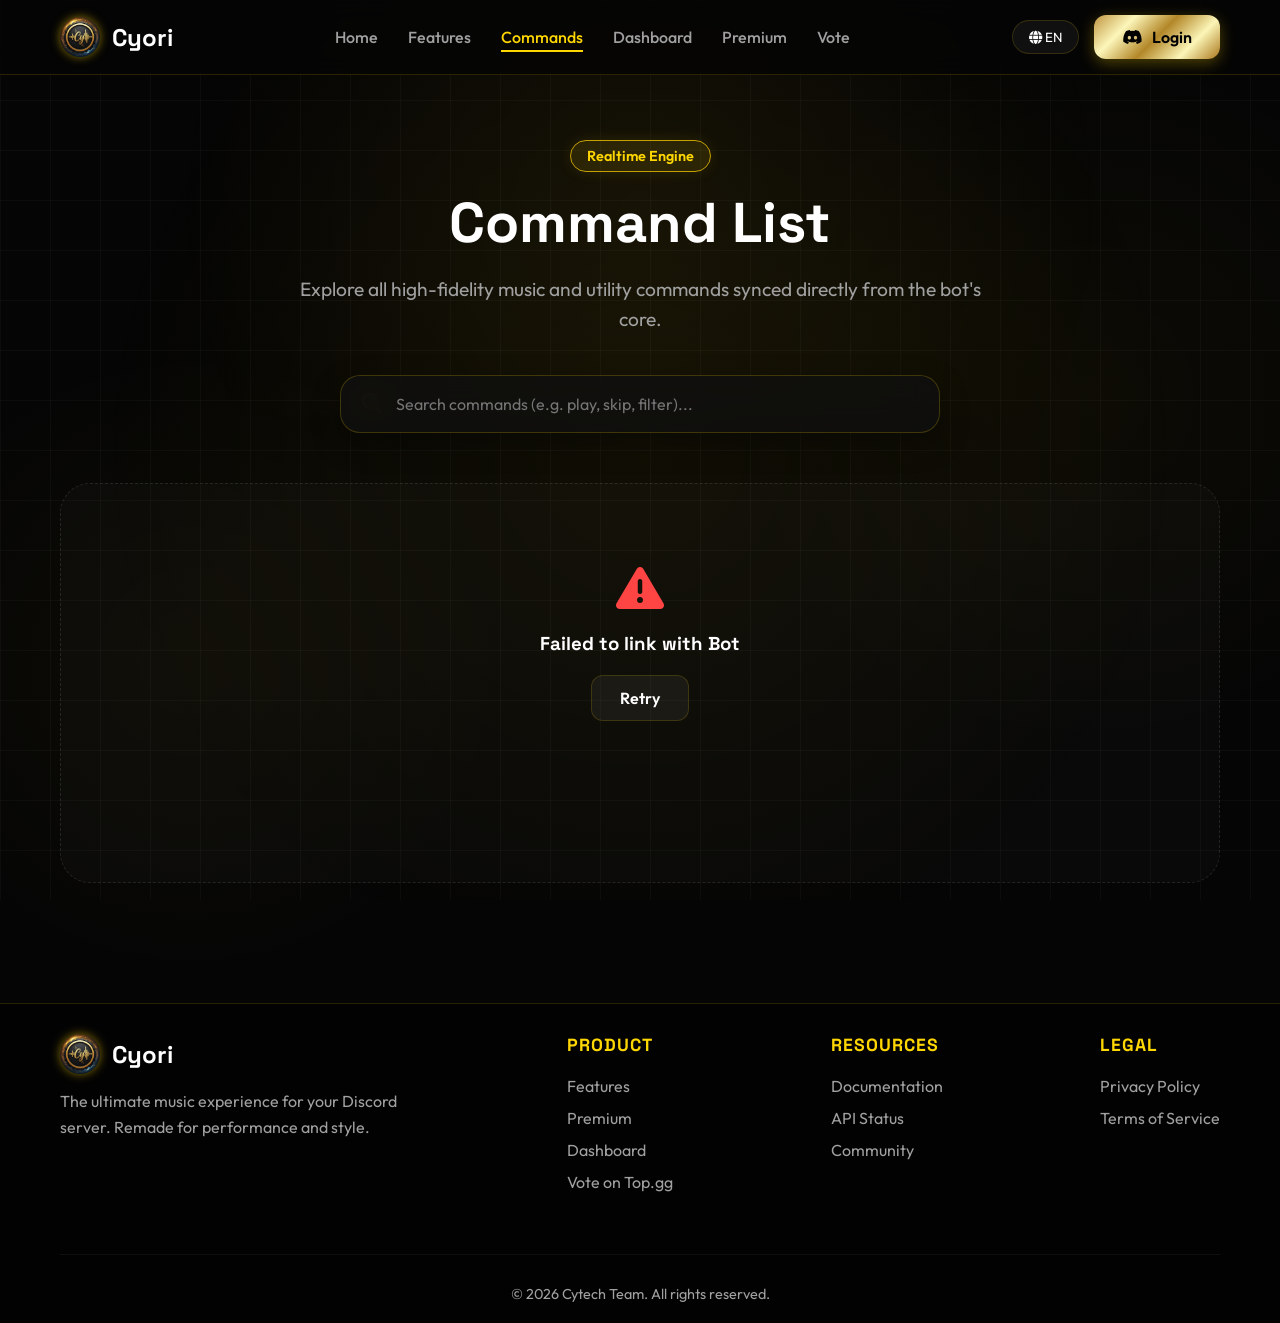
==== web/commands.html @ f5b3db89 "fix: resolve Method Not Allowed error on commands page by adding API fallback" ====
<!DOCTYPE html>
<html lang="en">

<head>
    <meta charset="UTF-8">
    <meta name="viewport" content="width=device-width, initial-scale=1.0">
    <title>Bot Commands | Cyori</title>
    <link rel="icon" href="logo-circle.png" type="image/png">

    <!-- Fonts -->
    <link rel="preconnect" href="https://fonts.googleapis.com">
    <link rel="preconnect" href="https://fonts.gstatic.com" crossorigin>
    <link
        href="https://fonts.googleapis.com/css2?family=Outfit:wght@300;400;500;600;700;800&family=Space+Grotesk:wght@300;400;500;600;700&display=swap"
        rel="stylesheet">
    <link rel="stylesheet" href="https://cdnjs.cloudflare.com/ajax/libs/font-awesome/6.4.0/css/all.min.css">

    <!-- Styles -->
    <link rel="stylesheet" href="style.css">

    <style>
        .page-header {
            padding: 140px 0 80px;
            text-align: center;
            background: radial-gradient(circle at center, rgba(255, 204, 51, 0.05) 0%, transparent 70%);
        }

        .commands-container {
            max-width: 1200px;
            margin: 0 auto;
            padding: 0 20px 100px;
        }

        .commands-search-wrapper {
            max-width: 600px;
            margin: -40px auto 50px;
            position: relative;
            z-index: 10;
        }

        .commands-search-input {
            width: 100%;
            padding: 18px 25px 18px 55px;
            background: rgba(15, 15, 15, 0.8);
            border: 1px solid rgba(255, 215, 0, 0.2);
            border-radius: 20px;
            color: #fff;
            font-size: 1rem;
            backdrop-filter: blur(15px);
            transition: all 0.3s ease;
            box-shadow: 0 10px 30px rgba(0, 0, 0, 0.3);
        }

        .commands-search-input:focus {
            outline: none;
            border-color: var(--gold-primary);
            box-shadow: 0 0 25px rgba(255, 204, 51, 0.2);
            background: rgba(20, 20, 20, 0.9);
        }

        .commands-search-icon {
            position: absolute;
            left: 22px;
            top: 50%;
            transform: translateY(-50%);
            color: var(--gold-primary);
            opacity: 0.6;
            font-size: 1.2rem;
        }

        .payload-badge {
            background: var(--gold-metallic);
            color: #000;
            font-size: 0.65rem;
            padding: 3px 10px;
            border-radius: 6px;
            font-weight: 800;
            text-transform: uppercase;
            box-shadow: 0 2px 10px rgba(255, 215, 0, 0.2);
        }

        .option-tag {
            font-size: 0.75rem;
            background: rgba(255, 255, 255, 0.03);
            padding: 5px 12px;
            border-radius: 10px;
            border: 1px solid rgba(255, 255, 255, 0.08);
            color: rgba(255, 255, 255, 0.8);
            transition: 0.2s;
        }

        .option-tag:hover {
            background: rgba(255, 255, 255, 0.08);
            border-color: rgba(255, 255, 255, 0.2);
        }

        .option-tag.required {
            border-color: rgba(255, 68, 68, 0.3);
            color: #ff8888;
        }

        .required-star {
            color: #ff4444;
            margin-left: 3px;
            font-weight: bold;
        }

        .cmd-card {
            display: flex;
            flex-direction: column;
            min-height: 200px;
            border: 1px solid rgba(255, 255, 255, 0.03);
            transition: transform 0.3s cubic-bezier(0.175, 0.885, 0.32, 1.275), border-color 0.3s, box-shadow 0.3s;
        }

        .cmd-card:hover {
            transform: translateY(-8px) scale(1.02);
            border-color: rgba(255, 215, 0, 0.3);
            box-shadow: 0 15px 40px rgba(0, 0, 0, 0.4), 0 0 20px rgba(255, 215, 0, 0.05);
        }

        .cmd-name {
            color: var(--gold-primary);
            font-size: 1.2rem;
            font-weight: 800;
            font-family: 'Space Grotesk', sans-serif;
        }

        .empty-state {
            grid-column: 1/-1;
            text-align: center;
            padding: 80px 20px;
            background: rgba(255, 255, 255, 0.02);
            border-radius: 30px;
            border: 1px dashed rgba(255, 255, 255, 0.1);
        }
    </style>
</head>

<body class="dark-theme">
    <!-- Background Elements -->
    <div class="bg-gradient"></div>
    <div class="mesh-grid"></div>

    <!-- Header -->
    <header id="header">
        <div class="container">
            <a href="index.html" class="brand">
                <img src="logo-circle.png" alt="Cyori" class="brand-logo">
                <span class="brand-name">Cyori</span>
            </a>

            <nav>
                <ul class="nav-links">
                    <li><a href="index.html#hero" class="nav-link lang-text" data-en="Home" data-th="หน้าแรก">Home</a>
                    </li>
                    <li><a href="index.html#features" class="nav-link lang-text" data-en="Features"
                            data-th="ฟีเจอร์">Features</a></li>
                    <li><a href="commands.html" class="nav-link active lang-text" data-en="Commands"
                            data-th="คำสั่ง">Commands</a></li>
                    <li><a href="dashboard.html" class="nav-link lang-text" data-en="Dashboard"
                            data-th="แผงควบคุม">Dashboard</a></li>
                    <li><a href="premium.html" class="nav-link lang-text" data-en="Premium"
                            data-th="พรีเมียม">Premium</a></li>
                    <li><a href="https://top.gg/bot/1469606905948405833/vote" target="_blank" class="nav-link lang-text"
                            data-en="Vote" data-th="โหวต">Vote</a></li>

                    <li class="mobile-only-action">
                        <div class="mobile-menu-divider"></div>
                        <button onclick="toggleLanguage()" class="btn-glass mobile-nav-btn">
                            <i class="fas fa-globe"></i>
                            <span class="lang-text" data-en="Switch to Thai"
                                data-th="เปลี่ยนเป็นภาษาอังกฤษ">Language</span>
                        </button>
                    </li>
                    <li class="mobile-only-action">
                        <a href="#" class="btn btn-primary login-btn" onclick="login()"
                            style="width: 100%; margin-top: 10px;">
                            <i class="fab fa-discord"></i>
                            <span class="lang-text" data-en="Login" data-th="เข้าสู่ระบบ">Login</span>
                        </a>
                    </li>
                </ul>
            </nav>

            <div class="header-actions">
                <div class="lang-switch">
                    <button id="lang-btn" onclick="toggleLanguage()" class="btn-glass"
                        style="padding: 8px 16px; border-radius: 20px;">
                        <i class="fas fa-globe"></i> <span id="curr-lang">EN</span>
                    </button>
                </div>

                <a href="#" class="btn btn-primary login-btn" onclick="login()">
                    <i class="fab fa-discord"></i>
                    <span class="lang-text" data-en="Login" data-th="เข้าสู่ระบบ">Login</span>
                </a>

                <div class="hamburger mobile-toggle" onclick="toggleMenu()">
                    <i class="fas fa-bars"></i>
                </div>
            </div>
        </div>
    </header>

    <div class="page-header">
        <div class="container">
            <span class="hero-badge lang-text" data-en="Realtime Engine" data-th="ซิงค์ข้อมูลจริง">Realtime
                Engine</span>
            <h1 class="hero-title lang-text" data-en="Command List" data-th="คำสั่งบอท"
                style="font-size: 3.5rem; margin-bottom: 20px; font-family: 'Space Grotesk', sans-serif;">Command List
            </h1>
            <p class="hero-desc lang-text"
                data-en="Explore all high-fidelity music and utility commands synced directly from the bot's core."
                data-th="สำรวจคำสั่งเพลงและยูทิลิตี้ทั้งหมด ซิงค์โดยตรงจากระบบหลักของบอท"
                style="max-width: 700px; margin: 0 auto; color: var(--text-muted);">
                Explore all high-fidelity music and utility commands synced directly from the bot's core.
            </p>
        </div>
    </div>

    <div class="commands-container">
        <div class="commands-search-wrapper">
            <i class="fas fa-search commands-search-icon"></i>
            <input type="text" id="command-search" class="commands-search-input"
                placeholder="Search commands (e.g. play, skip, filter)..." oninput="filterCommands()">
        </div>

        <div id="payload-grid" class="grid-3" style="min-height: 400px;">
            <div style="grid-column: 1/-1; text-align: center; padding: 120px;">
                <i class="fas fa-circle-notch fa-spin fa-3x"
                    style="color: var(--gold-primary); margin-bottom: 20px;"></i>
                <p class="lang-text" data-en="Synchronizing with Bot..." data-th="กำลังเชื่อมต่อกับระบบบอท...">
                    Synchronizing with Bot...</p>
            </div>
        </div>
    </div>

    <!-- Footer -->
    <footer>
        <div class="container">
            <div class="footer-content">
                <div class="footer-brand">
                    <div class="brand">
                        <img src="logo-circle.png" alt="Cyori" class="brand-logo">
                        <span class="brand-name">Cyori</span>
                    </div>
                    <p class="lang-text"
                        data-en="The ultimate music experience for your Discord server. Remade for performance and style."
                        data-th="ประสบการณ์การฟังเพลงที่ดีที่สุดสำหรับ Discord ของคุณ ออกแบบใหม่เพื่อประสิทธิภาพและสไตล์ที่เหนือกว่า">
                        The ultimate music experience.
                    </p>
                </div>

                <div class="footer-col">
                    <h4 class="lang-text" data-en="Product" data-th="ผลิตภัณฑ์">Product</h4>
                    <ul>
                        <li><a href="index.html#features" class="lang-text" data-en="Features"
                                data-th="ฟีเจอร์">Features</a></li>
                        <li><a href="premium.html" class="lang-text" data-en="Premium" data-th="พรีเมียม">Premium</a>
                        </li>
                        <li><a href="dashboard.html" class="lang-text" data-en="Dashboard"
                                data-th="แดชบอร์ด">Dashboard</a></li>
                        <li><a href="https://top.gg/bot/1469606905948405833/vote" target="_blank" class="lang-text"
                                data-en="Vote on Top.gg" data-th="โหวตบน Top.gg">Vote on Top.gg</a></li>
                    </ul>
                </div>

                <div class="footer-col">
                    <h4 class="lang-text" data-en="Resources" data-th="ทรัพยากร">Resources</h4>
                    <ul>
                        <li><a href="documentation.html" class="lang-text" data-en="Documentation"
                                data-th="คู่มือการใช้">Documentation</a></li>
                        <li><a href="#" class="lang-text" data-en="API Status" data-th="สถานะระบบ">API Status</a></li>
                        <li><a href="https://discord.gg/jcJ2P6Bh2p" class="lang-text" data-en="Community"
                                data-th="ชุมชน">Community</a></li>
                    </ul>
                </div>

                <div class="footer-col">
                    <h4 class="lang-text" data-en="Legal" data-th="กฎหมาย">Legal</h4>
                    <ul>
                        <li><a href="privacy.html" class="lang-text" data-en="Privacy Policy"
                                data-th="นโยบายความเป็นส่วนตัว">Privacy Policy</a></li>
                        <li><a href="terms.html" class="lang-text" data-en="Terms of Service"
                                data-th="ข้อตกลงการใช้บริการ">Terms of Service</a></li>
                    </ul>
                </div>
            </div>

            <div class="copyright lang-text" data-en="© 2026 Cytech Team. All rights reserved."
                data-th="© 2026 Cytech Team สงวนลิขสิทธิ์">
                © 2026 Cytech Team. All rights reserved.
            </div>
        </div>
    </footer>

    <div class="menu-overlay" id="overlay" onclick="toggleMenu()"></div>

    <script src="script.js"></script>
    <script>
        let allCommands = [];

        async function loadCommands() {
            const grid = document.getElementById('payload-grid');

            // Detection Env
            var isLocalEnv = false;
            try { isLocalEnv = IS_LOCAL; } catch (e) {
                isLocalEnv = window.location.hostname === 'localhost' || window.location.hostname === '127.0.0.1';
            }

            try {
                // Determine API Endpoint (Prefer direct /api/commands if local, else use proxy)
                // Note: ?action=commands is only handled by proxy in dashboard_api.py
                const url = isLocalEnv ? "http://localhost:8000/api/commands" : "/api/proxy?action=commands";
                console.log("[Commands] Fetching from:", url);

                const res = await fetch(url).catch(err => {
                    console.warn("[Commands] API fetch failed, falling back to local payload.", err);
                    return fetch("slash_commands_payload.json");
                });

                const data = await res.json();
                console.log("[Commands] Data received:", data);

                // Handle Error Response (Method Not Allowed etc)
                if (data.error || data.status === "error") {
                    console.warn("[Commands] API returned error, falling back to local payload.", data);
                    const localRes = await fetch("slash_commands_payload.json");
                    allCommands = await localRes.json();
                } else if (data.slash_payload && data.slash_payload.length > 0) {
                    allCommands = data.slash_payload;
                } else if (data.commands && data.commands.length > 0) {
                    allCommands = data.commands.map(c => ({
                        name: c.name,
                        description: c.description || "No description",
                        options: c.args ? [{ name: c.args, required: false }] : [],
                        is_legacy: true
                    }));
                } else if (Array.isArray(data)) {
                    allCommands = data;
                }

                renderCommands(allCommands);
                if (typeof updateLanguage === 'function') updateLanguage();

            } catch (e) {
                console.error("[Commands] Critical load error:", e);
                // Last ditch effort
                try {
                    const localRes = await fetch("slash_commands_payload.json");
                    allCommands = await localRes.json();
                    renderCommands(allCommands);
                } catch (err) {
                    grid.innerHTML = `
                        <div class="empty-state">
                            <i class="fas fa-exclamation-triangle fa-3x" style="color: #ff4444; margin-bottom: 20px;"></i>
                            <h3 class="lang-text" data-en="Failed to link with Bot" data-th="ไม่สามารถเชื่อมต่อกับบอทได้">Failed to link with Bot</h3>
                            <button class="btn btn-glass" onclick="loadCommands()" style="margin-top: 20px;">Retry</button>
                        </div>
                    `;
                }
            }
        }

        function renderCommands(cmds) {
            const grid = document.getElementById('payload-grid');
            if (!cmds || cmds.length === 0) {
                grid.innerHTML = `
                    <div class="empty-state">
                        <i class="fas fa-search-minus fa-3x" style="opacity: 0.3; margin-bottom: 20px;"></i>
                        <h3 class="lang-text" data-en="No matching commands" data-th="ไม่พบคำสั่งที่ระบุ">No matching commands</h3>
                    </div>
                `;
                return;
            }

            grid.innerHTML = cmds.map(cmd => `
                <div class="card cmd-card">
                    <div style="display:flex; justify-content:space-between; align-items:center; margin-bottom:15px;">
                        <span class="cmd-name">/${cmd.name}</span>
                        <span class="payload-badge">${cmd.is_legacy ? 'Legacy' : 'Slash'}</span>
                    </div>
                    <p class="cmd-desc" style="font-size: 0.95rem; margin-bottom: 20px; line-height: 1.6; color: rgba(255,255,255,0.7); flex-grow: 1;">${cmd.description || "No description provided."}</p>
                    ${cmd.options && cmd.options.length > 0 ? `
                        <div style="margin-top:auto; padding-top:15px; border-top:1px solid rgba(255,255,255,0.05);">
                            <div style="display:flex; flex-wrap:wrap; gap:8px;">
                                ${cmd.options.map(opt => `
                                    <span class="option-tag ${opt.required ? 'required' : ''}" title="${opt.description || ''}">
                                        ${opt.name}${opt.required ? '<span class="required-star">*</span>' : ''}
                                    </span>
                                `).join('')}
                            </div>
                        </div>
                    ` : ''}
                </div>
            `).join('');
        }

        function filterCommands() {
            const q = document.getElementById('command-search').value.toLowerCase();
            const filtered = allCommands.filter(c =>
                c.name.toLowerCase().includes(q) ||
                (c.description && c.description.toLowerCase().includes(q))
            );
            renderCommands(filtered);
        }

        document.addEventListener('DOMContentLoaded', loadCommands);
    </script>
</body>

</html>
---- web/style.css ----
﻿/* =========================================
   CYORI PREMIUM ENGINE - BLACK & GOLD EDITION
   v4.1.0 - The Ultimate Luxury Experience (Mobile Fixing)
   ========================================= */

:root {
    /* --- CORE PALETTE --- */
    --gold-primary: #FFD700;
    --gold-dim: #C5A001;
    --gold-light: #FFE55C;
    --gold-metallic: linear-gradient(135deg, #BF953F, #FCF6BA, #B38728, #FBF5B7, #AA771C);

    --bg-deep: #050505;
    --bg-canva: #0a0a0a;
    --bg-card: rgba(18, 18, 18, 0.85);

    --text-main: #FFFFFF;
    --text-muted: #A0A0A0;
    --text-gold: #FFD700;

    /* --- GLASSMORPHISM --- */
    --glass-bg: rgba(20, 20, 20, 0.65);
    --glass-border: rgba(255, 215, 0, 0.15);
    --glass-shine: rgba(255, 255, 255, 0.05);
    --gold-primary-faded: rgba(255, 215, 0, 0.3);
    --button-primary: var(--gold-metallic);

    /* --- ANIMATIONS --- */
    --ease-elastic: cubic-bezier(0.68, -0.55, 0.265, 1.55);
    --ease-smooth: cubic-bezier(0.4, 0, 0.2, 1);
}

/* Custom Dashboard Enhancements */
.search-box-wrapper {
    transition: all 0.3s var(--ease-smooth);
}

.search-box-wrapper:focus-within {
    border-color: var(--gold-primary) !important;
    box-shadow: 0 8px 30px rgba(255, 215, 0, 0.15) !important;
    transform: translateY(-2px);
}

#btn-random-bar i,
.btn-gold i {
    transition: transform 0.5s var(--ease-elastic);
}

#btn-random-bar:hover i,
.btn-gold:hover i {
    transform: rotate(180deg) scale(1.2);
}

/* --- RESET & BASE --- */
* {
    margin: 0;
    padding: 0;
    box-sizing: border-box;
    font-family: 'Outfit', sans-serif;
    scroll-behavior: smooth;
    -webkit-tap-highlight-color: transparent;
}

body {
    background-color: var(--bg-deep);
    color: var(--text-main);
    overflow-x: hidden;
    background-image:
        radial-gradient(circle at 15% 50%, rgba(255, 215, 0, 0.03) 0%, transparent 25%),
        radial-gradient(circle at 85% 30%, rgba(255, 215, 0, 0.03) 0%, transparent 25%);
}

/* --- SCROLLBAR --- */
::-webkit-scrollbar {
    width: 8px;
}

::-webkit-scrollbar-track {
    background: var(--bg-deep);
}

::-webkit-scrollbar-thumb {
    background: var(--gold-dim);
    border-radius: 4px;
}

::-webkit-scrollbar-thumb:hover {
    background: var(--gold-primary);
}

/* --- TYPOGRAPHY --- */
h1,
h2,
h3,
h4,
h5,
h6 {
    font-family: 'Space Grotesk', sans-serif;
    color: var(--text-main);
}

.text-gradient {
    background: var(--gold-metallic);
    -webkit-background-clip: text;
    background-clip: text;
    color: transparent;
    font-weight: 800;
}

/* --- COMPONENTS: BUTTONS --- */
.btn {
    display: inline-flex;
    align-items: center;
    justify-content: center;
    gap: 10px;
    padding: 12px 28px;
    border-radius: 12px;
    font-weight: 600;
    text-decoration: none;
    transition: all 0.3s var(--ease-smooth);
    cursor: pointer;
    border: 1px solid transparent;
    font-size: 1rem;
    position: relative;
    overflow: hidden;
}

/* Primary Gold Button */
.btn-primary {
    background: var(--gold-metallic);
    color: #000;
    border: none;
    box-shadow: 0 4px 15px rgba(255, 215, 0, 0.3);
}

.btn-primary:hover {
    transform: translateY(-2px);
    box-shadow: 0 8px 25px rgba(255, 215, 0, 0.5);
}

.btn-primary::after {
    content: '';
    position: absolute;
    top: 0;
    left: -100%;
    width: 100%;
    height: 100%;
    background: linear-gradient(90deg, transparent, rgba(255, 255, 255, 0.4), transparent);
    transition: 0.5s;
}

.btn-primary:hover::after {
    left: 100%;
}

/* Glass/Secondary Button */
.btn-glass {
    background: rgba(255, 255, 255, 0.05);
    border: 1px solid var(--glass-border);
    color: var(--text-main);
}

.btn-glass:hover {
    background: rgba(255, 215, 0, 0.1);
    border-color: var(--gold-primary);
    color: var(--gold-primary);
}

.btn-gold {
    background: var(--gold-metallic);
    color: #000;
    border: none;
    box-shadow: 0 4px 15px rgba(255, 215, 0, 0.2);
}

.btn-gold:hover {
    transform: translateY(-2px) scale(1.05);
    box-shadow: 0 6px 20px rgba(255, 215, 0, 0.4);
}

/* --- COMPONENTS: CONTAINERS --- */
.container {
    max-width: 1200px;
    margin: 0 auto;
    padding: 0 20px;
}

.card {
    background: var(--bg-card);
    border: 1px solid var(--glass-border);
    border-radius: 16px;
    padding: 24px;
    transition: all 0.3s var(--ease-smooth);
    position: relative;
    backdrop-filter: blur(10px);
}

.card:hover {
    transform: translateY(-5px);
    border-color: var(--gold-dim);
    box-shadow: 0 10px 30px rgba(0, 0, 0, 0.5);
}

/* --- HEADER / NAV --- */
header {
    position: fixed;
    top: 0;
    left: 0;
    right: 0;
    background: rgba(5, 5, 5, 0.85);
    backdrop-filter: blur(12px);
    border-bottom: 1px solid var(--glass-border);
    z-index: 4000;
    /* High z-index to stay on top of overlay (3000) */
    padding: 15px 0;
}

header .container {
    display: flex;
    justify-content: space-between;
    align-items: center;
}

.brand {
    display: flex;
    align-items: center;
    gap: 12px;
    text-decoration: none;
}

.brand-logo {
    width: 40px;
    height: 40px;
    filter: drop-shadow(0 0 5px rgba(255, 215, 0, 0.5));
}

.brand-name {
    font-size: 1.5rem;
    font-weight: 700;
    color: var(--text-main);
    font-family: 'Space Grotesk', sans-serif;
}

.nav-links {
    display: flex;
    gap: 30px;
    list-style: none;
}

.nav-link {
    color: var(--text-muted);
    text-decoration: none;
    font-weight: 500;
    transition: 0.3s;
    position: relative;
}

.nav-link:hover,
.nav-link.active {
    color: var(--gold-primary);
}

.nav-link::after {
    content: '';
    position: absolute;
    bottom: -5px;
    left: 0;
    width: 0;
    height: 2px;
    background: var(--gold-primary);
    transition: 0.3s;
}

.nav-link:hover::after,
.nav-link.active::after {
    width: 100%;
}

.header-actions {
    display: flex;
    align-items: center;
    gap: 15px;
}

/* --- HERO SECTION --- */
.hero {
    padding-top: 150px;
    padding-bottom: 100px;
    text-align: center;
    position: relative;
}

.hero-badge {
    display: inline-block;
    padding: 6px 16px;
    background: rgba(255, 215, 0, 0.1);
    border: 1px solid var(--gold-dim);
    border-radius: 50px;
    color: var(--gold-primary);
    font-size: 0.9rem;
    font-weight: 600;
    margin-bottom: 20px;
    box-shadow: 0 0 15px rgba(255, 215, 0, 0.1);
}

.hero-title {
    font-size: 4.5rem;
    line-height: 1.1;
    margin-bottom: 25px;
    font-weight: 800;
}

.hero-desc {
    font-size: 1.2rem;
    color: var(--text-muted);
    max-width: 700px;
    margin: 0 auto 40px;
    line-height: 1.6;
}

.hero-cta {
    display: flex;
    justify-content: center;
    gap: 20px;
    margin-bottom: 60px;
    flex-wrap: wrap;
    /* Allow wrapping on mobile */
}

@media (max-width: 600px) {
    .hero-cta {
        flex-direction: column;
        align-items: center;
        gap: 12px;
    }

    .hero-cta .btn {
        width: 100%;
        max-width: 100%;
    }

    .stats-container {
        gap: 20px !important;
    }

    .stat-box {
        min-width: 140px !important;
        padding: 15px !important;
    }
}

.vote-btn-hero {
    position: relative;
    border-color: rgba(255, 215, 0, 0.3);
}

.vote-btn-hero::before {
    content: '';
    position: absolute;
    inset: -2px;
    border-radius: inherit;
    border: 1px solid var(--gold-primary);
    opacity: 0;
    animation: btn-pulse 2s infinite;
}

@keyframes btn-pulse {
    0% {
        transform: scale(1);
        opacity: 0.5;
    }

    70% {
        transform: scale(1.05, 1.2);
        opacity: 0;
    }

    100% {
        transform: scale(1);
        opacity: 0;
    }
}

/* --- STATS COUNTERS --- */
.stats-container {
    display: flex;
    justify-content: center;
    gap: 50px;
    flex-wrap: wrap;
    margin-top: 40px;
}

.stat-box {
    display: flex;
    flex-direction: column;
    justify-content: center;
    align-items: center;
    text-align: center;
    background: rgba(255, 255, 255, 0.03);
    padding: 24px 40px;
    border-radius: 20px;
    border: 1px solid var(--glass-border);
    min-width: 200px;
    backdrop-filter: blur(10px);
    transition: all 0.3s var(--ease-smooth);
}

.stat-box:hover {
    transform: translateY(-5px);
    background: rgba(255, 215, 0, 0.05);
    border-color: var(--gold-primary-faded);
}

.stat-number {
    display: block;
    font-size: 2.8rem;
    font-weight: 800;
    color: var(--gold-primary);
    margin-bottom: 5px;
    font-family: 'Space Grotesk', sans-serif;
}

.stat-label {
    color: var(--text-muted);
    font-size: 0.9rem;
    text-transform: uppercase;
    letter-spacing: 1px;
}

.stat-loading {
    animation: pulse 1.5s infinite;
    opacity: 0.5;
}

@keyframes pulse {
    0% {
        opacity: 0.5;
    }

    50% {
        opacity: 1;
    }

    100% {
        opacity: 0.5;
    }
}

/* --- FEATURES SECTION --- */
.section {
    padding: 100px 0;
    position: relative;
}

.bg-gradient {
    position: fixed;
    top: 0;
    left: 0;
    width: 100%;
    height: 100%;
    background: radial-gradient(circle at 50% 50%, rgba(255, 215, 0, 0.05), transparent 70%);
    z-index: -1;
    pointer-events: none;
}

.mesh-grid {
    position: fixed;
    top: 0;
    left: 0;
    width: 100%;
    height: 100%;
    background-image: linear-gradient(rgba(255, 255, 255, 0.03) 1px, transparent 1px),
        linear-gradient(90deg, rgba(255, 255, 255, 0.03) 1px, transparent 1px);
    background-size: 50px 50px;
    z-index: -2;
    pointer-events: none;
}

.section-header {
    text-align: center;
    margin-bottom: 60px;
}

.section-title {
    font-size: 3rem;
    margin-bottom: 15px;
}

.features-grid {
    display: grid;
    grid-template-columns: repeat(auto-fit, minmax(300px, 1fr));
    gap: 30px;
}

.card-icon {
    font-size: 2.5rem;
    color: var(--gold-primary);
    margin-bottom: 20px;
    background: rgba(255, 215, 0, 0.1);
    width: 60px;
    height: 60px;
    display: flex;
    align-items: center;
    justify-content: center;
    border-radius: 50%;
}

.card-title {
    font-size: 1.5rem;
    margin-bottom: 15px;
}

.card-text {
    color: var(--text-muted);
    line-height: 1.6;
}

/* --- TABS & COMMANDS --- */
.tabs-container {
    margin-top: 40px;
}

.tabs {
    display: flex;
    justify-content: center;
    gap: 10px;
    margin-bottom: 40px;
    flex-wrap: wrap;
}

.tab-btn {
    background: transparent;
    border: 1px solid var(--glass-border);
    color: var(--text-muted);
    padding: 12px 24px;
    border-radius: 50px;
    cursor: pointer;
    font-size: 1rem;
    transition: 0.3s;
    display: flex;
    align-items: center;
    gap: 8px;
}

.tab-btn.active,
.tab-btn:hover {
    background: var(--gold-primary);
    color: #000;
    border-color: var(--gold-primary);
}

.tab-content {
    display: none;
    animation: fadeIn 0.5s ease;
}

.tab-content.active {
    display: block;
}

@keyframes fadeIn {
    from {
        opacity: 0;
        transform: translateY(10px);
    }

    to {
        opacity: 1;
        transform: translateY(0);
    }
}

.grid-3 {
    display: grid;
    grid-template-columns: repeat(auto-fit, minmax(280px, 1fr));
    gap: 20px;
}

.command-card code {
    display: block;
    background: rgba(0, 0, 0, 0.3);
    padding: 8px 12px;
    border-radius: 6px;
    color: var(--gold-primary);
    font-family: 'Space Mono', monospace;
    font-size: 0.9rem;
    margin-bottom: 10px;
    border: 1px dashed var(--glass-border);
}

/* --- PRICING --- */
.pricing-card {
    border: 1px solid var(--glass-border);
    background: var(--bg-card);
    border-radius: 20px;
    padding: 40px;
    text-align: center;
    position: relative;
    overflow: hidden;
    transition: 0.3s;
}

.pricing-card.featured {
    border-color: var(--gold-primary);
    background: rgba(20, 20, 20, 0.9);
    transform: scale(1.05);
    z-index: 2;
    box-shadow: 0 10px 40px rgba(255, 215, 0, 0.2);
}

@media (max-width: 768px) {
    .pricing-card.featured {
        transform: none !important;
        margin: 10px 0;
    }
}

.pricing-card:hover {
    transform: translateY(-10px);
}

.price {
    font-size: 3rem;
    font-weight: 800;
    color: var(--gold-primary);
    margin: 20px 0;
}

.price span {
    font-size: 1rem;
    color: var(--text-muted);
    font-weight: 400;
}

.features-list {
    list-style: none;
    margin: 30px 0;
    text-align: left;
}

.features-list li {
    margin-bottom: 15px;
    display: flex;
    align-items: center;
    gap: 10px;
    color: var(--text-muted);
}

.features-list li i {
    color: var(--gold-primary);
}

/* --- LOGIN & PROFILE --- */
#login-wall,
#profile-container {
    padding-top: 120px;
    text-align: center;
}

/* --- DASHBOARD SPECIFIC --- */
/* --- PREMIUM RECOMMENDED SECTION --- */
.recommended-section {
    background: rgba(20, 20, 20, 0.4);
    backdrop-filter: blur(10px);
    border: 1px solid var(--glass-border);
    border-radius: 24px;
    padding: 25px;
    margin-bottom: 40px;
    box-shadow: inset 0 0 30px rgba(0, 0, 0, 0.6);
    position: relative;
    overflow: hidden;
}

.recommended-section::before {
    content: '';
    position: absolute;
    top: 0;
    left: 0;
    width: 100%;
    height: 4px;
    background: var(--gold-metallic);
    opacity: 0.5;
}

.recommended-list {
    display: grid;
    grid-template-columns: repeat(4, 1fr);
    gap: 15px;
    margin-top: 20px;
    scrollbar-width: none;
}

.recommended-list::-webkit-scrollbar {
    display: none;
}

@media (max-width: 1200px) {
    .recommended-list {
        grid-template-columns: repeat(3, 1fr);
    }
}

@media (max-width: 768px) {
    .recommended-list {
        grid-template-columns: repeat(2, 1fr);
    }
}

@media (max-width: 480px) {
    .recommended-list {
        grid-template-columns: 1fr;
    }
}

.recommended-card {
    background: rgba(0, 0, 0, 0.4);
    border: 1px solid rgba(255, 255, 255, 0.05);
    border-radius: 16px;
    padding: 10px;
    transition: all 0.4s var(--ease-smooth);
    cursor: pointer;
    position: relative;
    user-select: none;
}

.recommended-card:hover {
    transform: translateY(-8px);
    border-color: var(--gold-primary);
    background: rgba(255, 215, 0, 0.08);
    box-shadow: 0 15px 35px rgba(0, 0, 0, 0.8), 0 0 15px rgba(255, 215, 0, 0.1);
}

.recommended-card .thumbnail-wrapper {
    position: relative;
    border-radius: 12px;
    overflow: hidden;
    aspect-ratio: 16/9;
    background: #050505;
}

.recommended-card img {
    width: 100%;
    height: 100%;
    object-fit: cover;
    opacity: 0.85;
    transition: all 0.6s var(--ease-smooth);
}

.recommended-card:hover img {
    transform: scale(1.1);
    opacity: 1;
}

.recommended-card .play-overlay {
    position: absolute;
    top: 50%;
    left: 50%;
    transform: translate(-50%, -50%);
    width: 50px;
    height: 50px;
    background: var(--gold-metallic);
    border-radius: 50%;
    display: flex;
    align-items: center;
    justify-content: center;
    opacity: 0;
    transition: all 0.3s var(--ease-smooth);
    box-shadow: 0 0 20px rgba(255, 215, 0, 0.4);
    z-index: 2;
}

.recommended-card:hover .play-overlay {
    opacity: 1;
    transform: translate(-50%, -50%) scale(1.1);
}

.recommendation-info {
    margin-top: 12px;
    padding: 0 5px;
}

.recommendation-info h4 {
    font-size: 0.9rem;
    margin: 0;
    overflow: hidden;
    text-overflow: ellipsis;
    white-space: nowrap;
    color: var(--text-main);
    font-weight: 600;
}

.recommendation-info p {
    font-size: 0.75rem;
    color: var(--gold-dim);
    margin: 4px 0 0 0;
    opacity: 0.8;
}

/* Skeleton Loading Pulse */
.skeleton-card {
    min-width: 100%;
    aspect-ratio: 16/9;
    background: rgba(255, 255, 255, 0.03);
    border-radius: 12px;
    position: relative;
    overflow: hidden;
    animation: skeleton-pulse 1.8s infinite var(--ease-smooth);
}

@keyframes skeleton-pulse {
    0% {
        opacity: 0.5;
        background: rgba(255, 255, 255, 0.03);
    }

    50% {
        opacity: 1;
        background: rgba(255, 215, 0, 0.05);
    }

    100% {
        opacity: 0.5;
        background: rgba(255, 255, 255, 0.03);
    }
}

.btn-refresh-mini {
    background: rgba(255, 215, 0, 0.1);
    border: 1px solid var(--gold-primary-faded);
    color: var(--gold-primary);
    padding: 6px 14px;
    border-radius: 50px;
    font-size: 0.8rem;
    font-weight: 600;
    cursor: pointer;
    transition: 0.3s;
    display: flex;
    align-items: center;
    gap: 8px;
}

.btn-refresh-mini:hover {
    background: var(--gold-primary);
    color: #000;
    transform: translateY(-2px);
}

.dashboard-grid {
    display: grid;
    grid-template-columns: 280px 1fr;
    gap: 30px;
    margin-top: 40px;
    align-items: start;
}

@media (max-width: 1024px) {
    .dashboard-grid {
        grid-template-columns: 1fr;
    }

    .sidebar {
        position: static;
        width: 100%;
        margin-bottom: 30px;
    }
}

.sidebar {
    background: var(--bg-card);
    border: 1px solid var(--glass-border);
    border-radius: 20px;
    padding: 20px;
    height: fit-content;
}

.sidebar-menu {
    list-style: none;
}

.sidebar-btn {
    display: flex;
    align-items: center;
    gap: 15px;
    padding: 15px 20px;
    color: var(--text-muted);
    text-decoration: none;
    border-radius: 12px;
    transition: 0.2s;
    margin-bottom: 5px;
}

.sidebar-btn:hover,
.sidebar-btn.active {
    background: rgba(255, 215, 0, 0.1);
    color: var(--gold-primary);
}

.player-main {
    background: var(--bg-card);
    border: 1px solid var(--glass-border);
    border-radius: 24px;
    padding: 40px;
    display: flex;
    flex-direction: column;
    gap: 25px;
    min-width: 0;
    /* Fix grid overflow */
    overflow: hidden;
}

.now-playing-panel {
    max-width: 800px;
    margin: 0 auto;
    width: 100%;
    text-align: center;
}

.now-playing-art {
    width: 100%;
    aspect-ratio: 16/9;
    border-radius: 16px;
    object-fit: cover;
    box-shadow: 0 10px 30px rgba(0, 0, 0, 0.5);
    border: 1px solid var(--glass-border);
}

.track-info h2 {
    font-size: 1.8rem;
    margin-bottom: 5px;
}

.track-info p {
    color: var(--gold-dim);
}

.progress-container {
    width: 100%;
}

.progress-bar {
    width: 100%;
    height: 6px;
    background: rgba(255, 255, 255, 0.1);
    border-radius: 3px;
    position: relative;
    cursor: pointer;
}

.progress-fill {
    height: 100%;
    background: var(--gold-primary);
    border-radius: 3px;
    width: 0%;
    position: relative;
}

.progress-fill::after {
    content: '';
    position: absolute;
    right: -4px;
    top: -3px;
    width: 12px;
    height: 12px;
    background: #fff;
    border-radius: 50%;
    box-shadow: 0 0 10px rgba(255, 215, 0, 0.5);
}

.controls {
    display: flex;
    justify-content: center;
    gap: 20px;
    align-items: center;
}

.control-btn {
    background: transparent;
    border: 1px solid var(--glass-border);
    color: var(--text-main);
    width: 50px;
    height: 50px;
    border-radius: 50%;
    cursor: pointer;
    font-size: 1.2rem;
    transition: 0.2s;
    display: flex;
    align-items: center;
    justify-content: center;
}

.control-btn:hover {
    border-color: var(--gold-primary);
    color: var(--gold-primary);
    background: rgba(255, 215, 0, 0.05);
}

.control-btn.play-btn {
    width: 70px;
    height: 70px;
    font-size: 1.8rem;
    background: var(--gold-metallic);
    color: #000;
    border: none;
    box-shadow: 0 0 20px rgba(255, 215, 0, 0.3);
}

.control-btn.play-btn:hover {
    transform: scale(1.1);
    box-shadow: 0 0 30px rgba(255, 215, 0, 0.5);
}

/* Utility Classes */
.loader {
    border: 4px solid rgba(255, 255, 255, 0.1);
    border-top: 4px solid var(--gold-primary);
    border-radius: 50%;
    width: 40px;
    height: 40px;
    animation: spin 1s linear infinite;
    margin: 20px auto;
}

.btn-loading {
    pointer-events: none;
    position: relative;
    color: transparent !important;
}

.btn-loading::after {
    content: '';
    position: absolute;
    top: 50%;
    left: 50%;
    transform: translate(-50%, -50%);
    width: 20px;
    height: 20px;
    border: 3px solid rgba(255, 255, 255, 0.3);
    border-top: 3px solid #fff;
    border-radius: 50%;
    animation: spin 1s linear infinite;
}

.btn-success {
    background: #00C851 !important;
    border-color: #00C851 !important;
    color: #fff !important;
    box-shadow: 0 0 15px rgba(0, 200, 81, 0.4);
}

.btn-error {
    background: #FF4444 !important;
    border-color: #FF4444 !important;
    color: #fff !important;
    box-shadow: 0 0 15px rgba(255, 68, 68, 0.4);
}

.no-servers-msg {
    text-align: center;
    padding: 40px;
    background: rgba(255, 255, 255, 0.05);
    border-radius: 12px;
    color: var(--text-muted);
    font-size: 1.1rem;
    border: 1px dashed var(--glass-border);
}

@keyframes spin {
    0% {
        transform: translate(-50%, -50%) rotate(0deg);
    }

    100% {
        transform: translate(-50%, -50%) rotate(360deg);
    }
}


/* --- SETTINGS & TOGGLES --- */
.switch {
    position: relative;
    display: inline-block;
    width: 50px;
    height: 28px;
}

.switch input {
    opacity: 0;
    width: 0;
    height: 0;
}

.slider {
    position: absolute;
    cursor: pointer;
    top: 0;
    left: 0;
    right: 0;
    bottom: 0;
    background-color: rgba(255, 255, 255, 0.1);
    -webkit-transition: .4s;
    transition: .4s;
    border-radius: 34px;
}

.slider:before {
    position: absolute;
    content: '';
    height: 20px;
    width: 20px;
    left: 4px;
    top: 4px;
    background-color: white;
    -webkit-transition: .4s;
    transition: .4s;
    border-radius: 50%;
    box-shadow: 0 2px 5px rgba(0, 0, 0, 0.2);
}

input:checked+.slider {
    background-color: var(--gold-primary);
}

input:focus+.slider {
    box-shadow: 0 0 1px var(--gold-primary);
}

input:checked+.slider:before {
    -webkit-transform: translateX(22px);
    -ms-transform: translateX(22px);
    transform: translateX(22px);
}

/* Premium Form Elements */
select {
    appearance: none;
    -webkit-appearance: none;
    background-image: url("data:image/svg+xml,%3Csvg xmlns='http://www.w3.org/2000/svg' width='24' height='24' viewBox='0 0 24 24' fill='none' stroke='%23ffcc33' stroke-width='2' stroke-linecap='round' stroke-linejoin='round'%3E%3Cpolyline points='6 9 12 15 18 9'%3E%3C/polyline%3E%3C/svg%3E");
    background-repeat: no-repeat;
    background-position: right 15px center;
    background-size: 18px;
    padding-right: 45px !important;
}

select option {
    background: #111;
    color: #fff;
    padding: 10px;
}

.form-group input[type="text"]:focus,
.form-group select:focus {
    border-color: var(--gold-primary);
    background: rgba(255, 215, 0, 0.05);
    box-shadow: 0 0 15px rgba(255, 215, 0, 0.1);
    outline: none;
}

/* Settings Grid */
.server-grid {
    display: grid;
    grid-template-columns: repeat(auto-fill, minmax(220px, 1fr));
    gap: 20px;
    margin-top: 30px;
}

.server-card {
    background: var(--bg-card);
    border: 1px solid var(--glass-border);
    border-radius: 16px;
    padding: 25px;
    text-align: center;
    cursor: pointer;
    transition: 0.3s;
    display: flex;
    flex-direction: column;
    align-items: center;
    justify-content: center;
}

.server-card:hover {
    border-color: var(--gold-primary);
    transform: translateY(-5px);
    box-shadow: 0 5px 20px rgba(0, 0, 0, 0.5);
}

.server-icon {
    width: 80px;
    height: 80px;
    border-radius: 50%;
    margin-bottom: 15px;
    object-fit: cover;
    border: 2px solid var(--glass-border);
}

.settings-grid {
    display: grid;
    grid-template-columns: repeat(auto-fit, minmax(300px, 1fr));
    gap: 30px;
    margin-top: 30px;
    margin-bottom: 100px;
}

.settings-card {
    background: var(--bg-card);
    border: 1px solid var(--glass-border);
    border-radius: 20px;
    padding: 30px;
    height: 100%;
}

.settings-card h3 {
    margin-bottom: 25px;
    display: flex;
    align-items: center;
    gap: 10px;
    color: var(--gold-primary);
    border-bottom: 1px solid rgba(255, 255, 255, 0.05);
    padding-bottom: 15px;
}

.form-group {
    margin-bottom: 20px;
}

.form-control {
    width: 100%;
    background: rgba(0, 0, 0, 0.3);
    border: 1px solid var(--glass-border);
    border-radius: 8px;
    padding: 12px;
    color: var(--text-main);
    font-size: 1rem;
    margin-top: 8px;
}

.form-control:focus {
    border-color: var(--gold-primary);
    outline: none;
}

.toggle-group {
    display: flex;
    justify-content: space-between;
    align-items: center;
    margin-bottom: 15px;
    padding: 10px 0;
    border-bottom: 1px solid rgba(255, 255, 255, 0.03);
}

.save-bar {
    position: fixed;
    bottom: 40px;
    left: 50%;
    transform: translateX(-50%);
    background: rgba(20, 20, 20, 0.8);
    backdrop-filter: blur(15px);
    border: 1px solid var(--gold-primary);
    padding: 12px 40px;
    border-radius: 50px;
    display: flex;
    align-items: center;
    gap: 15px;
    z-index: 2100;
    /* Above everything */
    box-shadow: 0 10px 40px rgba(0, 0, 0, 0.8), 0 0 20px rgba(255, 215, 0, 0.1);
    transition: all 0.4s cubic-bezier(0.175, 0.885, 0.32, 1.275);
    width: auto !important;
    /* Force auto width */
    color: var(--gold-primary);
    font-weight: 700;
}

.save-bar:hover {
    transform: translateX(-50%) translateY(-5px);
    box-shadow: 0 15px 50px rgba(0, 0, 0, 0.9), 0 0 30px rgba(255, 215, 0, 0.2);
    background: var(--gold-primary);
    color: #000;
}

.save-bar i {
    font-size: 1.2rem;
}

/* Loader Enhancements */
.loader {
    width: 60px;
    height: 60px;
    border: 4px solid rgba(255, 215, 0, 0.1);
    border-top: 4px solid var(--gold-primary);
    border-radius: 50%;
    animation: spin 1s cubic-bezier(0.5, 0.1, 0.5, 0.9) infinite;
    margin: 0 auto 20px;
    filter: drop-shadow(0 0 10px rgba(255, 215, 0, 0.3));
}

@keyframes spin {
    0% {
        transform: rotate(0deg);
    }

    100% {
        transform: rotate(360deg);
    }
}

.btn-back {
    background: transparent;
    border: none;
    color: var(--text-muted);
    font-size: 1rem;
    cursor: pointer;
    display: flex;
    align-items: center;
    gap: 10px;
    margin-bottom: 20px;
    transition: 0.2s;
}

.btn-back:hover {
    color: var(--gold-primary);
}

/* --- FOOTER --- */
footer {
    background: rgba(0, 0, 0, 0.5);
    border-top: 1px solid var(--glass-border);
    padding: 30px 0 20px;
    /* Reduced from 80px 0 40px */
    margin-top: 20px;
    /* Reduced from 50px */
}

.footer-content {
    display: flex;
    justify-content: space-between;
    flex-wrap: wrap;
    gap: 40px;
    margin-bottom: 50px;
}

.footer-brand {
    max-width: 350px;
}

.footer-brand p {
    color: var(--text-muted);
    margin-top: 15px;
    line-height: 1.6;
}

.footer-col h4 {
    color: var(--gold-primary);
    margin-bottom: 20px;
    font-size: 1.1rem;
    text-transform: uppercase;
    letter-spacing: 1px;
}

.footer-col ul {
    list-style: none;
    /* Fix bullet points */
}

.footer-col ul li {
    margin-bottom: 12px;
}

.footer-col ul li a {
    color: var(--text-muted);
    text-decoration: none;
    transition: 0.2s;
}

.footer-col ul li a:hover {
    color: var(--gold-primary);
    padding-left: 5px;
}

.copyright {
    text-align: center;
    border-top: 1px solid rgba(255, 255, 255, 0.05);
    padding-top: 30px;
    color: var(--text-muted);
    font-size: 0.9rem;
}

/* --- CUSTOM SLIDER (Volume & Progress) --- */
input[type=range] {
    -webkit-appearance: none;
    appearance: none;
    width: 100%;
    background: transparent;
    cursor: pointer;
}

input[type=range]:focus {
    outline: none;
}

input[type=range]::-webkit-slider-thumb {
    -webkit-appearance: none;
    border: 1px solid var(--gold-primary);
    height: 14px;
    /* Reduced size */
    width: 14px;
    border-radius: 50%;
    background: var(--gold-primary);
    cursor: pointer;
    margin-top: -5px;
    /* Adjust to center on track */
    box-shadow: 0 0 10px rgba(255, 215, 0, 0.4);
    transition: transform 0.1s;
}

input[type=range]::-webkit-slider-thumb:hover {
    transform: scale(1.2);
    background: #fff;
}

input[type=range]::-webkit-slider-runnable-track {
    width: 100%;
    height: 4px;
    /* Thinner track */
    cursor: pointer;
    background: rgba(255, 255, 255, 0.15);
    border-radius: 2px;
}

/* Firefox Support */
input[type=range]::-moz-range-thumb {
    border: 1px solid var(--gold-primary);
    height: 14px;
    width: 14px;
    border-radius: 50%;
    background: var(--gold-primary);
    cursor: pointer;
    box-shadow: 0 0 10px rgba(255, 215, 0, 0.4);
}

input[type=range]::-moz-range-track {
    width: 100%;
    height: 4px;
    cursor: pointer;
    background: rgba(255, 255, 255, 0.15);
    border-radius: 2px;
}

/* --- CONTENT PAGES (Terms, Privacy) --- */
.content-page {
    padding-top: 140px;
    padding-bottom: 80px;
    max-width: 1000px;
    margin: 0 auto;
    padding-left: 20px;
    padding-right: 20px;
}

.content-page h1 {
    font-size: 3.5rem;
    margin-bottom: 10px;
    text-align: center;
    background: var(--gold-metallic);
    -webkit-background-clip: text;
    background-clip: text;
    color: transparent;
    font-weight: 800;
}

.last-updated {
    display: block;
    text-align: center;
    color: var(--text-muted);
    margin-bottom: 50px;
    font-size: 0.9rem;
    letter-spacing: 1px;
}

.feature-card {
    background: var(--bg-card);
    border: 1px solid var(--glass-border);
    border-radius: 20px;
    padding: 30px;
    margin-bottom: 30px;
    backdrop-filter: blur(10px);
    transition: transform 0.3s ease;
    box-shadow: 0 10px 30px rgba(0, 0, 0, 0.2);
}

.feature-card:hover {
    transform: translateY(-5px);
    border-color: var(--gold-primary);
    box-shadow: 0 15px 40px rgba(0, 0, 0, 0.4);
}

.feature-card h2 {
    color: var(--gold-primary);
    margin-bottom: 20px;
    font-size: 1.8rem;
    border-bottom: 1px solid rgba(255, 255, 255, 0.05);
    padding-bottom: 15px;
}

.feature-card p {
    color: var(--text-muted);
    line-height: 1.8;
    margin-bottom: 15px;
    font-size: 1.05rem;
}

.feature-card ul {
    list-style: none;
    padding-left: 10px;
}

.feature-card ul li {
    margin-bottom: 12px;
    color: var(--text-muted);
    position: relative;
    padding-left: 25px;
    line-height: 1.6;
}

.feature-card ul li::before {
    content: '\f00c';
    /* FontAwesome Check */
    font-family: 'Font Awesome 5 Free';
    font-weight: 900;
    color: var(--gold-primary);
    font-size: 0.9rem;
    position: absolute;
    left: 0;
    top: 4px;
}

.feature-card ul.prohibited-list li::before {
    content: '\f00d';
    /* FontAwesome Times (Cross) */
    color: #ff4d4d;
    /* Red color for prohibition */
}

.feature-card strong {
    color: #fff;
    font-weight: 700;
}

/* --- DASHBOARD CONTAINER --- */
.dashboard-container {
    padding-top: 120px;
    max-width: 1400px;
    margin: 0 auto;
    padding-left: 20px;
    padding-right: 20px;
    min-height: 100vh;
}

/* --- RESPONSIVE & MOBILE --- */
.mobile-toggle {
    display: none;
    font-size: 1.5rem;
    color: var(--text-main);
    cursor: pointer;
    z-index: 3000;
    /* Higher than nav-links (2600) to ensure we can close it */
    transition: 0.3s;
}

.mobile-toggle:hover {
    color: var(--gold-primary);
}

/* Default hidden overlay */
.menu-overlay {
    display: none;
    position: fixed;
    top: 0;
    left: 0;
    width: 100%;
    height: 100%;
    background: rgba(0, 0, 0, 0.8);
    z-index: 3000;
    /* Higher than content but lower than header (4000) */
    backdrop-filter: blur(6px);
    transition: 0.3s;
}

.menu-overlay.active {
    display: block;
}

@media (max-width: 968px) {

    /* Fix Dashboard Scale */
    .dashboard-grid {
        display: flex;
        flex-direction: column;
    }

    .sidebar {
        width: 100%;
        margin-bottom: 20px;
    }

    /* Fix Footer Scale */
    .footer-content {
        flex-direction: column;
        gap: 30px;
        text-align: center;
    }

    .footer-brand {
        margin: 0 auto;
    }

    /* --- DASHBOARD MOBILE FIXES --- */
    .player-main {
        padding: 20px !important;
        border-radius: 20px;
    }

    .search-section-top {
        margin-bottom: 20px !important;
    }

    .search-box-wrapper {
        gap: 10px !important;
        padding: 6px 12px !important;
    }

    .search-box-wrapper input {
        font-size: 0.9rem;
    }

    .recommended-section {
        padding: 15px !important;
        margin-bottom: 30px !important;
    }

    .recommended-section h3 {
        font-size: 1.1rem !important;
    }

    .track-info h2 {
        font-size: 1.4rem !important;
    }

    .track-info p {
        font-size: 0.95rem !important;
    }

    .progress-container {
        margin: 20px 0 !important;
    }

    .controls {
        gap: 15px !important;
    }

    .control-btn {
        width: 45px !important;
        height: 45px !important;
        font-size: 1rem !important;
    }

    .control-btn.play-btn {
        width: 65px !important;
        height: 65px !important;
        font-size: 1.5rem !important;
    }

    .controls-secondary {
        flex-wrap: wrap !important;
        gap: 12px !important;
        margin-top: 25px !important;
    }

    .volume-control {
        width: 100%;
        justify-content: center;
        margin-top: 5px;
    }

    .sidebar {
        padding: 15px !important;
    }

    .sidebar-btn {
        padding: 12px 15px !important;
        font-size: 0.9rem !important;
    }

    /* Adjust Header */
    .header-actions {
        gap: 10px;
    }

    /* Hide standard login button on very small screens to prevent overlap */
    @media (max-width: 480px) {
        .header-actions .login-btn .user-name-header {
            display: none;
            /* Only show avatar on mobile */
        }

        .header-actions .login-btn {
            padding: 8px;
            border-radius: 50%;
            min-width: 40px;
            height: 40px;
            display: flex;
            align-items: center;
            justify-content: center;
        }

        .header-actions .login-btn img {
            margin-right: 0 !important;
        }

        /* Ensure Language Switcher is visible on mobile */
        .header-actions .lang-switch {
            display: block;
        }

        .header-actions .lang-switch .btn-glass {
            padding: 8px 12px !important;
            font-size: 0.8rem;
        }

        /* Hide brand name on extra small screens to save space for buttons */
        .brand-name {
            display: none;
        }
    }

    /* Show Toggle Button */
    .mobile-toggle {
        display: block;
    }

    /* Mobile Sidebar Menu */
    .nav-links {
        display: flex;
        position: fixed;
        top: 0;
        right: -320px;
        /* Use pixels for more reliable hide */
        width: 300px;
        height: 100vh;
        background: rgba(5, 5, 5, 0.98);
        flex-direction: column;
        justify-content: flex-start;
        align-items: center;
        gap: 15px;
        padding: 100px 20px 40px;
        transition: right 0.4s cubic-bezier(0.175, 0.885, 0.32, 1.275);
        z-index: 2600;
        /* Above overlay and header */
        box-shadow: -5px 0 30px rgba(0, 0, 0, 0.9);
        border-left: 1px solid var(--glass-border);
        overflow-y: auto;
    }

    .mobile-only-action {
        display: block !important;
        width: 100%;
    }

    .mobile-menu-divider {
        height: 1px;
        background: rgba(255, 215, 0, 0.1);
        margin: 20px 0;
        width: 100%;
    }

    .mobile-nav-btn {
        width: 100%;
        padding: 15px !important;
        font-size: 1rem !important;
        display: flex;
        align-items: center;
        justify-content: center;
        gap: 10px;
    }

    /* Active State */
    .nav-links.active {
        right: 0;
    }

    .nav-links li {
        width: 100%;
        text-align: center;
    }

    .nav-link {
        font-size: 1.2rem;
        display: block;
        padding: 15px 0;
        width: 80%;
        margin: 0 auto;
        border-bottom: 1px solid rgba(255, 255, 255, 0.03);
    }

    .nav-link:hover {
        background: rgba(255, 215, 0, 0.05);
        color: var(--gold-primary);
    }

    /* Overlay */
    /* Handled above with higher visibility logic */

    /* Responsive Content Adjustments */
    .hero-title {
        font-size: 2.2rem;
        /* Shrink to fit screen */
        line-height: 1.2;
    }

    .hero-subtitle {
        font-size: 0.95rem;
    }

    .section-title {
        font-size: 1.8rem;
    }

    .container {
        padding: 0 20px;
    }

    .stats-container {
        flex-direction: column;
        gap: 30px;
    }

    .card {
        margin-bottom: 20px;
    }

    /* Top.gg Box Adjustment */
    .topgg-box {
        background: rgba(255, 255, 255, 0.03) !important;
        border: 1px solid var(--glass-border) !important;
        padding: 20px !important;
        min-width: 200px !important;
        display: flex;
        flex-direction: column;
        justify-content: center;
        align-items: center;
        margin: 10px 0;
    }

    .topgg-box img {
        width: auto !important;
        max-width: 180px !important;
        height: auto;
        display: block;
        transition: transform 0.3s ease;
    }

    .topgg-box:hover img {
        transform: translateY(-5px) scale(1.05);
    }

    /* Login Wall Fix for Mobile */
    #login-wall {
        padding: 80px 20px;
        /* More padding for header */
    }
}

/* Ensure mobile-only actions are hidden on desktop */
.mobile-only-action {
    display: none;
}

/* ========================================
   VOLUME SLIDER STYLING
   ======================================== */

/* Volume Slider - Custom Range Input */
.volume-slider {
    -webkit-appearance: none;
    appearance: none;
    width: 100%;
    height: 6px;
    background: rgba(255, 255, 255, 0.1);
    border-radius: 5px;
    outline: none;
    position: relative;
    cursor: pointer;
    transition: all 0.2s ease;
}

/* .volume-slider:hover removed - Requested: no enlargement */

/* Webkit browsers (Chrome, Safari, Edge) */
.volume-slider::-webkit-slider-thumb {
    -webkit-appearance: none;
    appearance: none;
    width: 18px;
    height: 18px;
    border-radius: 50%;
    background: var(--accent-gold);
    cursor: pointer;
    box-shadow: 0 0 8px rgba(212, 175, 55, 0.5);
    transition: all 0.2s ease;
}

/* .volume-slider::-webkit-slider-thumb:hover/active removed - Requested: no enlargement */

/* Firefox */
.volume-slider::-moz-range-thumb {
    width: 18px;
    height: 18px;
    border-radius: 50%;
    background: var(--accent-gold);
    cursor: pointer;
    box-shadow: 0 0 8px rgba(212, 175, 55, 0.5);
    transition: all 0.2s ease;
    border: none;
}

/* Firefox track */
.volume-slider::-moz-range-track {
    background: rgba(255, 255, 255, 0.1);
    border-radius: 5px;
    height: 6px;
}

/* IE/Edge */
.volume-slider::-ms-thumb {
    width: 18px;
    height: 18px;
    border-radius: 50%;
    background: var(--accent-gold);
    cursor: pointer;
    box-shadow: 0 0 8px rgba(212, 175, 55, 0.5);
    transition: all 0.2s ease;
    border: none;
}

input[type="range"].slider::-ms-track {
    background: rgba(255, 255, 255, 0.1);
    border-radius: 5px;
    height: 6px;
    border: none;
    color: transparent;
}

input[type="range"].slider::-ms-fill-lower {
    background: var(--accent-gold);
    border-radius: 5px;
}

input[type="range"].slider::-ms-fill-upper {
    background: rgba(255, 255, 255, 0.1);
    border-radius: 5px;
}

/* ========================================
   PAYMENT & PLAN CARD STYLING
   ======================================== */

.payment-section {
    max-width: 900px;
    margin: 0 auto;
    padding: 140px 20px 80px;
    text-align: center;
}

.payment-title {
    font-size: 3.5rem;
    margin-bottom: 15px;
    background: var(--gold-metallic);
    -webkit-background-clip: text;
    background-clip: text;
    color: transparent;
    font-weight: 800;
}

.payment-desc {
    color: var(--text-muted);
    font-size: 1.1rem;
    max-width: 600px;
    margin: 0 auto 50px;
    line-height: 1.6;
}

.input-group {
    text-align: left;
    max-width: 500px;
    margin: 0 auto 50px;
}

.input-label {
    display: block;
    margin-bottom: 12px;
    font-weight: 600;
    color: var(--gold-primary);
    font-size: 0.95rem;
    letter-spacing: 0.5px;
}

.user-input-wrapper {
    position: relative;
    display: flex;
    align-items: center;
}

.user-input {
    width: 100%;
    background: rgba(255, 255, 255, 0.03);
    border: 1px solid var(--glass-border);
    padding: 16px 60px 16px 16px;
    /* Extra right padding for avatar */
    border-radius: 12px;
    color: #fff;
    font-size: 1.1rem;
    transition: 0.3s;
}

.user-input-avatar {
    position: absolute;
    right: 12px;
    width: 40px;
    height: 40px;
    border-radius: 50%;
    border: 2px solid var(--gold-primary);
    box-shadow: 0 0 10px rgba(255, 215, 0, 0.3);
    object-fit: cover;
}

.user-input:focus {
    border-color: var(--gold-primary);
    background: rgba(255, 215, 0, 0.05);
    outline: none;
    box-shadow: 0 0 15px rgba(255, 215, 0, 0.1);
}

.plan-grid {
    display: grid;
    grid-template-columns: repeat(4, 1fr);
    gap: 20px;
    margin: 40px 0;
}

.plan-card {
    background: var(--bg-card);
    border: 1px solid var(--glass-border);
    border-radius: 20px;
    padding: 30px 20px;
    cursor: pointer;
    transition: all 0.4s cubic-bezier(0.175, 0.885, 0.32, 1.275);
    display: flex;
    flex-direction: column;
    align-items: center;
    position: relative;
    overflow: hidden;
    backdrop-filter: blur(10px);
}

/* Staggered Effect */
.plan-card:nth-child(even) {
    transform: translateY(15px);
}

.plan-card:hover {
    border-color: var(--gold-primary);
    transform: translateY(-5px) scale(1.02);
    box-shadow: 0 15px 35px rgba(255, 215, 0, 0.15);
    z-index: 10;
}

.plan-card.selected {
    border-color: var(--gold-primary);
    background: rgba(255, 215, 0, 0.08);
    box-shadow: 0 0 30px rgba(255, 215, 0, 0.2);
}

/* Special Lifetime Featured Card */
.plan-card:last-child {
    grid-column: span 4;
    flex-direction: row;
    justify-content: center;
    gap: 40px;
    padding: 25px 40px;
    background: linear-gradient(90deg, rgba(20, 20, 20, 0.9), rgba(40, 40, 40, 0.9)), url('logo-circle.png');
    background-size: cover, 150px;
    background-position: center, right;
    background-repeat: no-repeat;
    margin-top: 30px;
    border: 1px solid var(--glass-border);
    transform: none !important;
}

.plan-card:last-child:hover,
.plan-card:last-child.selected {
    border-color: var(--gold-primary);
}

.plan-card:last-child .plan-icon {
    margin-bottom: 0;
    font-size: 3rem;
    animation: pulse-gold 2s infinite;
}

@keyframes pulse-gold {
    0% {
        filter: drop-shadow(0 0 5px rgba(255, 215, 0, 0.4));
    }

    50% {
        filter: drop-shadow(0 0 20px rgba(255, 215, 0, 0.8));
    }

    100% {
        filter: drop-shadow(0 0 5px rgba(255, 215, 0, 0.4));
    }
}

.plan-card:last-child .plan-info-wrapper {
    text-align: left;
}

/* Responsive Adjustments for Staggered Grid */
@media (max-width: 992px) {
    .plan-grid {
        grid-template-columns: repeat(2, 1fr);
        gap: 25px;
    }

    .plan-card:last-child {
        grid-column: span 2;
    }
}

@media (max-width: 600px) {
    .plan-grid {
        grid-template-columns: 1fr;
    }

    .plan-card:last-child {
        grid-column: span 1;
        flex-direction: column;
        text-align: center;
        padding: 40px 20px;
    }

    .plan-card:last-child .plan-info-wrapper {
        text-align: center;
    }

    .plan-card:nth-child(even) {
        transform: none;
        /* Disable staggering on small mobile */
    }
}

/* Internal Plan Card Components */
.plan-icon {
    font-size: 2rem;
    color: var(--gold-primary);
    margin-bottom: 18px;
    filter: drop-shadow(0 0 10px rgba(255, 215, 0, 0.3));
    transition: 0.3s;
}

.plan-name {
    font-weight: 700;
    margin-bottom: 8px;
    font-size: 1.1rem;
    color: var(--text-main);
}

.plan-price {
    font-size: 1.8rem;
    font-weight: 800;
    color: #fff;
    margin-bottom: 5px;
}

.plan-price span {
    font-size: 0.9rem;
    color: var(--text-muted);
}

.plan-save {
    font-size: 0.8rem;
    color: var(--gold-primary);
    background: rgba(255, 215, 0, 0.1);
    padding: 4px 12px;
    border-radius: 50px;
    font-weight: 600;
}

.checkout-btn {
    width: 100%;
    max-width: 400px;
    padding: 18px;
    font-size: 1.2rem;
    letter-spacing: 1px;
}

.error-msg {
    color: #ff4d4d;
    background: rgba(255, 77, 77, 0.1);
    padding: 12px;
    border-radius: 8px;
    margin-bottom: 25px;
    display: none;
    font-size: 0.95rem;
}

/* --- SETTINGS ENHANCEMENTS --- */

.server-header {
    display: flex;
    justify-content: space-between;
    align-items: center;
    margin-bottom: 40px;
    flex-wrap: wrap;
    gap: 20px;
}

.server-header h2 {
    font-size: 2.5rem;
    margin-bottom: 5px;
    background: var(--gold-metallic);
    -webkit-background-clip: text;
    background-clip: text;
    color: transparent;
}

.search-wrapper {
    position: relative;
    max-width: 350px;
    width: 100%;
}

.search-wrapper i {
    position: absolute;
    left: 15px;
    top: 50%;
    transform: translateY(-50%);
    color: var(--text-muted);
}

.search-wrapper input {
    width: 100%;
    background: rgba(255, 255, 255, 0.03);
    border: 1px solid var(--glass-border);
    padding: 12px 12px 12px 45px;
    border-radius: 50px;
    color: #fff;
    transition: 0.3s;
}

.search-wrapper input:focus {
    border-color: var(--gold-primary);
    background: rgba(255, 215, 0, 0.05);
    outline: none;
}

.badge {
    padding: 4px 10px;
    border-radius: 50px;
    font-size: 0.75rem;
    font-weight: 700;
    margin: 2px;
    display: inline-flex;
    align-items: center;
    gap: 5px;
}

.badge-owner {
    background: rgba(255, 215, 0, 0.15);
    color: var(--gold-primary);
    border: 1px solid rgba(255, 215, 0, 0.3);
}

.badge-admin {
    background: rgba(0, 150, 255, 0.15);
    color: #0096FF;
    border: 1px solid rgba(0, 150, 255, 0.3);
}

.badge-bot {
    background: rgba(0, 200, 81, 0.15);
    color: #00C851;
    border: 1px solid rgba(0, 200, 81, 0.3);
}

.server-status {
    margin-top: 10px;
    font-weight: 600;
}

.status-manage {
    color: #00C851;
}

.status-invite {
    color: var(--gold-primary);
}

.status-no_perm {
    color: #ffbb33;
}

.status-disabled {
    color: var(--text-muted);
}

.back-btn {
    background: transparent;
    border: 1px solid var(--glass-border);
    color: var(--text-muted);
    padding: 8px 16px;
    border-radius: 50px;
    cursor: pointer;
    margin-bottom: 30px;
    transition: 0.3s;
    display: flex;
    align-items: center;
    gap: 8px;
}

.back-btn:hover {
    color: var(--gold-primary);
    border-color: var(--gold-primary);
    background: rgba(255, 215, 0, 0.05);
}

.settings-header {
    display: flex;
    align-items: center;
    gap: 25px;
    margin-bottom: 40px;
    padding: 30px;
    background: rgba(255, 255, 255, 0.02);
    border-radius: 20px;
    border: 1px solid var(--glass-border);
}

.guild-icon {
    width: 100px;
    height: 100px;
    border-radius: 24px;
    object-fit: cover;
    box-shadow: 0 10px 30px rgba(0, 0, 0, 0.5);
    border: 2px solid var(--glass-border);
}

.settings-form {
    max-width: 800px;
    margin: 0 auto;
    background: var(--bg-card);
    padding: 40px;
    border-radius: 24px;
    border: 1px solid var(--glass-border);
}

.form-group label {
    display: block;
    margin-bottom: 10px;
    font-weight: 600;
    color: var(--gold-primary);
}

.form-group input[type="text"],
.form-group select {
    width: 100%;
    background: rgba(0, 0, 0, 0.4);
    border: 1px solid var(--glass-border);
    padding: 14px 18px;
    border-radius: 12px;
    color: #fff;
    font-size: 1rem;
    transition: 0.2s ease;
}

.checkbox-group {
    display: flex;
    align-items: center;
    gap: 12px;
    margin-top: 10px;
}

.checkbox-group input[type="checkbox"] {
    width: 20px;
    height: 20px;
    accent-color: var(--gold-primary);
}

.toggle-group {
    display: flex;
    justify-content: space-between;
    align-items: center;
    padding: 18px 0;
    border-bottom: 1px solid rgba(255, 255, 255, 0.05);
    transition: 0.3s;
}

.toggle-group:hover {
    background: rgba(255, 255, 255, 0.02);
}

.toggle-group h4 {
    font-size: 1.15rem;
    color: #fff;
    margin-bottom: 6px;
    font-weight: 700;
}

.server-icon-wrapper {
    position: relative;
    width: 80px;
    height: 80px;
    margin-bottom: 15px;
}

.server-action-overlay {
    position: absolute;
    top: 0;
    left: 0;
    width: 100%;
    height: 100%;
    background: rgba(0, 0, 0, 0.5);
    border-radius: 50%;
    display: flex;
    align-items: center;
    justify-content: center;
    color: #fff;
    font-size: 1.5rem;
    opacity: 0;
    transition: 0.3s;
    backdrop-filter: blur(2px);
}

.server-card:hover .server-action-overlay {
    opacity: 1;
}

.server-name {
    font-weight: 700;
    font-size: 1.1rem;
    margin-bottom: 5px;
    white-space: nowrap;
    overflow: hidden;
    text-overflow: ellipsis;
    max-width: 180px;
}

/* --- MODAL & SEARCH RESULTS --- */
.modal {
    position: fixed;
    top: 0;
    left: 0;
    width: 100%;
    height: 100%;
    background: rgba(0, 0, 0, 0.85);
    backdrop-filter: blur(10px);
    display: flex;
    justify-content: center;
    align-items: center;
    z-index: 2000;
    animation: fadeIn 0.3s ease;
}

.modal-content {
    width: 90%;
    max-width: 600px;
    background: rgba(25, 25, 25, 0.95);
    border: 1px solid var(--glass-border);
    border-radius: 20px;
    overflow: hidden;
    box-shadow: 0 25px 50px rgba(0, 0, 0, 0.5);
}

.modal-header {
    padding: 20px;
    border-bottom: 1px solid var(--glass-border);
    display: flex;
    justify-content: space-between;
    align-items: center;
    background: rgba(255, 215, 0, 0.05);
}

.modal-header h3 {
    margin: 0;
    font-family: 'Space Grotesk', sans-serif;
    color: var(--gold-primary);
}

.close-btn {
    background: none;
    border: none;
    color: #fff;
    font-size: 1.5rem;
    cursor: pointer;
    opacity: 0.7;
    transition: 0.3s;
}

.close-btn:hover {
    opacity: 1;
    color: var(--gold-primary);
}

.modal-body {
    max-height: 60vh;
    overflow-y: auto;
    padding: 10px;
}

.search-result-item {
    display: flex;
    align-items: center;
    padding: 15px;
    border-radius: 12px;
    cursor: pointer;
    transition: 0.3s;
    margin-bottom: 5px;
    border: 1px solid transparent;
}

.search-result-item:hover {
    background: rgba(255, 215, 0, 0.1);
    border-color: rgba(255, 215, 0, 0.2);
    transform: translateX(5px);
}

.result-icon {
    width: 40px;
    height: 40px;
    display: flex;
    justify-content: center;
    align-items: center;
    background: rgba(255, 255, 255, 0.05);
    border-radius: 10px;
    margin-right: 15px;
    font-size: 1.2rem;
}

.result-info {
    flex: 1;
    display: flex;
    flex-direction: column;
}

.result-title {
    font-weight: 600;
    color: #fff;
    margin-bottom: 2px;
}

.result-author {
    font-size: 0.85rem;
    color: var(--text-muted);
}

.result-action {
    color: var(--gold-primary);
    font-size: 1.2rem;
    opacity: 0.5;
    transition: 0.3s;
}

.search-result-item:hover .result-action {
    opacity: 1;
    transform: scale(1.2);
}

/* Scrollbar for Modal Body */
.modal-body::-webkit-scrollbar {
    width: 6px;
}

.modal-body::-webkit-scrollbar-track {
    background: transparent;
}

.modal-body::-webkit-scrollbar-thumb {
    background: rgba(255, 215, 0, 0.2);
    border-radius: 10px;
}

.modal-body::-webkit-scrollbar-thumb:hover {
    background: var(--gold-primary);
}
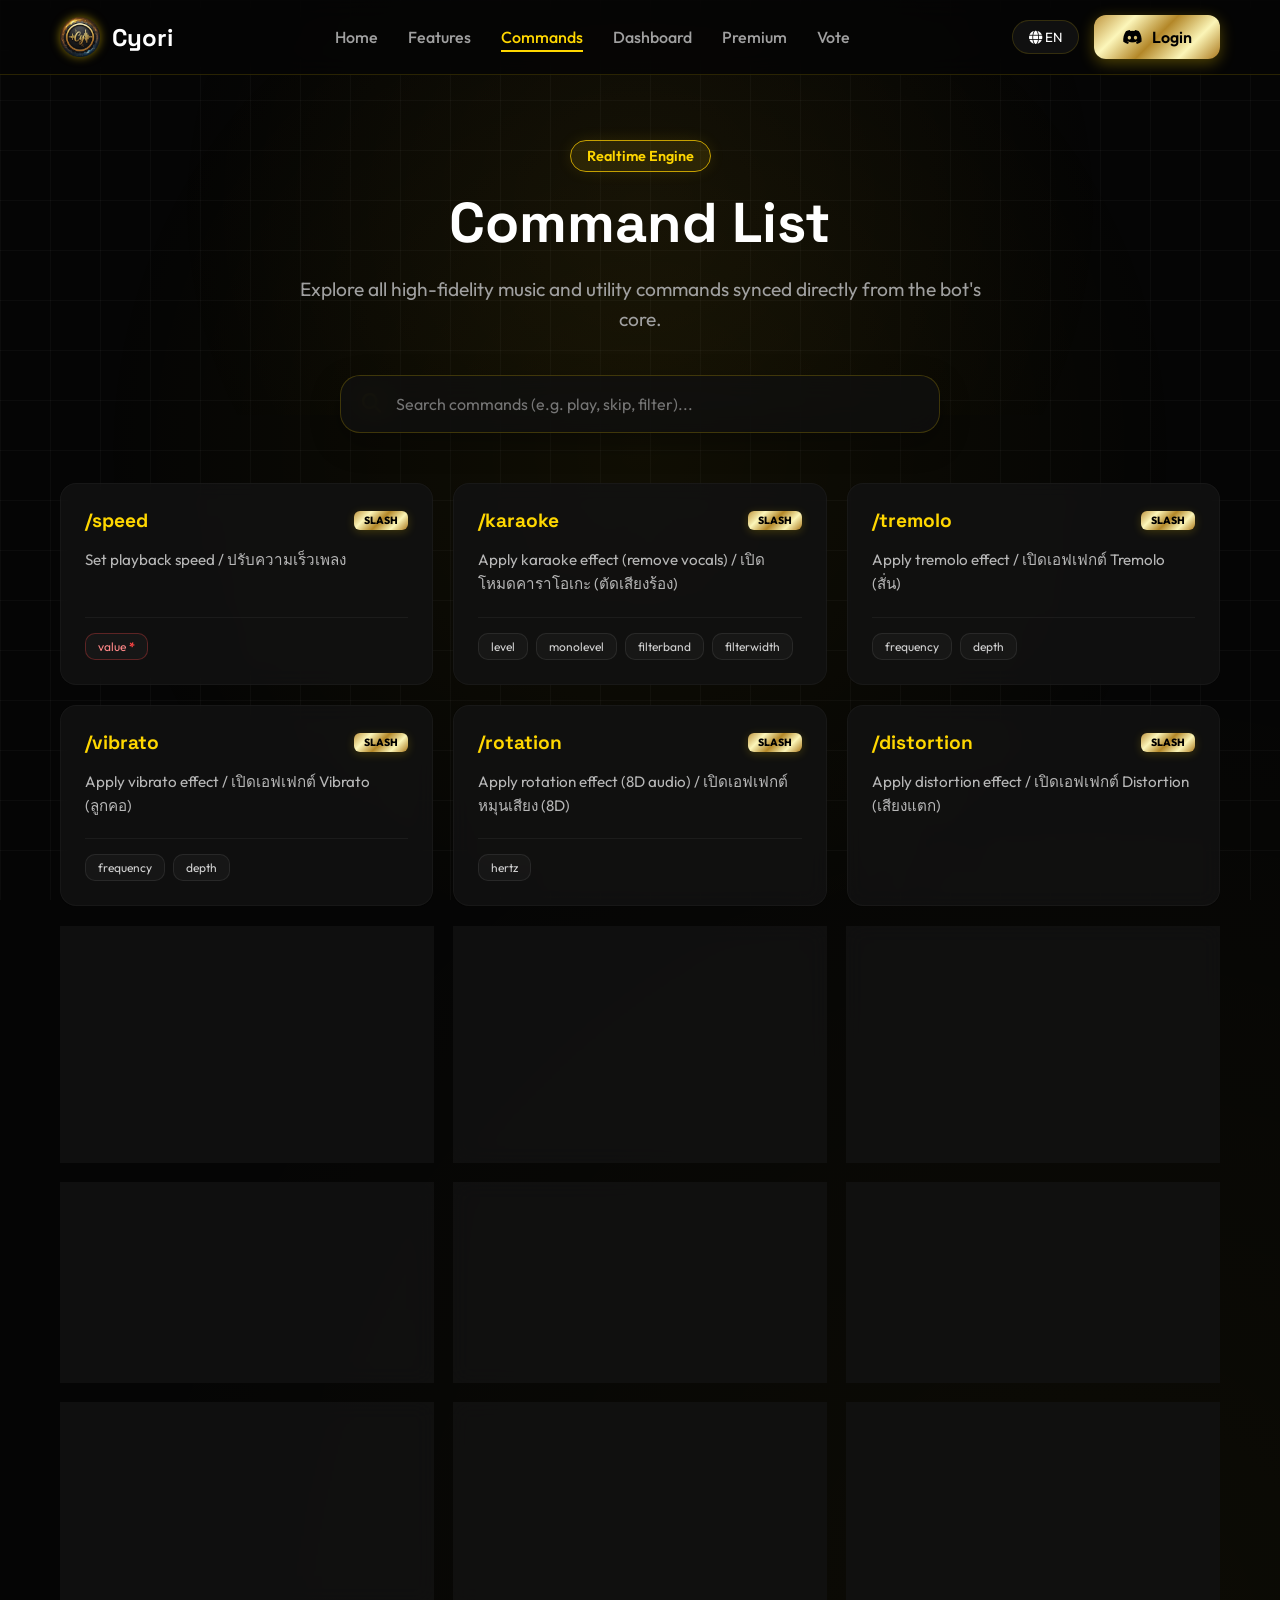
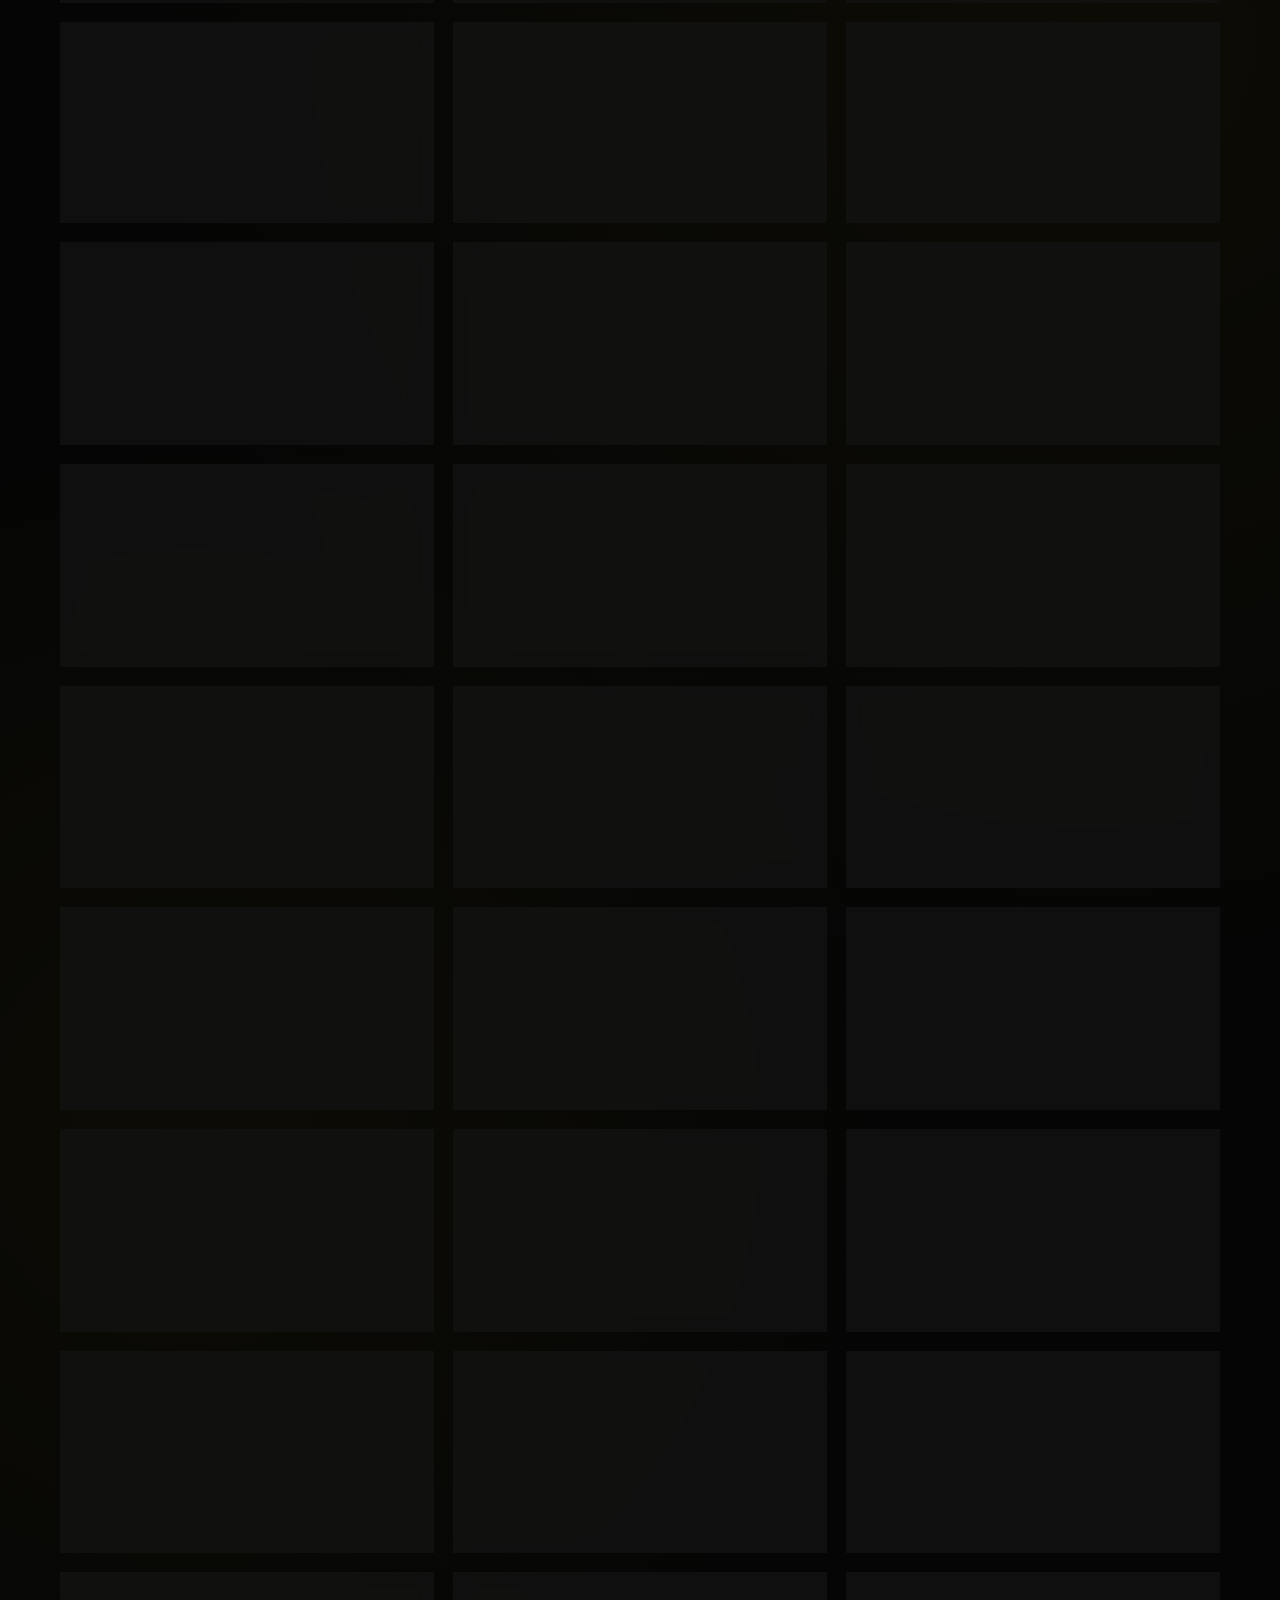
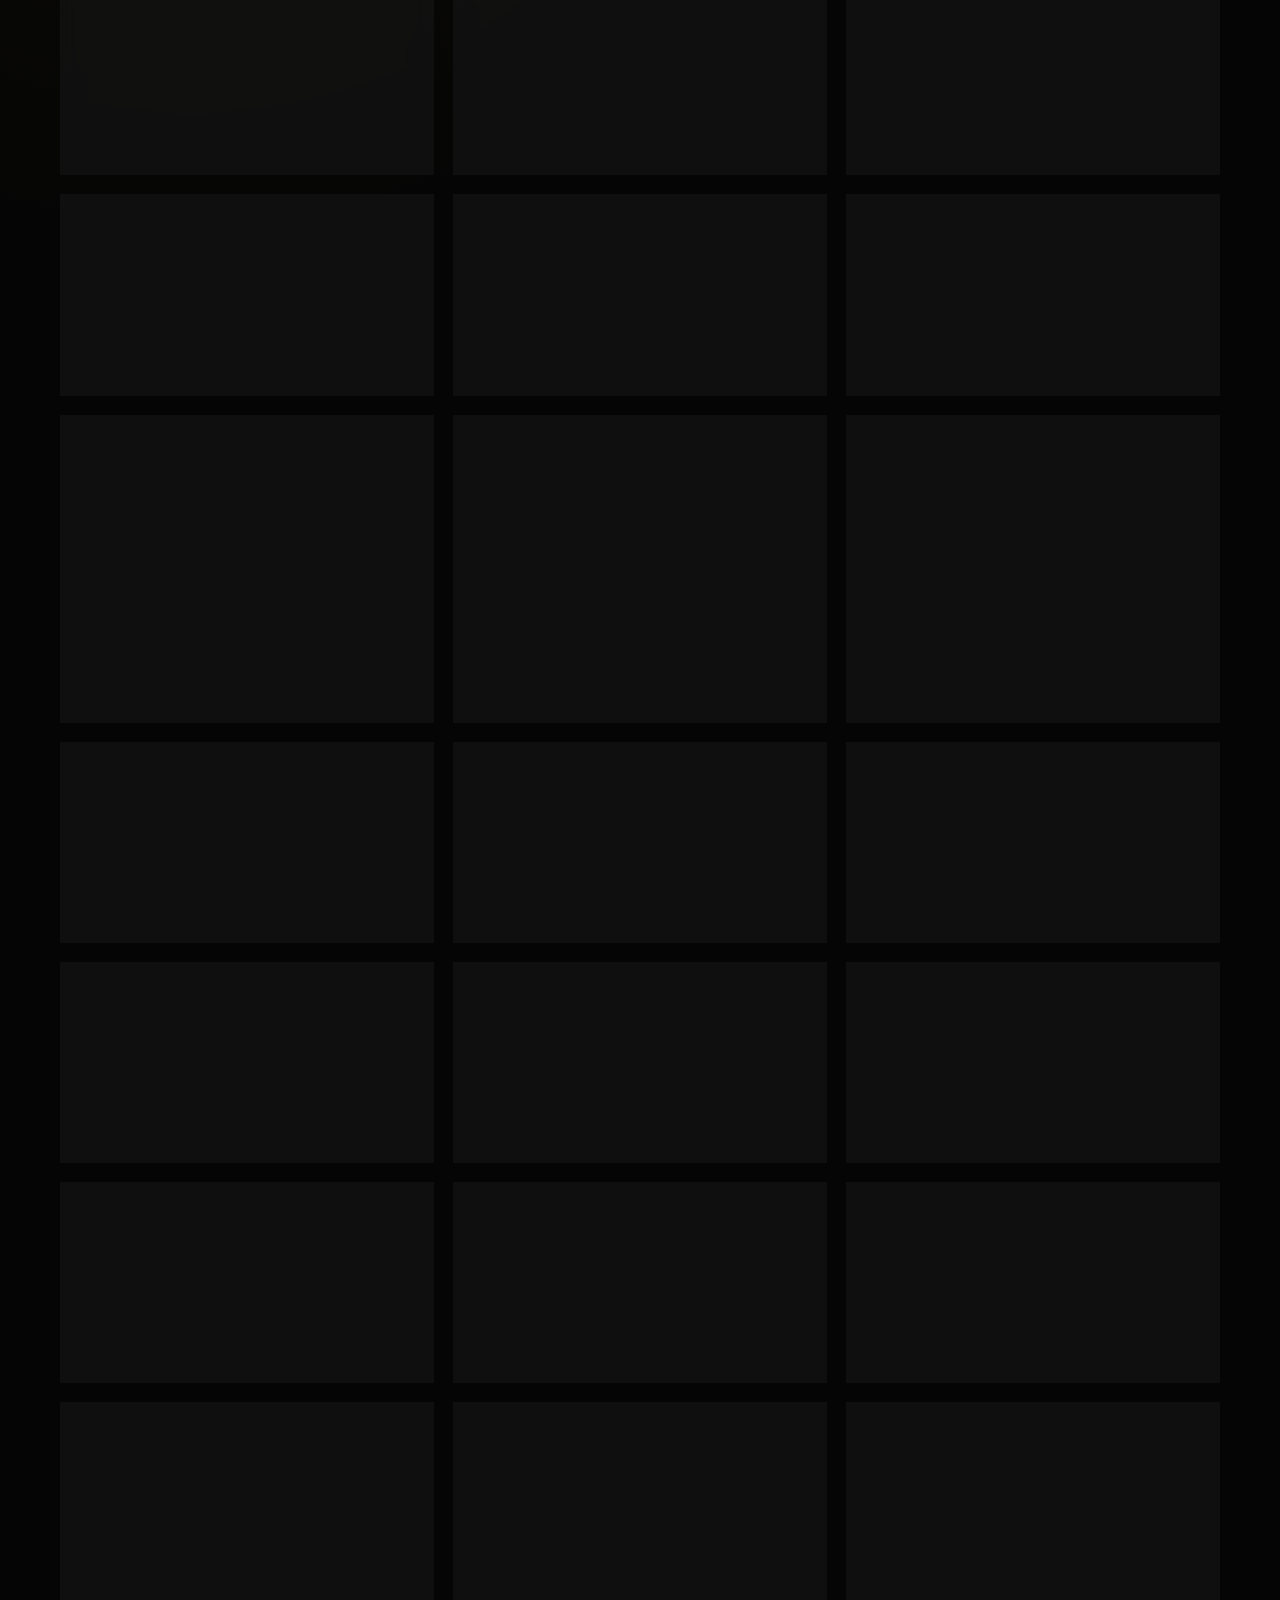
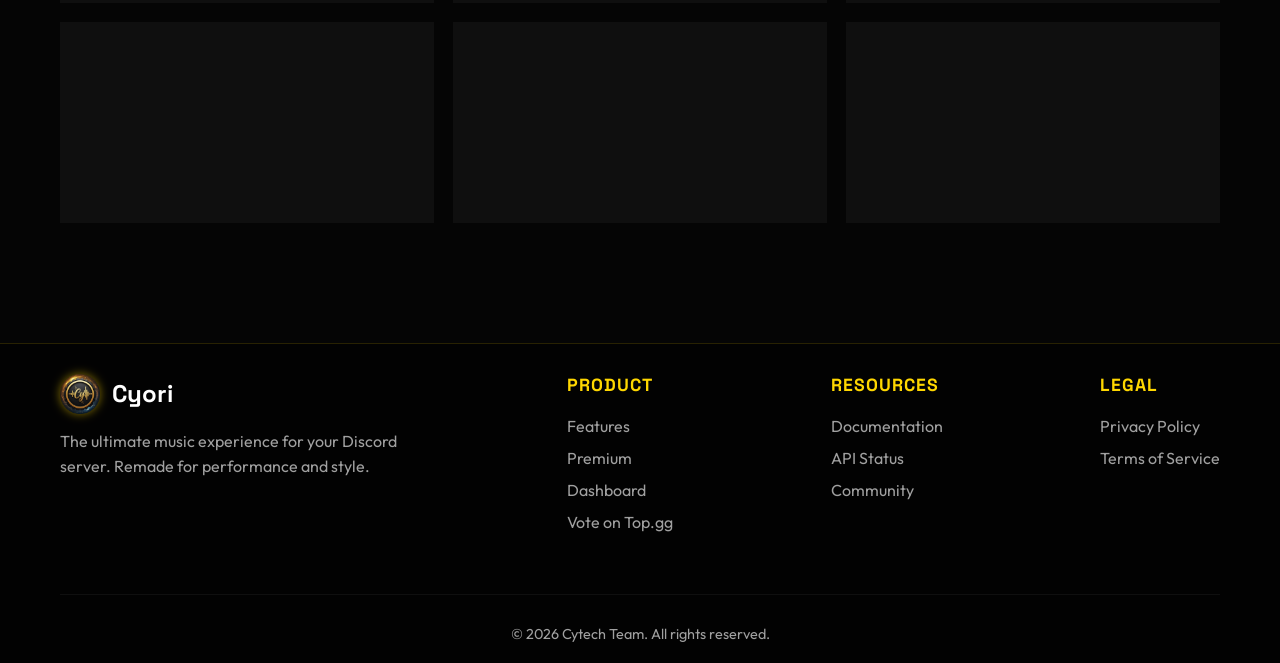
==== commit 66f4f6b9: "fix: resolve SyntaxError and API misrouting on commands page" ====
--- a/web/commands.html
+++ b/web/commands.html
@@ -301,34 +301,59 @@
     <script>
         let allCommands = [];
 
+        async function tryFetchLocalPayload() {
+            try {
+                console.log("[Commands] Attempting local payload fallback...");
+                const res = await fetch("slash_commands_payload.json");
+                if (!res.ok) throw new Error("Local payload file not found (404)");
+
+                const contentType = res.headers.get("content-type");
+                if (contentType && !contentType.includes("application/json")) {
+                    throw new Error("Local payload returned non-JSON content (likely HTML 404)");
+                }
+
+                return await res.json();
+            } catch (e) {
+                console.error("[Commands] Local payload fallback failed:", e);
+                return null;
+            }
+        }
+
         async function loadCommands() {
             const grid = document.getElementById('payload-grid');
 
-            // Detection Env
             var isLocalEnv = false;
             try { isLocalEnv = IS_LOCAL; } catch (e) {
                 isLocalEnv = window.location.hostname === 'localhost' || window.location.hostname === '127.0.0.1';
             }
 
             try {
-                // Determine API Endpoint (Prefer direct /api/commands if local, else use proxy)
-                // Note: ?action=commands is only handled by proxy in dashboard_api.py
-                const url = isLocalEnv ? "http://localhost:8000/api/commands" : "/api/proxy?action=commands";
+                // Determine API Endpoint - Try DIRECT /api/commands first as it's more reliable
+                const url = isLocalEnv ? "http://localhost:8000/api/commands" : "/api/commands";
                 console.log("[Commands] Fetching from:", url);
 
-                const res = await fetch(url).catch(err => {
-                    console.warn("[Commands] API fetch failed, falling back to local payload.", err);
-                    return fetch("slash_commands_payload.json");
+                let res = await fetch(url).catch(err => {
+                    console.warn("[Commands] Direct API failed, trying proxy...", err);
+                    return null;
                 });
+
+                // If direct fails or returns error, try proxy
+                if (!res || !res.ok) {
+                    const proxyUrl = isLocalEnv ? "http://localhost:8000/api/proxy?action=commands" : "/api/proxy?action=commands";
+                    console.log("[Commands] Fetching from proxy:", proxyUrl);
+                    res = await fetch(proxyUrl).catch(e => null);
+                }
+
+                if (!res || !res.ok) {
+                    throw new Error("Both direct and proxy API failed");
+                }
 
                 const data = await res.json();
                 console.log("[Commands] Data received:", data);
 
-                // Handle Error Response (Method Not Allowed etc)
                 if (data.error || data.status === "error") {
-                    console.warn("[Commands] API returned error, falling back to local payload.", data);
-                    const localRes = await fetch("slash_commands_payload.json");
-                    allCommands = await localRes.json();
+                    console.warn("[Commands] API returned logical error, falling back to local payload.", data);
+                    allCommands = await tryFetchLocalPayload();
                 } else if (data.slash_payload && data.slash_payload.length > 0) {
                     allCommands = data.slash_payload;
                 } else if (data.commands && data.commands.length > 0) {
@@ -342,21 +367,24 @@
                     allCommands = data;
                 }
 
+                if (!allCommands || allCommands.length === 0) {
+                    allCommands = await tryFetchLocalPayload();
+                }
+
                 renderCommands(allCommands);
                 if (typeof updateLanguage === 'function') updateLanguage();
 
             } catch (e) {
-                console.error("[Commands] Critical load error:", e);
-                // Last ditch effort
-                try {
-                    const localRes = await fetch("slash_commands_payload.json");
-                    allCommands = await localRes.json();
+                console.error("[Commands] API Process Error:", e);
+                allCommands = await tryFetchLocalPayload();
+                if (allCommands) {
                     renderCommands(allCommands);
-                } catch (err) {
+                } else {
                     grid.innerHTML = `
                         <div class="empty-state">
                             <i class="fas fa-exclamation-triangle fa-3x" style="color: #ff4444; margin-bottom: 20px;"></i>
                             <h3 class="lang-text" data-en="Failed to link with Bot" data-th="ไม่สามารถเชื่อมต่อกับบอทได้">Failed to link with Bot</h3>
+                            <p style="opacity: 0.6; margin-top: 10px;">The background music engine might be offline.</p>
                             <button class="btn btn-glass" onclick="loadCommands()" style="margin-top: 20px;">Retry</button>
                         </div>
                     `;
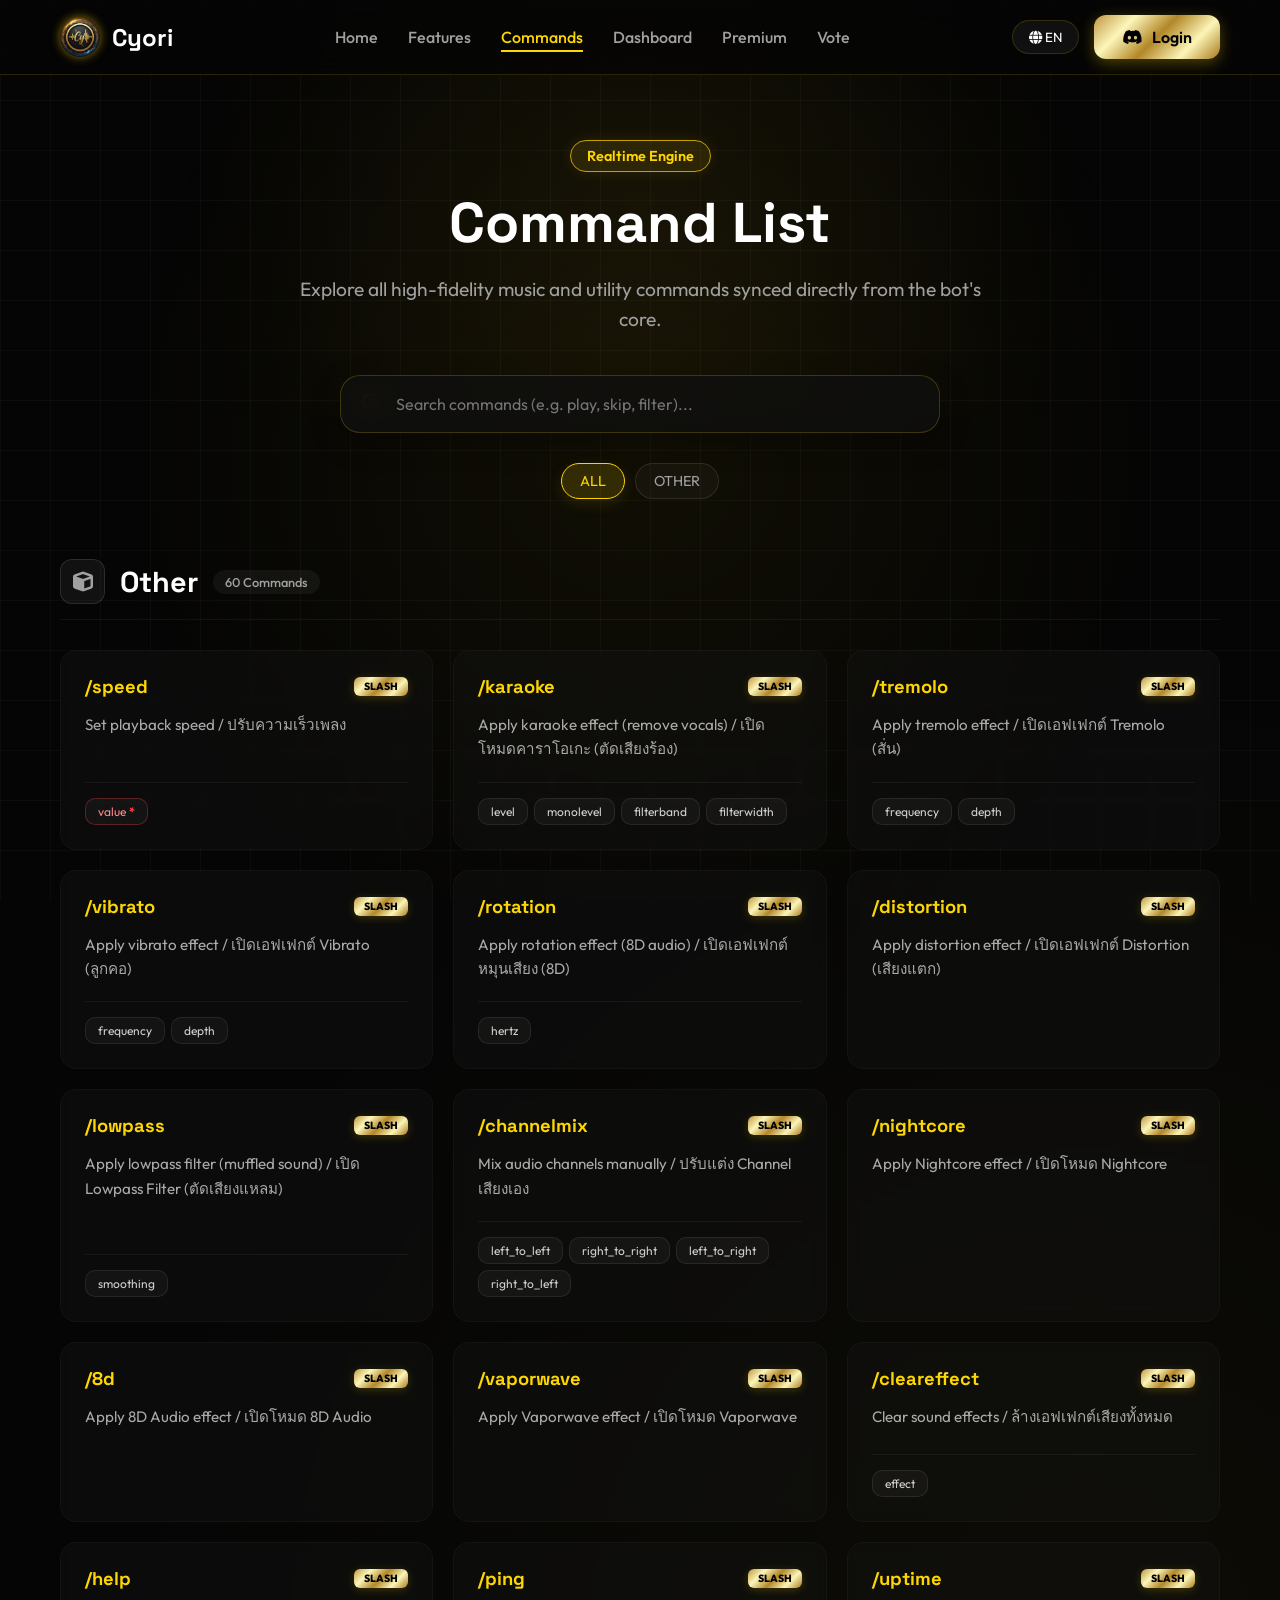
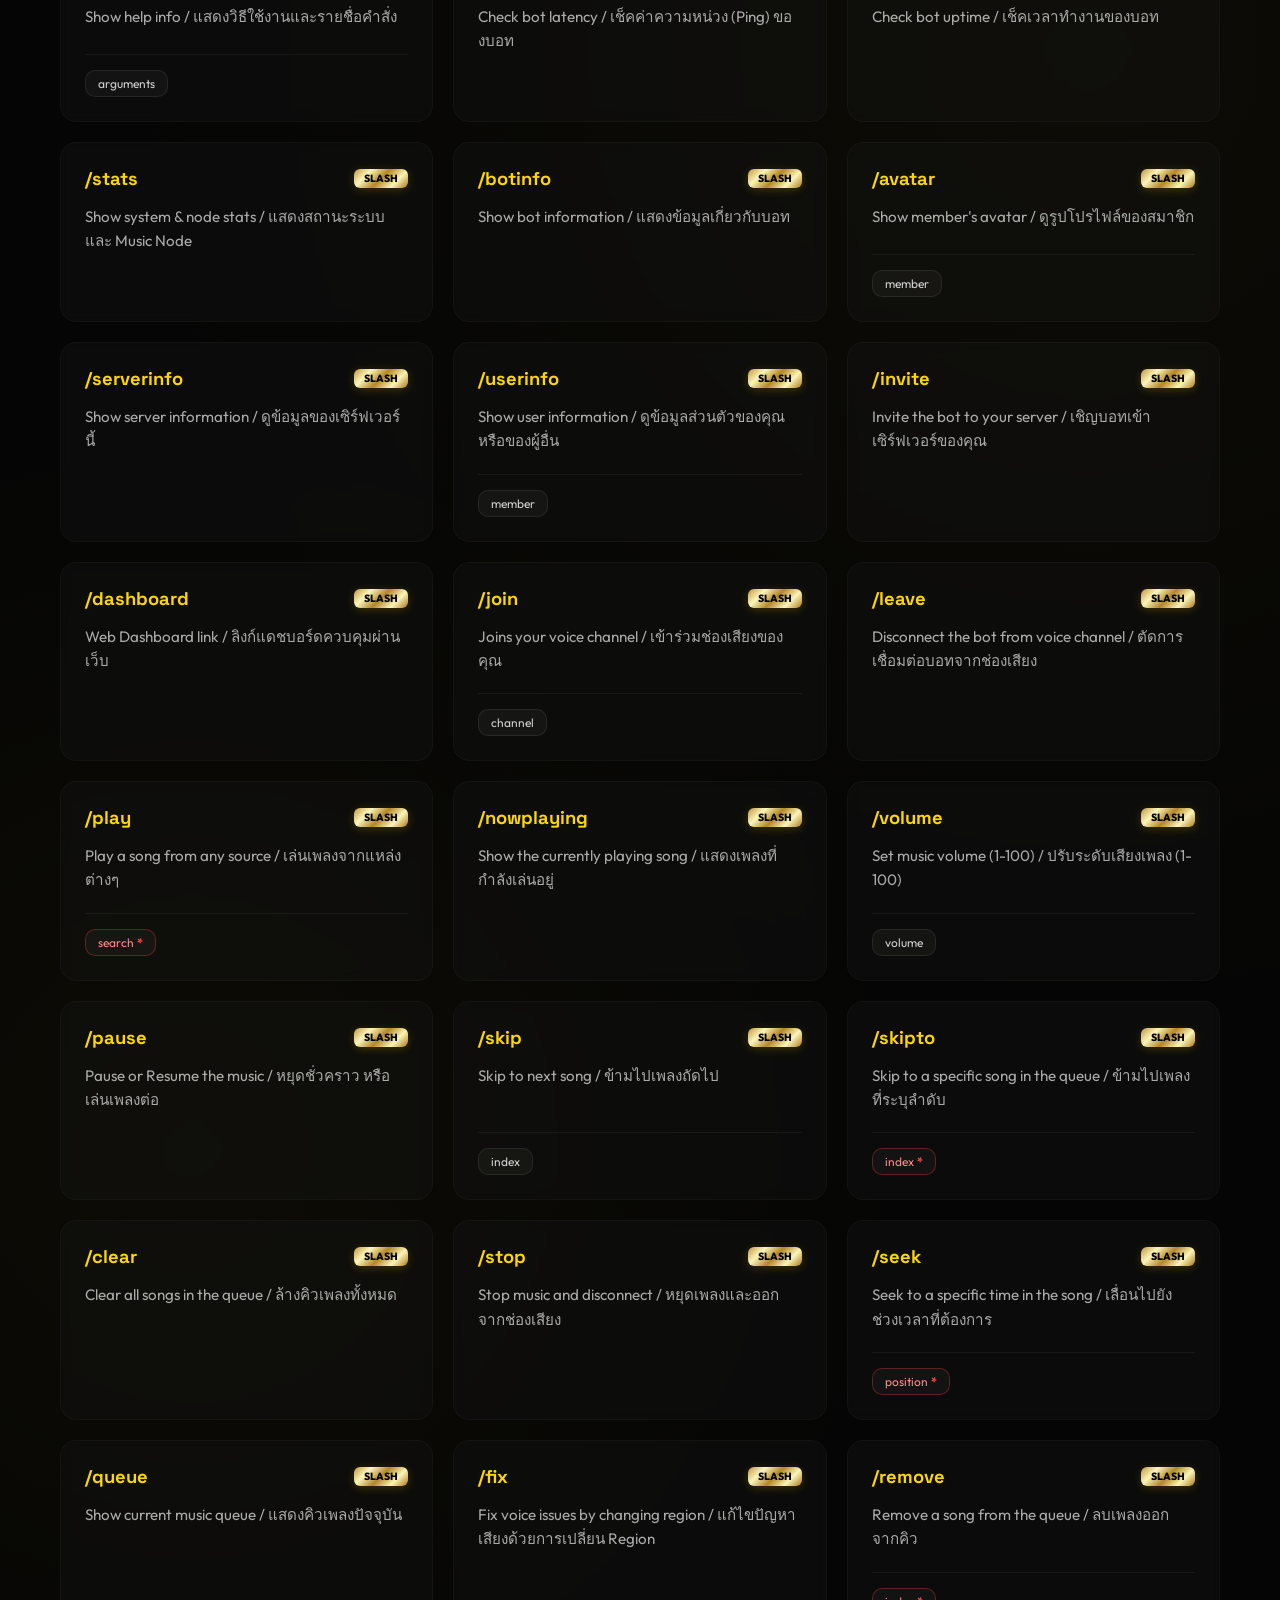
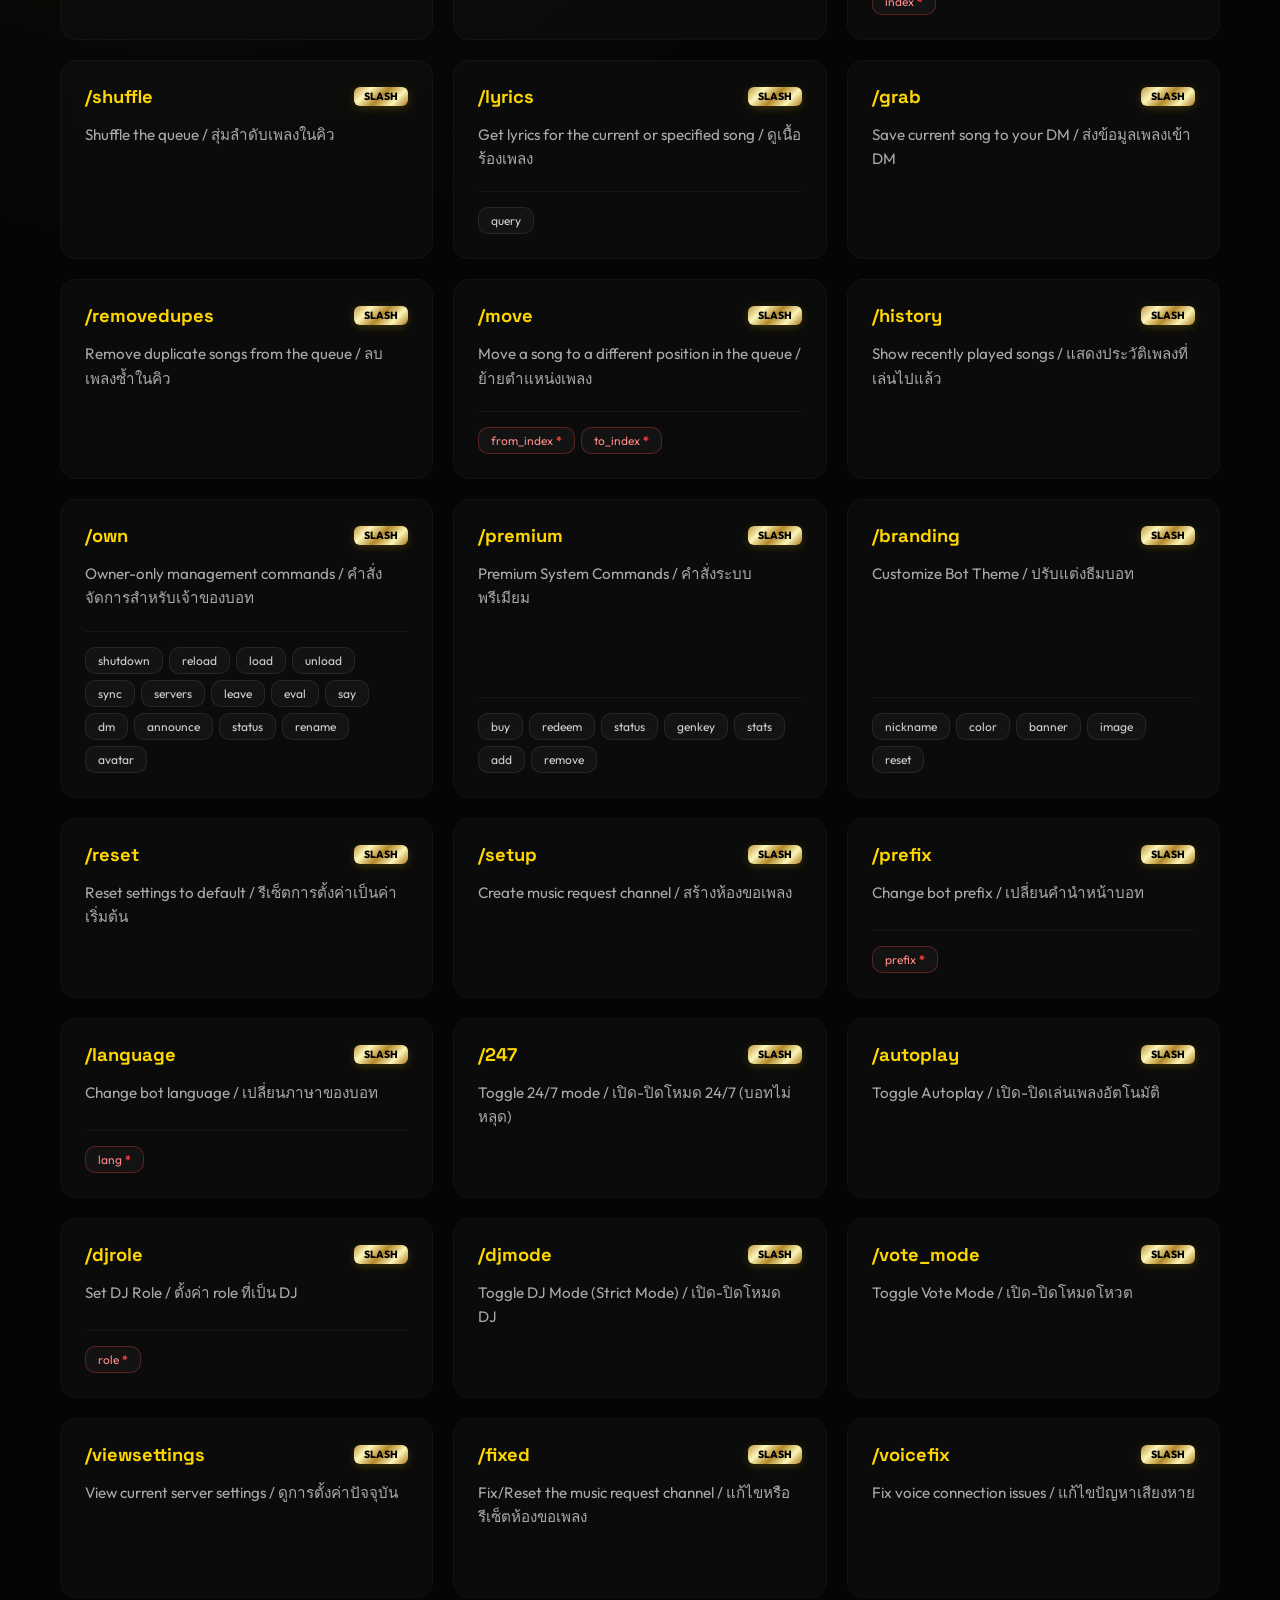
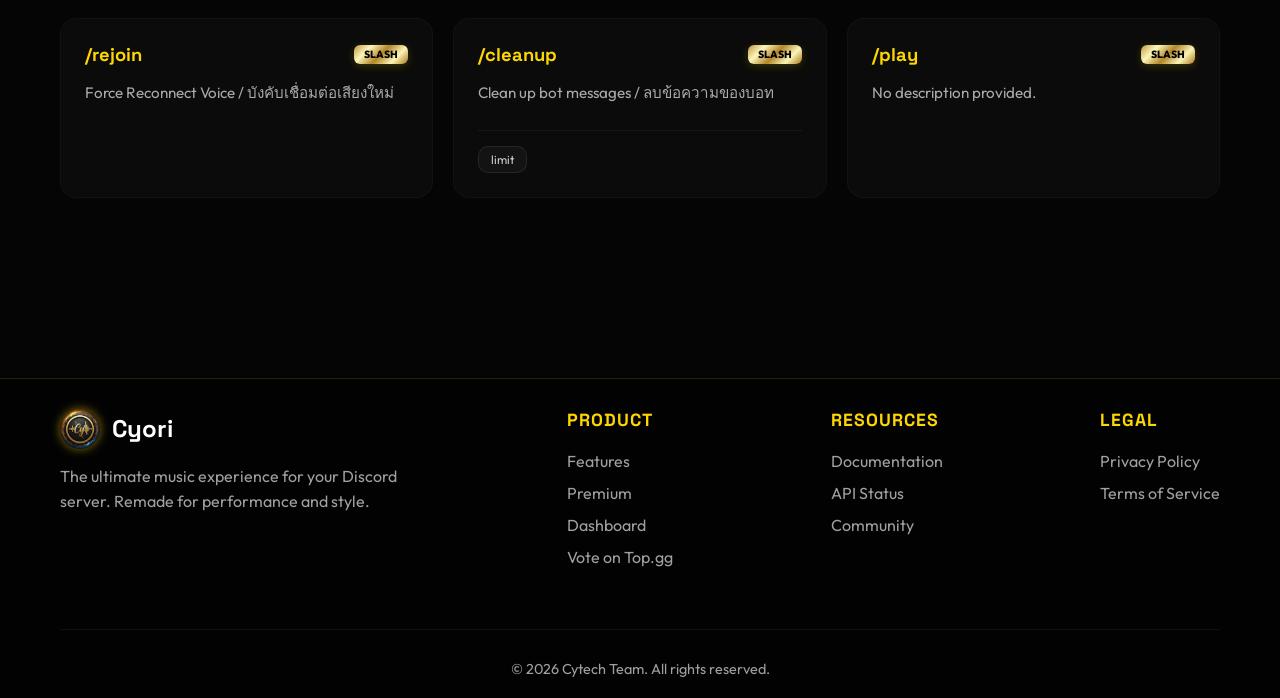
==== commit 5c146ea4: "feat: categorize commands by cogs and add filtering pills" ====
--- a/web/commands.html
+++ b/web/commands.html
@@ -19,6 +19,14 @@
     <link rel="stylesheet" href="style.css">
 
     <style>
+        :root {
+            --cat-music: #FFD700;
+            --cat-info: #00F2FE;
+            --cat-settings: #70FF00;
+            --cat-owner: #FF3CAC;
+            --cat-general: #FFFFFF;
+        }
+
         .page-header {
             padding: 140px 0 80px;
             text-align: center;
@@ -33,7 +41,7 @@
 
         .commands-search-wrapper {
             max-width: 600px;
-            margin: -40px auto 50px;
+            margin: -40px auto 30px;
             position: relative;
             z-index: 10;
         }
@@ -68,6 +76,54 @@
             font-size: 1.2rem;
         }
 
+        /* Categorization UI */
+        .category-grid {
+            margin-top: 60px;
+        }
+
+        .category-section {
+            margin-bottom: 60px;
+            scroll-margin-top: 100px;
+        }
+
+        .category-header {
+            display: flex;
+            align-items: center;
+            gap: 15px;
+            margin-bottom: 30px;
+            padding-bottom: 15px;
+            border-bottom: 1px solid rgba(255, 255, 255, 0.05);
+        }
+
+        .category-icon {
+            width: 45px;
+            height: 45px;
+            background: rgba(255, 215, 0, 0.1);
+            border-radius: 12px;
+            display: flex;
+            align-items: center;
+            justify-content: center;
+            color: var(--gold-primary);
+            font-size: 1.25rem;
+            border: 1px solid rgba(255, 215, 0, 0.2);
+        }
+
+        .category-title {
+            font-size: 1.8rem;
+            font-weight: 700;
+            color: #fff;
+            text-transform: capitalize;
+        }
+
+        .category-badge {
+            background: rgba(255, 255, 255, 0.05);
+            padding: 4px 12px;
+            border-radius: 20px;
+            font-size: 0.8rem;
+            color: var(--text-muted);
+            font-weight: 500;
+        }
+
         .payload-badge {
             background: var(--gold-metallic);
             color: #000;
@@ -81,7 +137,7 @@
 
         .option-tag {
             font-size: 0.75rem;
-            background: rgba(255, 255, 255, 0.03);
+            background: rgba(255, 255, 255, 0.04);
             padding: 5px 12px;
             border-radius: 10px;
             border: 1px solid rgba(255, 255, 255, 0.08);
@@ -108,20 +164,23 @@
         .cmd-card {
             display: flex;
             flex-direction: column;
-            min-height: 200px;
+            min-height: 180px;
             border: 1px solid rgba(255, 255, 255, 0.03);
-            transition: transform 0.3s cubic-bezier(0.175, 0.885, 0.32, 1.275), border-color 0.3s, box-shadow 0.3s;
+            background: rgba(20, 20, 20, 0.4);
+            backdrop-filter: blur(5px);
+            transition: all 0.3s cubic-bezier(0.4, 0, 0.2, 1);
         }
 
         .cmd-card:hover {
-            transform: translateY(-8px) scale(1.02);
-            border-color: rgba(255, 215, 0, 0.3);
-            box-shadow: 0 15px 40px rgba(0, 0, 0, 0.4), 0 0 20px rgba(255, 215, 0, 0.05);
+            transform: translateY(-8px);
+            border-color: rgba(255, 215, 0, 0.25);
+            background: rgba(25, 25, 25, 0.7);
+            box-shadow: 0 15px 40px rgba(0, 0, 0, 0.5), 0 0 20px rgba(255, 215, 0, 0.05);
         }
 
         .cmd-name {
             color: var(--gold-primary);
-            font-size: 1.2rem;
+            font-size: 1.15rem;
             font-weight: 800;
             font-family: 'Space Grotesk', sans-serif;
         }
@@ -133,6 +192,39 @@
             background: rgba(255, 255, 255, 0.02);
             border-radius: 30px;
             border: 1px dashed rgba(255, 255, 255, 0.1);
+        }
+
+        /* Filter Pills */
+        .filter-pills {
+            display: flex;
+            justify-content: center;
+            flex-wrap: wrap;
+            gap: 10px;
+            margin-bottom: 40px;
+        }
+
+        .pill {
+            padding: 8px 18px;
+            background: rgba(255, 255, 255, 0.03);
+            border: 1px solid rgba(255, 255, 255, 0.1);
+            border-radius: 50px;
+            color: var(--text-muted);
+            font-size: 0.9rem;
+            cursor: pointer;
+            transition: all 0.3s ease;
+        }
+
+        .pill:hover {
+            background: rgba(255, 255, 255, 0.08);
+            border-color: rgba(255, 255, 255, 0.2);
+            color: #fff;
+        }
+
+        .pill.active {
+            background: rgba(255, 215, 0, 0.15);
+            border-color: var(--gold-primary);
+            color: var(--gold-primary);
+            box-shadow: 0 5px 15px rgba(255, 215, 0, 0.1);
         }
     </style>
 </head>
@@ -223,11 +315,15 @@
         <div class="commands-search-wrapper">
             <i class="fas fa-search commands-search-icon"></i>
             <input type="text" id="command-search" class="commands-search-input"
-                placeholder="Search commands (e.g. play, skip, filter)..." oninput="filterCommands()">
+                placeholder="Search commands (e.g. play, skip, filter)..." oninput="handleSearch()">
         </div>
 
-        <div id="payload-grid" class="grid-3" style="min-height: 400px;">
-            <div style="grid-column: 1/-1; text-align: center; padding: 120px;">
+        <div id="filter-pills-container" class="filter-pills">
+            <!-- Pills added via JS -->
+        </div>
+
+        <div id="category-grid" class="category-grid">
+            <div style="text-align: center; padding: 120px;">
                 <i class="fas fa-circle-notch fa-spin fa-3x"
                     style="color: var(--gold-primary); margin-bottom: 20px;"></i>
                 <p class="lang-text" data-en="Synchronizing with Bot..." data-th="กำลังเชื่อมต่อกับระบบบอท...">
@@ -299,140 +395,167 @@
 
     <script src="script.js"></script>
     <script>
-        let allCommands = [];
+        let allCommands = []; // Complete list of commands
+        let activeCategory = 'all';
+
+        const categoryMeta = {
+            'Music': { icon: 'fa-music', color: '#FFD700' },
+            'Settings': { icon: 'fa-cog', color: '#70FF00' },
+            'Info': { icon: 'fa-info-circle', color: '#00F2FE' },
+            'General': { icon: 'fa-th-large', color: '#FFFFFF' },
+            'Filter': { icon: 'fa-vial', color: '#6610f2' },
+            'Premium': { icon: 'fa-crown', color: '#FFD700' },
+            'Owner': { icon: 'fa-shield-alt', color: '#FF3CAC' },
+            'Other': { icon: 'fa-cube', color: '#A0A0A0' }
+        };
 
         async function tryFetchLocalPayload() {
             try {
-                console.log("[Commands] Attempting local payload fallback...");
                 const res = await fetch("slash_commands_payload.json");
-                if (!res.ok) throw new Error("Local payload file not found (404)");
-
-                const contentType = res.headers.get("content-type");
-                if (contentType && !contentType.includes("application/json")) {
-                    throw new Error("Local payload returned non-JSON content (likely HTML 404)");
-                }
-
-                return await res.json();
-            } catch (e) {
-                console.error("[Commands] Local payload fallback failed:", e);
-                return null;
-            }
+                if (!res.ok) return null;
+                const data = await res.json();
+                return data.map(c => ({ ...c, category: c.category || 'Other' }));
+            } catch (e) { return null; }
         }
 
         async function loadCommands() {
-            const grid = document.getElementById('payload-grid');
-
+            const grid = document.getElementById('category-grid');
             var isLocalEnv = false;
-            try { isLocalEnv = IS_LOCAL; } catch (e) {
-                isLocalEnv = window.location.hostname === 'localhost' || window.location.hostname === '127.0.0.1';
-            }
+            try { isLocalEnv = IS_LOCAL; } catch (e) { isLocalEnv = window.location.hostname === 'localhost' || window.location.hostname === '127.0.0.1'; }
 
             try {
-                // Determine API Endpoint - Try DIRECT /api/commands first as it's more reliable
+                // Try Direct API
                 const url = isLocalEnv ? "http://localhost:8000/api/commands" : "/api/commands";
-                console.log("[Commands] Fetching from:", url);
-
-                let res = await fetch(url).catch(err => {
-                    console.warn("[Commands] Direct API failed, trying proxy...", err);
-                    return null;
-                });
-
-                // If direct fails or returns error, try proxy
+                console.log("[Commands] Fetching:", url);
+
+                let res = await fetch(url).catch(e => null);
                 if (!res || !res.ok) {
                     const proxyUrl = isLocalEnv ? "http://localhost:8000/api/proxy?action=commands" : "/api/proxy?action=commands";
-                    console.log("[Commands] Fetching from proxy:", proxyUrl);
                     res = await fetch(proxyUrl).catch(e => null);
                 }
 
-                if (!res || !res.ok) {
-                    throw new Error("Both direct and proxy API failed");
+                if (res && res.headers.get("content-type")?.includes("application/json")) {
+                    const data = await res.json();
+                    if (data.commands && Array.isArray(data.commands)) {
+                        allCommands = data.commands;
+                    } else if (data.slash_payload && Array.isArray(data.slash_payload)) {
+                        allCommands = data.slash_payload.map(c => ({ ...c, category: c.category || 'Music' }));
+                    }
                 }
 
-                const data = await res.json();
-                console.log("[Commands] Data received:", data);
-
-                if (data.error || data.status === "error") {
-                    console.warn("[Commands] API returned logical error, falling back to local payload.", data);
-                    allCommands = await tryFetchLocalPayload();
-                } else if (data.slash_payload && data.slash_payload.length > 0) {
-                    allCommands = data.slash_payload;
-                } else if (data.commands && data.commands.length > 0) {
-                    allCommands = data.commands.map(c => ({
-                        name: c.name,
-                        description: c.description || "No description",
-                        options: c.args ? [{ name: c.args, required: false }] : [],
-                        is_legacy: true
-                    }));
-                } else if (Array.isArray(data)) {
-                    allCommands = data;
+                if (!allCommands || allCommands.length === 0) {
+                    allCommands = await tryFetchLocalPayload() || [];
                 }
 
-                if (!allCommands || allCommands.length === 0) {
-                    allCommands = await tryFetchLocalPayload();
-                }
-
-                renderCommands(allCommands);
+                initFilterPills();
+                renderCategorized();
                 if (typeof updateLanguage === 'function') updateLanguage();
 
             } catch (e) {
-                console.error("[Commands] API Process Error:", e);
-                allCommands = await tryFetchLocalPayload();
-                if (allCommands) {
-                    renderCommands(allCommands);
-                } else {
-                    grid.innerHTML = `
-                        <div class="empty-state">
-                            <i class="fas fa-exclamation-triangle fa-3x" style="color: #ff4444; margin-bottom: 20px;"></i>
-                            <h3 class="lang-text" data-en="Failed to link with Bot" data-th="ไม่สามารถเชื่อมต่อกับบอทได้">Failed to link with Bot</h3>
-                            <p style="opacity: 0.6; margin-top: 10px;">The background music engine might be offline.</p>
-                            <button class="btn btn-glass" onclick="loadCommands()" style="margin-top: 20px;">Retry</button>
+                console.error("[Commands] Load error:", e);
+                allCommands = await tryFetchLocalPayload() || [];
+                initFilterPills();
+                renderCategorized();
+            }
+        }
+
+        function initFilterPills() {
+            const container = document.getElementById('filter-pills-container');
+            const categories = ['all', ...new Set(allCommands.map(c => c.category || 'Other'))];
+
+            container.innerHTML = categories.map(cat => `
+                <div class="pill ${cat === 'all' ? 'active' : ''}" onclick="setCategory('${cat}', this)">
+                    ${cat.toUpperCase()}
+                </div>
+            `).join('');
+        }
+
+        function setCategory(cat, el) {
+            activeCategory = cat;
+            document.querySelectorAll('.pill').forEach(p => p.classList.remove('active'));
+            el.classList.add('active');
+            handleSearch();
+        }
+
+        function handleSearch() {
+            const q = document.getElementById('command-search').value.toLowerCase();
+            let filtered = allCommands;
+
+            if (activeCategory !== 'all') {
+                filtered = filtered.filter(c => c.category === activeCategory);
+            }
+
+            if (q) {
+                filtered = filtered.filter(c =>
+                    c.name.toLowerCase().includes(q) ||
+                    (c.description && c.description.toLowerCase().includes(q))
+                );
+            }
+
+            renderCategorized(filtered);
+        }
+
+        function renderCategorized(cmds = allCommands) {
+            const grid = document.getElementById('category-grid');
+            if (!cmds || cmds.length === 0) {
+                grid.innerHTML = `<div class="empty-state"><h3>No matching commands</h3></div>`;
+                return;
+            }
+
+            // Group by Category
+            const groups = {};
+            cmds.forEach(c => {
+                const cat = c.category || 'Other';
+                if (!groups[cat]) groups[cat] = [];
+                groups[cat].push(c);
+            });
+
+            const sortedCats = Object.keys(groups).sort((a, b) => {
+                if (a === 'Music') return -1;
+                if (b === 'Music') return 1;
+                return a.localeCompare(b);
+            });
+
+            grid.innerHTML = sortedCats.map(cat => {
+                const meta = categoryMeta[cat] || categoryMeta['Other'];
+                const items = groups[cat];
+
+                return `
+                    <div class="category-section" id="cat-${cat}">
+                        <div class="category-header">
+                            <div class="category-icon" style="background: ${meta.color}15; color: ${meta.color}; border-color: ${meta.color}30;">
+                                <i class="fas ${meta.icon}"></i>
+                            </div>
+                            <h2 class="category-title">${cat}</h2>
+                            <span class="category-badge">${items.length} Commands</span>
                         </div>
-                    `;
-                }
-            }
-        }
-
-        function renderCommands(cmds) {
-            const grid = document.getElementById('payload-grid');
-            if (!cmds || cmds.length === 0) {
-                grid.innerHTML = `
-                    <div class="empty-state">
-                        <i class="fas fa-search-minus fa-3x" style="opacity: 0.3; margin-bottom: 20px;"></i>
-                        <h3 class="lang-text" data-en="No matching commands" data-th="ไม่พบคำสั่งที่ระบุ">No matching commands</h3>
+                        <div class="grid-3">
+                            ${items.map(cmd => `
+                                <div class="card cmd-card">
+                                    <div style="display:flex; justify-content:space-between; align-items:center; margin-bottom:15px;">
+                                        <span class="cmd-name">/${cmd.name}</span>
+                                        <span class="payload-badge">Slash</span>
+                                    </div>
+                                    <p class="cmd-desc" style="font-size: 0.95rem; margin-bottom: 20px; line-height: 1.6; color: rgba(255,255,255,0.65); flex-grow: 1;">
+                                        ${cmd.description || "No description provided."}
+                                    </p>
+                                    ${cmd.options && cmd.options.length > 0 ? `
+                                        <div style="margin-top:auto; padding-top:15px; border-top:1px solid rgba(255,255,255,0.05);">
+                                            <div style="display:flex; flex-wrap:wrap; gap:6px;">
+                                                ${cmd.options.map(opt => `
+                                                    <span class="option-tag ${opt.required ? 'required' : ''}" title="${opt.description || ''}">
+                                                        ${opt.name}${opt.required ? '<span class="required-star">*</span>' : ''}
+                                                    </span>
+                                                `).join('')}
+                                            </div>
+                                        </div>
+                                    ` : ''}
+                                </div>
+                            `).join('')}
+                        </div>
                     </div>
                 `;
-                return;
-            }
-
-            grid.innerHTML = cmds.map(cmd => `
-                <div class="card cmd-card">
-                    <div style="display:flex; justify-content:space-between; align-items:center; margin-bottom:15px;">
-                        <span class="cmd-name">/${cmd.name}</span>
-                        <span class="payload-badge">${cmd.is_legacy ? 'Legacy' : 'Slash'}</span>
-                    </div>
-                    <p class="cmd-desc" style="font-size: 0.95rem; margin-bottom: 20px; line-height: 1.6; color: rgba(255,255,255,0.7); flex-grow: 1;">${cmd.description || "No description provided."}</p>
-                    ${cmd.options && cmd.options.length > 0 ? `
-                        <div style="margin-top:auto; padding-top:15px; border-top:1px solid rgba(255,255,255,0.05);">
-                            <div style="display:flex; flex-wrap:wrap; gap:8px;">
-                                ${cmd.options.map(opt => `
-                                    <span class="option-tag ${opt.required ? 'required' : ''}" title="${opt.description || ''}">
-                                        ${opt.name}${opt.required ? '<span class="required-star">*</span>' : ''}
-                                    </span>
-                                `).join('')}
-                            </div>
-                        </div>
-                    ` : ''}
-                </div>
-            `).join('');
-        }
-
-        function filterCommands() {
-            const q = document.getElementById('command-search').value.toLowerCase();
-            const filtered = allCommands.filter(c =>
-                c.name.toLowerCase().includes(q) ||
-                (c.description && c.description.toLowerCase().includes(q))
-            );
-            renderCommands(filtered);
+            }).join('');
         }
 
         document.addEventListener('DOMContentLoaded', loadCommands);
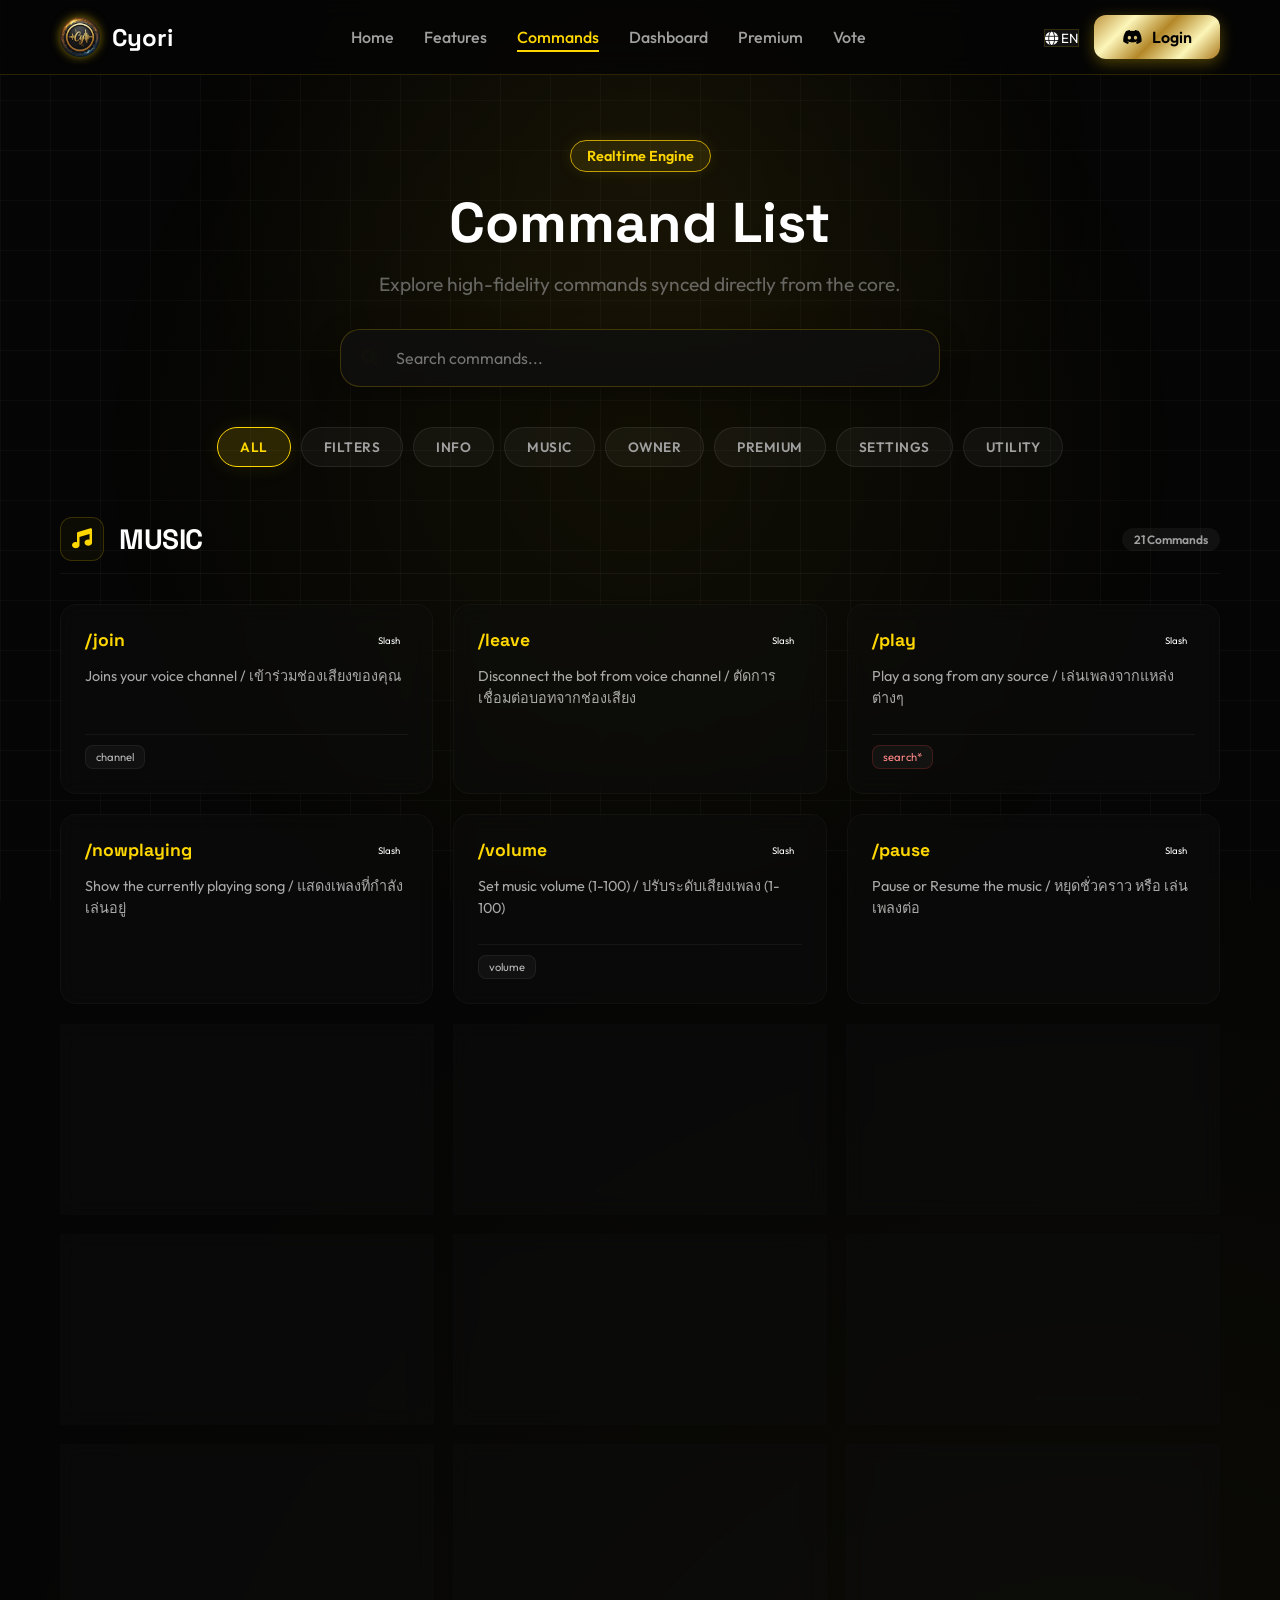
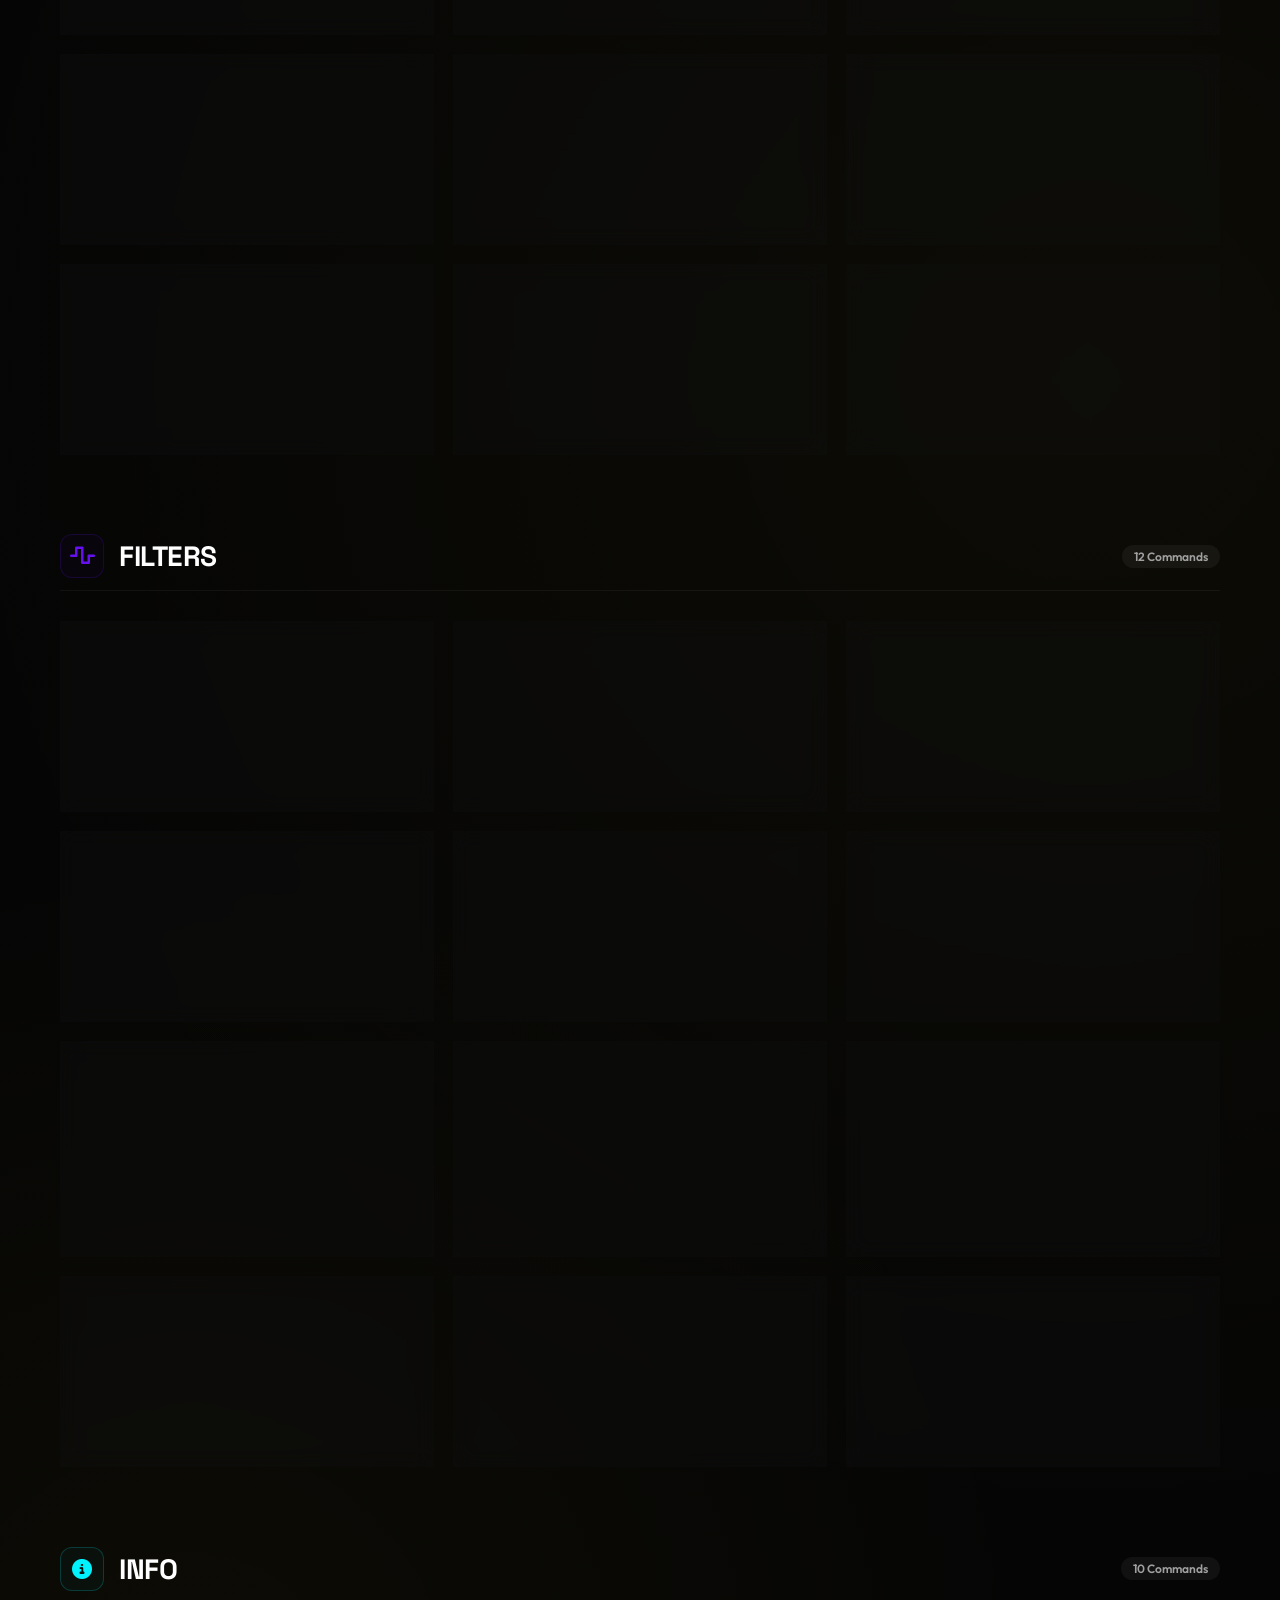
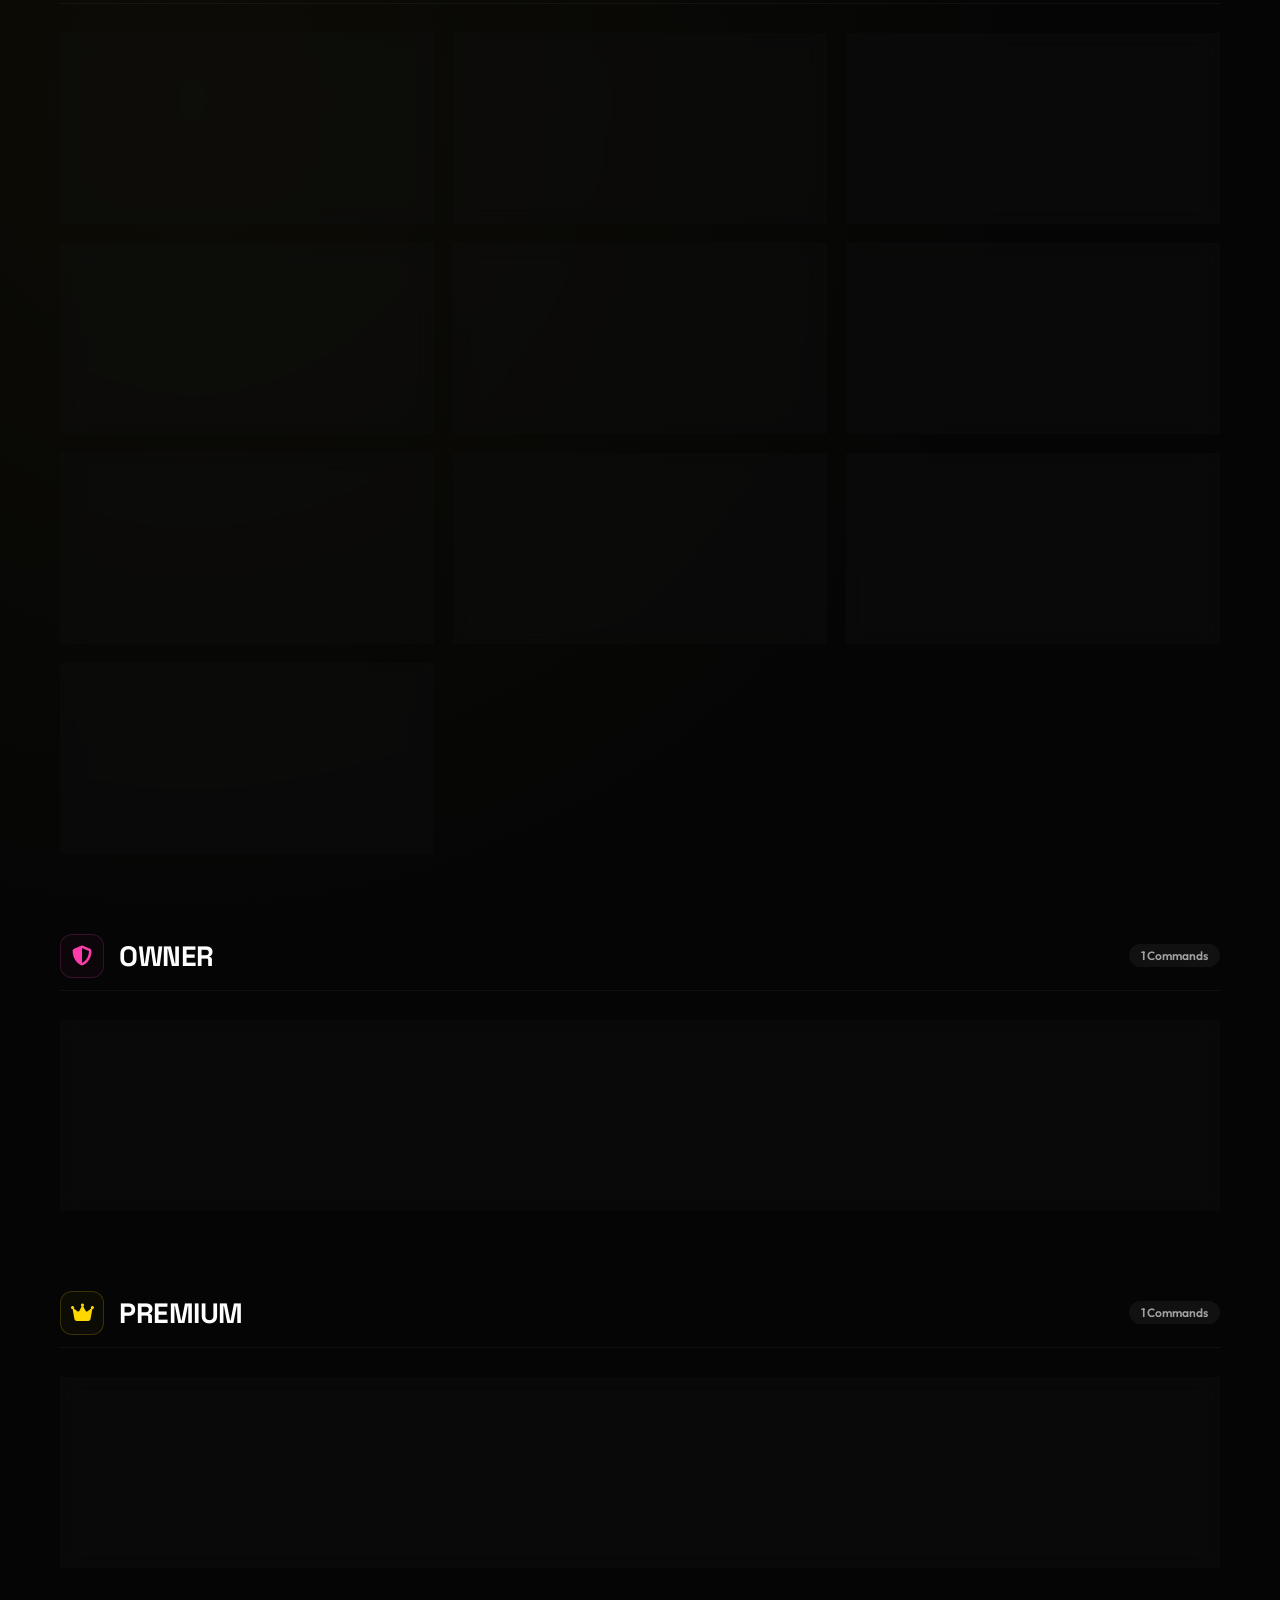
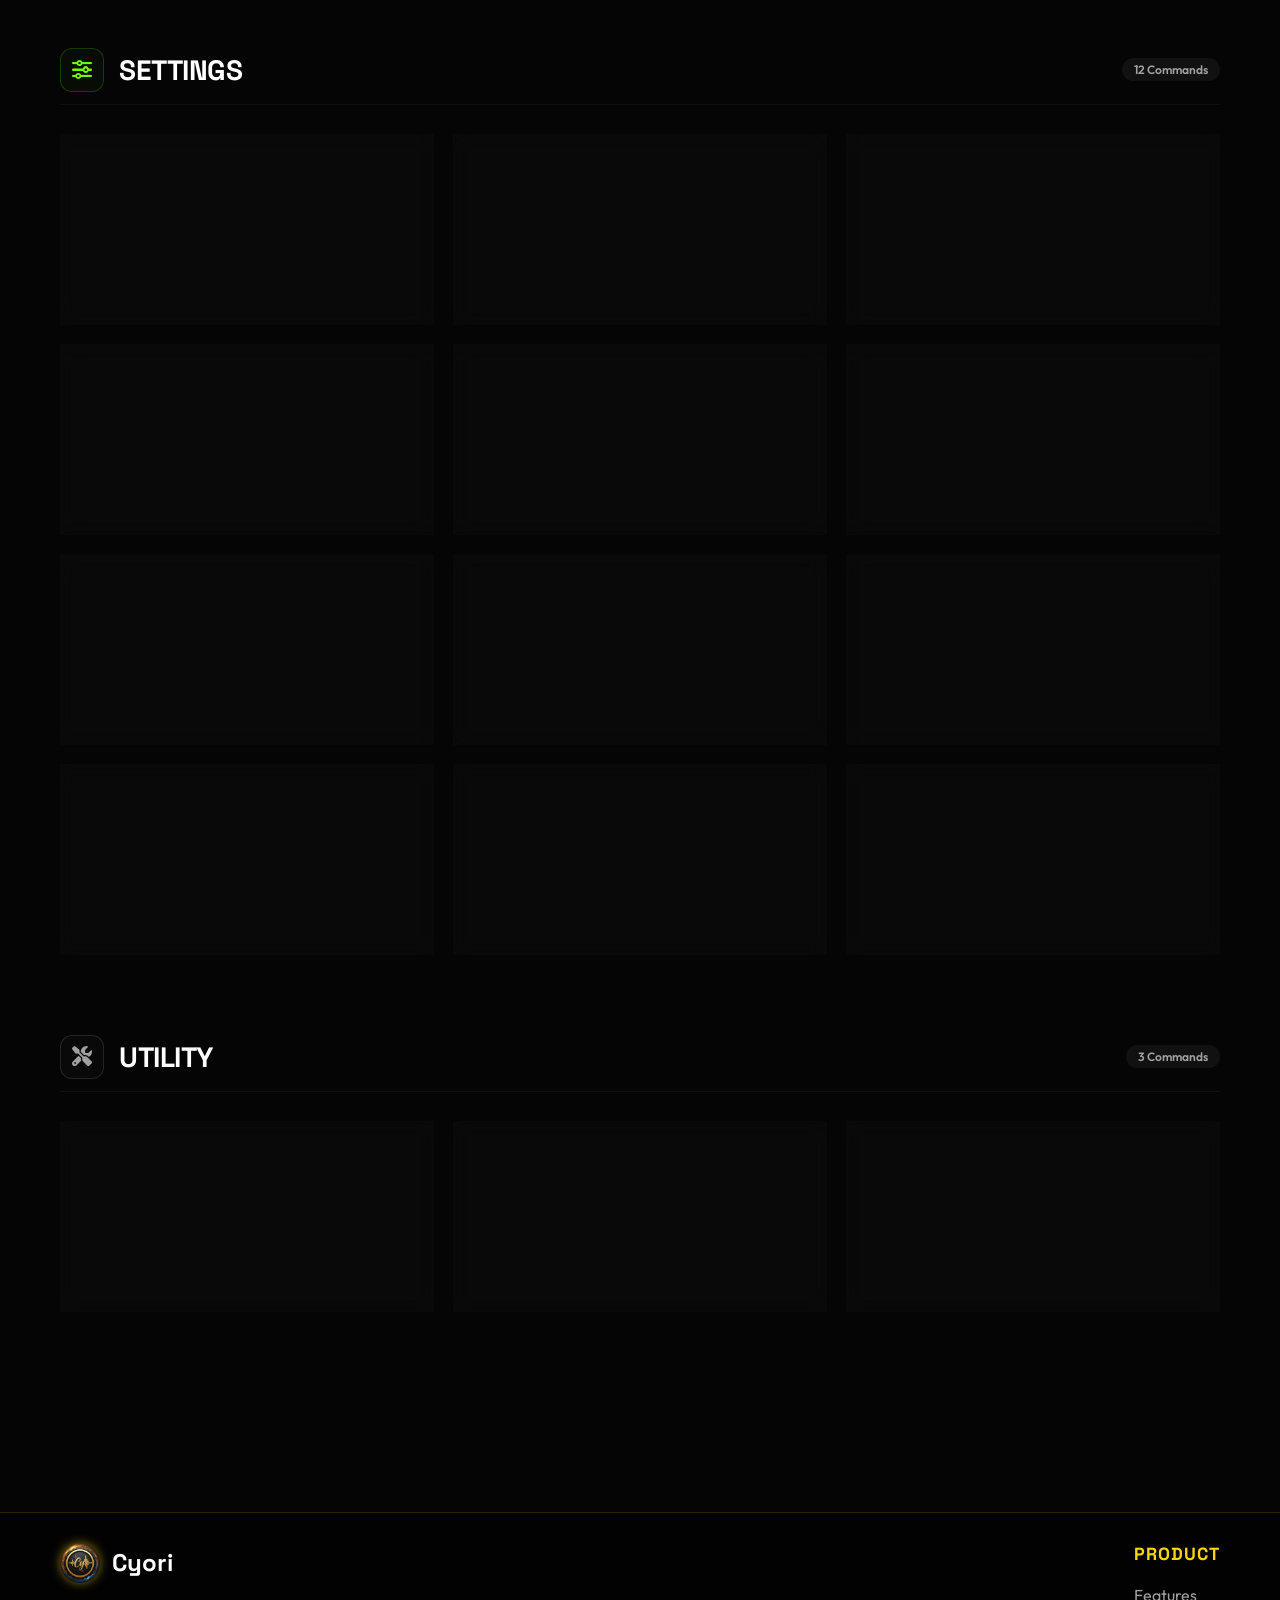
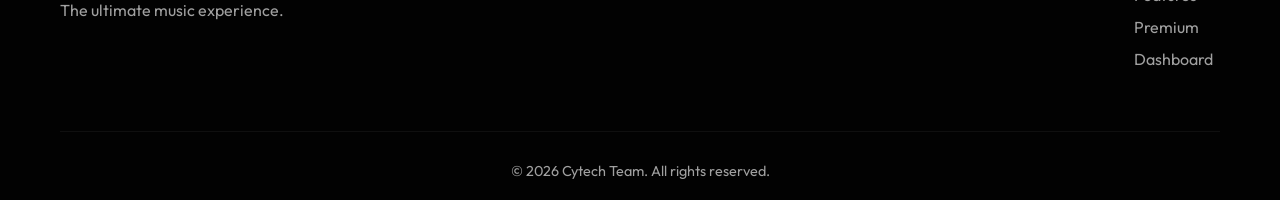
==== commit a31fb4ea: "fix: resolve categorization bug and enhance commands page UI" ====
--- a/web/commands.html
+++ b/web/commands.html
@@ -21,14 +21,16 @@
     <style>
         :root {
             --cat-music: #FFD700;
+            --cat-filters: #6610f2;
             --cat-info: #00F2FE;
             --cat-settings: #70FF00;
+            --cat-premium: #FFD700;
             --cat-owner: #FF3CAC;
-            --cat-general: #FFFFFF;
+            --cat-utility: #A0A0A0;
         }
 
         .page-header {
-            padding: 140px 0 80px;
+            padding: 140px 0 60px;
             text-align: center;
             background: radial-gradient(circle at center, rgba(255, 204, 51, 0.05) 0%, transparent 70%);
         }
@@ -41,7 +43,7 @@
 
         .commands-search-wrapper {
             max-width: 600px;
-            margin: -40px auto 30px;
+            margin: -30px auto 40px;
             position: relative;
             z-index: 10;
         }
@@ -49,7 +51,7 @@
         .commands-search-input {
             width: 100%;
             padding: 18px 25px 18px 55px;
-            background: rgba(15, 15, 15, 0.8);
+            background: rgba(15, 15, 15, 0.82);
             border: 1px solid rgba(255, 215, 0, 0.2);
             border-radius: 20px;
             color: #fff;
@@ -63,7 +65,6 @@
             outline: none;
             border-color: var(--gold-primary);
             box-shadow: 0 0 25px rgba(255, 204, 51, 0.2);
-            background: rgba(20, 20, 20, 0.9);
         }
 
         .commands-search-icon {
@@ -73,17 +74,61 @@
             transform: translateY(-50%);
             color: var(--gold-primary);
             opacity: 0.6;
-            font-size: 1.2rem;
-        }
-
-        /* Categorization UI */
-        .category-grid {
-            margin-top: 60px;
-        }
-
+        }
+
+        /* Category Filter Pills */
+        .filter-pills {
+            display: flex;
+            justify-content: center;
+            flex-wrap: wrap;
+            gap: 10px;
+            margin-bottom: 50px;
+        }
+
+        .pill {
+            padding: 10px 22px;
+            background: rgba(255, 255, 255, 0.04);
+            border: 1px solid rgba(255, 255, 255, 0.08);
+            border-radius: 50px;
+            color: var(--text-muted);
+            font-size: 0.85rem;
+            font-weight: 600;
+            cursor: pointer;
+            transition: all 0.3s cubic-bezier(0.4, 0, 0.2, 1);
+            text-transform: uppercase;
+            letter-spacing: 0.5px;
+        }
+
+        .pill:hover {
+            color: #fff;
+            background: rgba(255, 255, 255, 0.08);
+            border-color: rgba(255, 255, 255, 0.2);
+        }
+
+        .pill.active {
+            background: rgba(255, 215, 0, 0.15);
+            border-color: var(--gold-primary);
+            color: var(--gold-primary);
+            box-shadow: 0 0 20px rgba(255, 215, 0, 0.1);
+        }
+
+        /* Category Sections */
         .category-section {
-            margin-bottom: 60px;
-            scroll-margin-top: 100px;
+            margin-bottom: 80px;
+            scroll-margin-top: 120px;
+            animation: fadeIn 0.6s ease-out;
+        }
+
+        @keyframes fadeIn {
+            from {
+                opacity: 0;
+                transform: translateY(20px);
+            }
+
+            to {
+                opacity: 1;
+                transform: translateY(0);
+            }
         }
 
         .category-header {
@@ -91,157 +136,98 @@
             align-items: center;
             gap: 15px;
             margin-bottom: 30px;
-            padding-bottom: 15px;
+            padding-bottom: 12px;
             border-bottom: 1px solid rgba(255, 255, 255, 0.05);
         }
 
         .category-icon {
-            width: 45px;
-            height: 45px;
-            background: rgba(255, 215, 0, 0.1);
+            width: 44px;
+            height: 44px;
             border-radius: 12px;
             display: flex;
             align-items: center;
             justify-content: center;
-            color: var(--gold-primary);
             font-size: 1.25rem;
-            border: 1px solid rgba(255, 215, 0, 0.2);
+            background: rgba(255, 255, 255, 0.03);
+            border: 1px solid rgba(255, 255, 255, 0.08);
         }
 
         .category-title {
-            font-size: 1.8rem;
-            font-weight: 700;
+            font-size: 1.75rem;
+            font-weight: 800;
             color: #fff;
-            text-transform: capitalize;
-        }
-
-        .category-badge {
+            letter-spacing: -0.5px;
+        }
+
+        .cmd-count-badge {
             background: rgba(255, 255, 255, 0.05);
             padding: 4px 12px;
             border-radius: 20px;
-            font-size: 0.8rem;
+            font-size: 0.75rem;
             color: var(--text-muted);
-            font-weight: 500;
-        }
-
-        .payload-badge {
-            background: var(--gold-metallic);
-            color: #000;
-            font-size: 0.65rem;
-            padding: 3px 10px;
-            border-radius: 6px;
-            font-weight: 800;
-            text-transform: uppercase;
-            box-shadow: 0 2px 10px rgba(255, 215, 0, 0.2);
-        }
-
-        .option-tag {
-            font-size: 0.75rem;
-            background: rgba(255, 255, 255, 0.04);
-            padding: 5px 12px;
-            border-radius: 10px;
-            border: 1px solid rgba(255, 255, 255, 0.08);
-            color: rgba(255, 255, 255, 0.8);
-            transition: 0.2s;
-        }
-
-        .option-tag:hover {
-            background: rgba(255, 255, 255, 0.08);
-            border-color: rgba(255, 255, 255, 0.2);
-        }
-
-        .option-tag.required {
-            border-color: rgba(255, 68, 68, 0.3);
-            color: #ff8888;
-        }
-
-        .required-star {
-            color: #ff4444;
-            margin-left: 3px;
-            font-weight: bold;
+            font-weight: 600;
+            margin-left: auto;
         }
 
         .cmd-card {
             display: flex;
             flex-direction: column;
-            min-height: 180px;
+            min-height: 190px;
             border: 1px solid rgba(255, 255, 255, 0.03);
-            background: rgba(20, 20, 20, 0.4);
-            backdrop-filter: blur(5px);
-            transition: all 0.3s cubic-bezier(0.4, 0, 0.2, 1);
+            background: rgba(15, 15, 15, 0.4);
+            backdrop-filter: blur(10px);
+            transition: all 0.3s var(--ease-smooth);
         }
 
         .cmd-card:hover {
             transform: translateY(-8px);
-            border-color: rgba(255, 215, 0, 0.25);
-            background: rgba(25, 25, 25, 0.7);
-            box-shadow: 0 15px 40px rgba(0, 0, 0, 0.5), 0 0 20px rgba(255, 215, 0, 0.05);
+            border-color: rgba(255, 215, 0, 0.2);
+            background: rgba(20, 20, 20, 0.6);
+            box-shadow: 0 20px 40px rgba(0, 0, 0, 0.4);
         }
 
         .cmd-name {
             color: var(--gold-primary);
-            font-size: 1.15rem;
+            font-family: 'Space Grotesk', sans-serif;
             font-weight: 800;
-            font-family: 'Space Grotesk', sans-serif;
+            font-size: 1.1rem;
+        }
+
+        .option-tag {
+            font-size: 0.7rem;
+            background: rgba(255, 255, 255, 0.04);
+            padding: 4px 10px;
+            border-radius: 8px;
+            border: 1px solid rgba(255, 255, 255, 0.06);
+            color: rgba(255, 255, 255, 0.7);
+        }
+
+        .option-tag.required {
+            border-color: rgba(255, 68, 68, 0.2);
+            color: #ff8888;
         }
 
         .empty-state {
             grid-column: 1/-1;
             text-align: center;
-            padding: 80px 20px;
+            padding: 100px 20px;
             background: rgba(255, 255, 255, 0.02);
             border-radius: 30px;
             border: 1px dashed rgba(255, 255, 255, 0.1);
         }
-
-        /* Filter Pills */
-        .filter-pills {
-            display: flex;
-            justify-content: center;
-            flex-wrap: wrap;
-            gap: 10px;
-            margin-bottom: 40px;
-        }
-
-        .pill {
-            padding: 8px 18px;
-            background: rgba(255, 255, 255, 0.03);
-            border: 1px solid rgba(255, 255, 255, 0.1);
-            border-radius: 50px;
-            color: var(--text-muted);
-            font-size: 0.9rem;
-            cursor: pointer;
-            transition: all 0.3s ease;
-        }
-
-        .pill:hover {
-            background: rgba(255, 255, 255, 0.08);
-            border-color: rgba(255, 255, 255, 0.2);
-            color: #fff;
-        }
-
-        .pill.active {
-            background: rgba(255, 215, 0, 0.15);
-            border-color: var(--gold-primary);
-            color: var(--gold-primary);
-            box-shadow: 0 5px 15px rgba(255, 215, 0, 0.1);
-        }
     </style>
 </head>
 
 <body class="dark-theme">
-    <!-- Background Elements -->
     <div class="bg-gradient"></div>
     <div class="mesh-grid"></div>
 
-    <!-- Header -->
     <header id="header">
         <div class="container">
             <a href="index.html" class="brand">
                 <img src="logo-circle.png" alt="Cyori" class="brand-logo">
                 <span class="brand-name">Cyori</span>
             </a>
-
             <nav>
                 <ul class="nav-links">
                     <li><a href="index.html#hero" class="nav-link lang-text" data-en="Home" data-th="หน้าแรก">Home</a>
@@ -256,41 +242,18 @@
                             data-th="พรีเมียม">Premium</a></li>
                     <li><a href="https://top.gg/bot/1469606905948405833/vote" target="_blank" class="nav-link lang-text"
                             data-en="Vote" data-th="โหวต">Vote</a></li>
-
-                    <li class="mobile-only-action">
-                        <div class="mobile-menu-divider"></div>
-                        <button onclick="toggleLanguage()" class="btn-glass mobile-nav-btn">
-                            <i class="fas fa-globe"></i>
-                            <span class="lang-text" data-en="Switch to Thai"
-                                data-th="เปลี่ยนเป็นภาษาอังกฤษ">Language</span>
-                        </button>
-                    </li>
-                    <li class="mobile-only-action">
-                        <a href="#" class="btn btn-primary login-btn" onclick="login()"
-                            style="width: 100%; margin-top: 10px;">
-                            <i class="fab fa-discord"></i>
-                            <span class="lang-text" data-en="Login" data-th="เข้าสู่ระบบ">Login</span>
-                        </a>
-                    </li>
                 </ul>
             </nav>
-
             <div class="header-actions">
                 <div class="lang-switch">
-                    <button id="lang-btn" onclick="toggleLanguage()" class="btn-glass"
-                        style="padding: 8px 16px; border-radius: 20px;">
-                        <i class="fas fa-globe"></i> <span id="curr-lang">EN</span>
-                    </button>
+                    <button onclick="toggleLanguage()" class="btn-glass"><i class="fas fa-globe"></i> <span
+                            id="curr-lang">EN</span></button>
                 </div>
-
                 <a href="#" class="btn btn-primary login-btn" onclick="login()">
-                    <i class="fab fa-discord"></i>
-                    <span class="lang-text" data-en="Login" data-th="เข้าสู่ระบบ">Login</span>
+                    <i class="fab fa-discord"></i> <span class="lang-text" data-en="Login"
+                        data-th="เข้าสู่ระบบ">Login</span>
                 </a>
-
-                <div class="hamburger mobile-toggle" onclick="toggleMenu()">
-                    <i class="fas fa-bars"></i>
-                </div>
+                <div class="hamburger mobile-toggle" onclick="toggleMenu()"><i class="fas fa-bars"></i></div>
             </div>
         </div>
     </header>
@@ -299,14 +262,9 @@
         <div class="container">
             <span class="hero-badge lang-text" data-en="Realtime Engine" data-th="ซิงค์ข้อมูลจริง">Realtime
                 Engine</span>
-            <h1 class="hero-title lang-text" data-en="Command List" data-th="คำสั่งบอท"
-                style="font-size: 3.5rem; margin-bottom: 20px; font-family: 'Space Grotesk', sans-serif;">Command List
-            </h1>
-            <p class="hero-desc lang-text"
-                data-en="Explore all high-fidelity music and utility commands synced directly from the bot's core."
-                data-th="สำรวจคำสั่งเพลงและยูทิลิตี้ทั้งหมด ซิงค์โดยตรงจากระบบหลักของบอท"
-                style="max-width: 700px; margin: 0 auto; color: var(--text-muted);">
-                Explore all high-fidelity music and utility commands synced directly from the bot's core.
+            <h1 class="hero-title" style="font-size: 3.5rem; margin-bottom: 15px;">Command List</h1>
+            <p class="hero-desc" style="max-width: 600px; margin: 0 auto; opacity: 0.6;">
+                Explore high-fidelity commands synced directly from the core.
             </p>
         </div>
     </div>
@@ -314,160 +272,127 @@
     <div class="commands-container">
         <div class="commands-search-wrapper">
             <i class="fas fa-search commands-search-icon"></i>
-            <input type="text" id="command-search" class="commands-search-input"
-                placeholder="Search commands (e.g. play, skip, filter)..." oninput="handleSearch()">
-        </div>
-
-        <div id="filter-pills-container" class="filter-pills">
-            <!-- Pills added via JS -->
-        </div>
-
-        <div id="category-grid" class="category-grid">
-            <div style="text-align: center; padding: 120px;">
-                <i class="fas fa-circle-notch fa-spin fa-3x"
-                    style="color: var(--gold-primary); margin-bottom: 20px;"></i>
-                <p class="lang-text" data-en="Synchronizing with Bot..." data-th="กำลังเชื่อมต่อกับระบบบอท...">
-                    Synchronizing with Bot...</p>
+            <input type="text" id="command-search" class="commands-search-input" placeholder="Search commands..."
+                oninput="handleSearch()">
+        </div>
+
+        <div id="filter-pills" class="filter-pills">
+            <div class="pill active" onclick="setCategory('all', this)">All</div>
+            <!-- Dynamic Category Pills -->
+        </div>
+
+        <div id="category-sections">
+            <div style="text-align: center; padding: 100px;">
+                <i class="fas fa-circle-notch fa-spin fa-3x" style="color: var(--gold-primary);"></i>
             </div>
         </div>
     </div>
 
-    <!-- Footer -->
     <footer>
         <div class="container">
             <div class="footer-content">
                 <div class="footer-brand">
-                    <div class="brand">
-                        <img src="logo-circle.png" alt="Cyori" class="brand-logo">
-                        <span class="brand-name">Cyori</span>
-                    </div>
-                    <p class="lang-text"
-                        data-en="The ultimate music experience for your Discord server. Remade for performance and style."
-                        data-th="ประสบการณ์การฟังเพลงที่ดีที่สุดสำหรับ Discord ของคุณ ออกแบบใหม่เพื่อประสิทธิภาพและสไตล์ที่เหนือกว่า">
-                        The ultimate music experience.
-                    </p>
+                    <div class="brand"><img src="logo-circle.png" class="brand-logo"><span
+                            class="brand-name">Cyori</span></div>
+                    <p class="lang-text" data-en="The ultimate music experience."
+                        data-th="ประสบการณ์การฟังเพลงที่ดีที่สุด">The ultimate music experience.</p>
                 </div>
-
+                <!-- Standard Footer Cols -->
                 <div class="footer-col">
                     <h4 class="lang-text" data-en="Product" data-th="ผลิตภัณฑ์">Product</h4>
                     <ul>
-                        <li><a href="index.html#features" class="lang-text" data-en="Features"
-                                data-th="ฟีเจอร์">Features</a></li>
-                        <li><a href="premium.html" class="lang-text" data-en="Premium" data-th="พรีเมียม">Premium</a>
-                        </li>
-                        <li><a href="dashboard.html" class="lang-text" data-en="Dashboard"
-                                data-th="แดชบอร์ด">Dashboard</a></li>
-                        <li><a href="https://top.gg/bot/1469606905948405833/vote" target="_blank" class="lang-text"
-                                data-en="Vote on Top.gg" data-th="โหวตบน Top.gg">Vote on Top.gg</a></li>
-                    </ul>
-                </div>
-
-                <div class="footer-col">
-                    <h4 class="lang-text" data-en="Resources" data-th="ทรัพยากร">Resources</h4>
-                    <ul>
-                        <li><a href="documentation.html" class="lang-text" data-en="Documentation"
-                                data-th="คู่มือการใช้">Documentation</a></li>
-                        <li><a href="#" class="lang-text" data-en="API Status" data-th="สถานะระบบ">API Status</a></li>
-                        <li><a href="https://discord.gg/jcJ2P6Bh2p" class="lang-text" data-en="Community"
-                                data-th="ชุมชน">Community</a></li>
-                    </ul>
-                </div>
-
-                <div class="footer-col">
-                    <h4 class="lang-text" data-en="Legal" data-th="กฎหมาย">Legal</h4>
-                    <ul>
-                        <li><a href="privacy.html" class="lang-text" data-en="Privacy Policy"
-                                data-th="นโยบายความเป็นส่วนตัว">Privacy Policy</a></li>
-                        <li><a href="terms.html" class="lang-text" data-en="Terms of Service"
-                                data-th="ข้อตกลงการใช้บริการ">Terms of Service</a></li>
+                        <li><a href="index.html#features">Features</a></li>
+                        <li><a href="premium.html">Premium</a></li>
+                        <li><a href="dashboard.html">Dashboard</a></li>
                     </ul>
                 </div>
             </div>
-
-            <div class="copyright lang-text" data-en="© 2026 Cytech Team. All rights reserved."
-                data-th="© 2026 Cytech Team สงวนลิขสิทธิ์">
-                © 2026 Cytech Team. All rights reserved.
-            </div>
+            <div class="copyright">© 2026 Cytech Team. All rights reserved.</div>
         </div>
     </footer>
-
-    <div class="menu-overlay" id="overlay" onclick="toggleMenu()"></div>
 
     <script src="script.js"></script>
     <script>
-        let allCommands = []; // Complete list of commands
+        let allCommands = [];
         let activeCategory = 'all';
 
-        const categoryMeta = {
-            'Music': { icon: 'fa-music', color: '#FFD700' },
-            'Settings': { icon: 'fa-cog', color: '#70FF00' },
-            'Info': { icon: 'fa-info-circle', color: '#00F2FE' },
-            'General': { icon: 'fa-th-large', color: '#FFFFFF' },
-            'Filter': { icon: 'fa-vial', color: '#6610f2' },
-            'Premium': { icon: 'fa-crown', color: '#FFD700' },
-            'Owner': { icon: 'fa-shield-alt', color: '#FF3CAC' },
-            'Other': { icon: 'fa-cube', color: '#A0A0A0' }
+        // Robust Manual Categorization Logic
+        const CATEGORY_MAP = {
+            'MUSIC': ['play', 'join', 'leave', 'nowplaying', 'volume', 'pause', 'skip', 'skipto', 'clear', 'stop', 'seek', 'queue', 'fix', 'remove', 'shuffle', 'lyrics', 'grab', 'removedupes', 'move', 'history'],
+            'FILTERS': ['speed', 'karaoke', 'tremolo', 'vibrato', 'rotation', '8d', 'distortion', 'lowpass', 'channelmix', 'nightcore', 'vaporwave', 'cleareffect'],
+            'INFO': ['help', 'ping', 'uptime', 'stats', 'botinfo', 'avatar', 'serverinfo', 'userinfo', 'invite', 'dashboard'],
+            'SETTINGS': ['branding', 'reset', 'setup', 'prefix', 'language', '247', 'autoplay', 'djrole', 'djmode', 'vote_mode', 'viewsettings', 'fixed'],
+            'UTILITY': ['voicefix', 'rejoin', 'cleanup'],
+            'PREMIUM': ['premium'],
+            'OWNER': ['own']
         };
 
-        async function tryFetchLocalPayload() {
+        const CATEGORY_META = {
+            'MUSIC': { icon: 'fa-music', color: '#FFD700' },
+            'FILTERS': { icon: 'fa-wave-square', color: '#6610f2' },
+            'INFO': { icon: 'fa-info-circle', color: '#00F2FE' },
+            'SETTINGS': { icon: 'fa-sliders-h', color: '#70FF00' },
+            'UTILITY': { icon: 'fa-tools', color: '#A0A0A0' },
+            'PREMIUM': { icon: 'fa-crown', color: '#FFD700' },
+            'OWNER': { icon: 'fa-shield-alt', color: '#FF3CAC' }
+        };
+
+        function getCategoryForCommand(name) {
+            for (const [cat, cmds] of Object.entries(CATEGORY_MAP)) {
+                if (cmds.includes(name.toLowerCase())) return cat;
+            }
+            return 'OTHER';
+        }
+
+        async function loadCommands() {
+            const container = document.getElementById('category-sections');
+            var isLocal = false;
+            try { isLocal = IS_LOCAL; } catch (e) { isLocal = window.location.hostname === 'localhost'; }
+
             try {
-                const res = await fetch("slash_commands_payload.json");
-                if (!res.ok) return null;
-                const data = await res.json();
-                return data.map(c => ({ ...c, category: c.category || 'Other' }));
-            } catch (e) { return null; }
-        }
-
-        async function loadCommands() {
-            const grid = document.getElementById('category-grid');
-            var isLocalEnv = false;
-            try { isLocalEnv = IS_LOCAL; } catch (e) { isLocalEnv = window.location.hostname === 'localhost' || window.location.hostname === '127.0.0.1'; }
-
-            try {
-                // Try Direct API
-                const url = isLocalEnv ? "http://localhost:8000/api/commands" : "/api/commands";
-                console.log("[Commands] Fetching:", url);
-
-                let res = await fetch(url).catch(e => null);
-                if (!res || !res.ok) {
-                    const proxyUrl = isLocalEnv ? "http://localhost:8000/api/proxy?action=commands" : "/api/proxy?action=commands";
-                    res = await fetch(proxyUrl).catch(e => null);
-                }
-
-                if (res && res.headers.get("content-type")?.includes("application/json")) {
-                    const data = await res.json();
-                    if (data.commands && Array.isArray(data.commands)) {
-                        allCommands = data.commands;
-                    } else if (data.slash_payload && Array.isArray(data.slash_payload)) {
-                        allCommands = data.slash_payload.map(c => ({ ...c, category: c.category || 'Music' }));
+                // Determine best URL
+                const url = isLocal ? "http://localhost:8000/api/commands" : "/api/proxy?action=commands";
+
+                const res = await fetch(url).catch(e => null);
+                let data = null;
+
+                if (res && res.ok) {
+                    const contentType = res.headers.get("content-type");
+                    if (contentType && contentType.includes("application/json")) {
+                        data = await res.json();
                     }
                 }
 
-                if (!allCommands || allCommands.length === 0) {
-                    allCommands = await tryFetchLocalPayload() || [];
+                // If API fails or returns HTML/Error, use local payload
+                if (!data || data.error) {
+                    console.warn("[Commands] API failure, using local payload");
+                    const localRes = await fetch("slash_commands_payload.json");
+                    data = await localRes.json();
                 }
 
-                initFilterPills();
-                renderCategorized();
+                // Unified Parsing
+                let rawList = Array.isArray(data) ? data : (data.commands || data.slash_payload || []);
+                allCommands = rawList.map(c => ({
+                    ...c,
+                    category: c.category && c.category !== 'General' ? c.category.toUpperCase() : getCategoryForCommand(c.name)
+                }));
+
+                updatePills();
+                renderAll();
                 if (typeof updateLanguage === 'function') updateLanguage();
 
             } catch (e) {
-                console.error("[Commands] Load error:", e);
-                allCommands = await tryFetchLocalPayload() || [];
-                initFilterPills();
-                renderCategorized();
+                console.error("[Commands] Critical failure:", e);
+                container.innerHTML = `<div class="empty-state"><h3>Failed to load commands</h3></div>`;
             }
         }
 
-        function initFilterPills() {
-            const container = document.getElementById('filter-pills-container');
-            const categories = ['all', ...new Set(allCommands.map(c => c.category || 'Other'))];
-
-            container.innerHTML = categories.map(cat => `
-                <div class="pill ${cat === 'all' ? 'active' : ''}" onclick="setCategory('${cat}', this)">
-                    ${cat.toUpperCase()}
-                </div>
-            `).join('');
+        function updatePills() {
+            const pillBox = document.getElementById('filter-pills');
+            const cats = [...new Set(allCommands.map(c => c.category))].sort();
+
+            pillBox.innerHTML = `<div class="pill active" onclick="setCategory('all', this)">ALL</div>` +
+                cats.map(cat => `<div class="pill" onclick="setCategory('${cat}', this)">${cat}</div>`).join('');
         }
 
         function setCategory(cat, el) {
@@ -480,81 +405,60 @@
         function handleSearch() {
             const q = document.getElementById('command-search').value.toLowerCase();
             let filtered = allCommands;
-
-            if (activeCategory !== 'all') {
-                filtered = filtered.filter(c => c.category === activeCategory);
-            }
-
-            if (q) {
-                filtered = filtered.filter(c =>
-                    c.name.toLowerCase().includes(q) ||
-                    (c.description && c.description.toLowerCase().includes(q))
-                );
-            }
-
-            renderCategorized(filtered);
-        }
-
-        function renderCategorized(cmds = allCommands) {
-            const grid = document.getElementById('category-grid');
-            if (!cmds || cmds.length === 0) {
-                grid.innerHTML = `<div class="empty-state"><h3>No matching commands</h3></div>`;
+            if (activeCategory !== 'all') filtered = filtered.filter(c => c.category === activeCategory);
+            if (q) filtered = filtered.filter(c => c.name.toLowerCase().includes(q) || (c.description && c.description.toLowerCase().includes(q)));
+            renderAll(filtered);
+        }
+
+        function renderAll(list = allCommands) {
+            const container = document.getElementById('category-sections');
+            if (list.length === 0) {
+                container.innerHTML = `<div class="empty-state"><h3>No results found</h3></div>`;
                 return;
             }
 
-            // Group by Category
+            // Group by category
             const groups = {};
-            cmds.forEach(c => {
-                const cat = c.category || 'Other';
-                if (!groups[cat]) groups[cat] = [];
-                groups[cat].push(c);
+            list.forEach(c => {
+                if (!groups[c.category]) groups[c.category] = [];
+                groups[c.category].push(c);
             });
 
+            // Sort categories for logic: Music first
             const sortedCats = Object.keys(groups).sort((a, b) => {
-                if (a === 'Music') return -1;
-                if (b === 'Music') return 1;
+                if (a === 'MUSIC') return -1; if (b === 'MUSIC') return 1;
                 return a.localeCompare(b);
             });
 
-            grid.innerHTML = sortedCats.map(cat => {
-                const meta = categoryMeta[cat] || categoryMeta['Other'];
-                const items = groups[cat];
-
+            container.innerHTML = sortedCats.map(cat => {
+                const meta = CATEGORY_META[cat] || { icon: 'fa-cube', color: '#fff' };
+                const cmds = groups[cat];
                 return `
-                    <div class="category-section" id="cat-${cat}">
-                        <div class="category-header">
-                            <div class="category-icon" style="background: ${meta.color}15; color: ${meta.color}; border-color: ${meta.color}30;">
-                                <i class="fas ${meta.icon}"></i>
+                <div class="category-section">
+                    <div class="category-header">
+                        <div class="category-icon" style="color: ${meta.color}; border-color: ${meta.color}30; background: ${meta.color}08;">
+                            <i class="fas ${meta.icon}"></i>
+                        </div>
+                        <h2 class="category-title">${cat}</h2>
+                        <span class="cmd-count-badge">${cmds.length} Commands</span>
+                    </div>
+                    <div class="grid-3">
+                        ${cmds.map(c => `
+                            <div class="card cmd-card">
+                                <div style="display:flex; justify-content:space-between; align-items:center; margin-bottom:15px;">
+                                    <span class="cmd-name">/${c.name}</span>
+                                    <span class="payload-badge" style="font-size:0.6rem; padding: 2px 8px;">Slash</span>
+                                </div>
+                                <p style="font-size:0.9rem; opacity:0.65; flex-grow:1; line-height:1.5;">${c.description || '...'}</p>
+                                ${c.options && c.options.length > 0 ? `
+                                    <div style="margin-top:20px; display:flex; flex-wrap:wrap; gap:6px; border-top:1px solid rgba(255,255,255,0.05); padding-top:10px;">
+                                        ${c.options.map(o => `<span class="option-tag ${o.required ? 'required' : ''}">${o.name}${o.required ? '*' : ''}</span>`).join('')}
+                                    </div>
+                                ` : ''}
                             </div>
-                            <h2 class="category-title">${cat}</h2>
-                            <span class="category-badge">${items.length} Commands</span>
-                        </div>
-                        <div class="grid-3">
-                            ${items.map(cmd => `
-                                <div class="card cmd-card">
-                                    <div style="display:flex; justify-content:space-between; align-items:center; margin-bottom:15px;">
-                                        <span class="cmd-name">/${cmd.name}</span>
-                                        <span class="payload-badge">Slash</span>
-                                    </div>
-                                    <p class="cmd-desc" style="font-size: 0.95rem; margin-bottom: 20px; line-height: 1.6; color: rgba(255,255,255,0.65); flex-grow: 1;">
-                                        ${cmd.description || "No description provided."}
-                                    </p>
-                                    ${cmd.options && cmd.options.length > 0 ? `
-                                        <div style="margin-top:auto; padding-top:15px; border-top:1px solid rgba(255,255,255,0.05);">
-                                            <div style="display:flex; flex-wrap:wrap; gap:6px;">
-                                                ${cmd.options.map(opt => `
-                                                    <span class="option-tag ${opt.required ? 'required' : ''}" title="${opt.description || ''}">
-                                                        ${opt.name}${opt.required ? '<span class="required-star">*</span>' : ''}
-                                                    </span>
-                                                `).join('')}
-                                            </div>
-                                        </div>
-                                    ` : ''}
-                                </div>
-                            `).join('')}
-                        </div>
+                        `).join('')}
                     </div>
-                `;
+                </div>`;
             }).join('');
         }
 
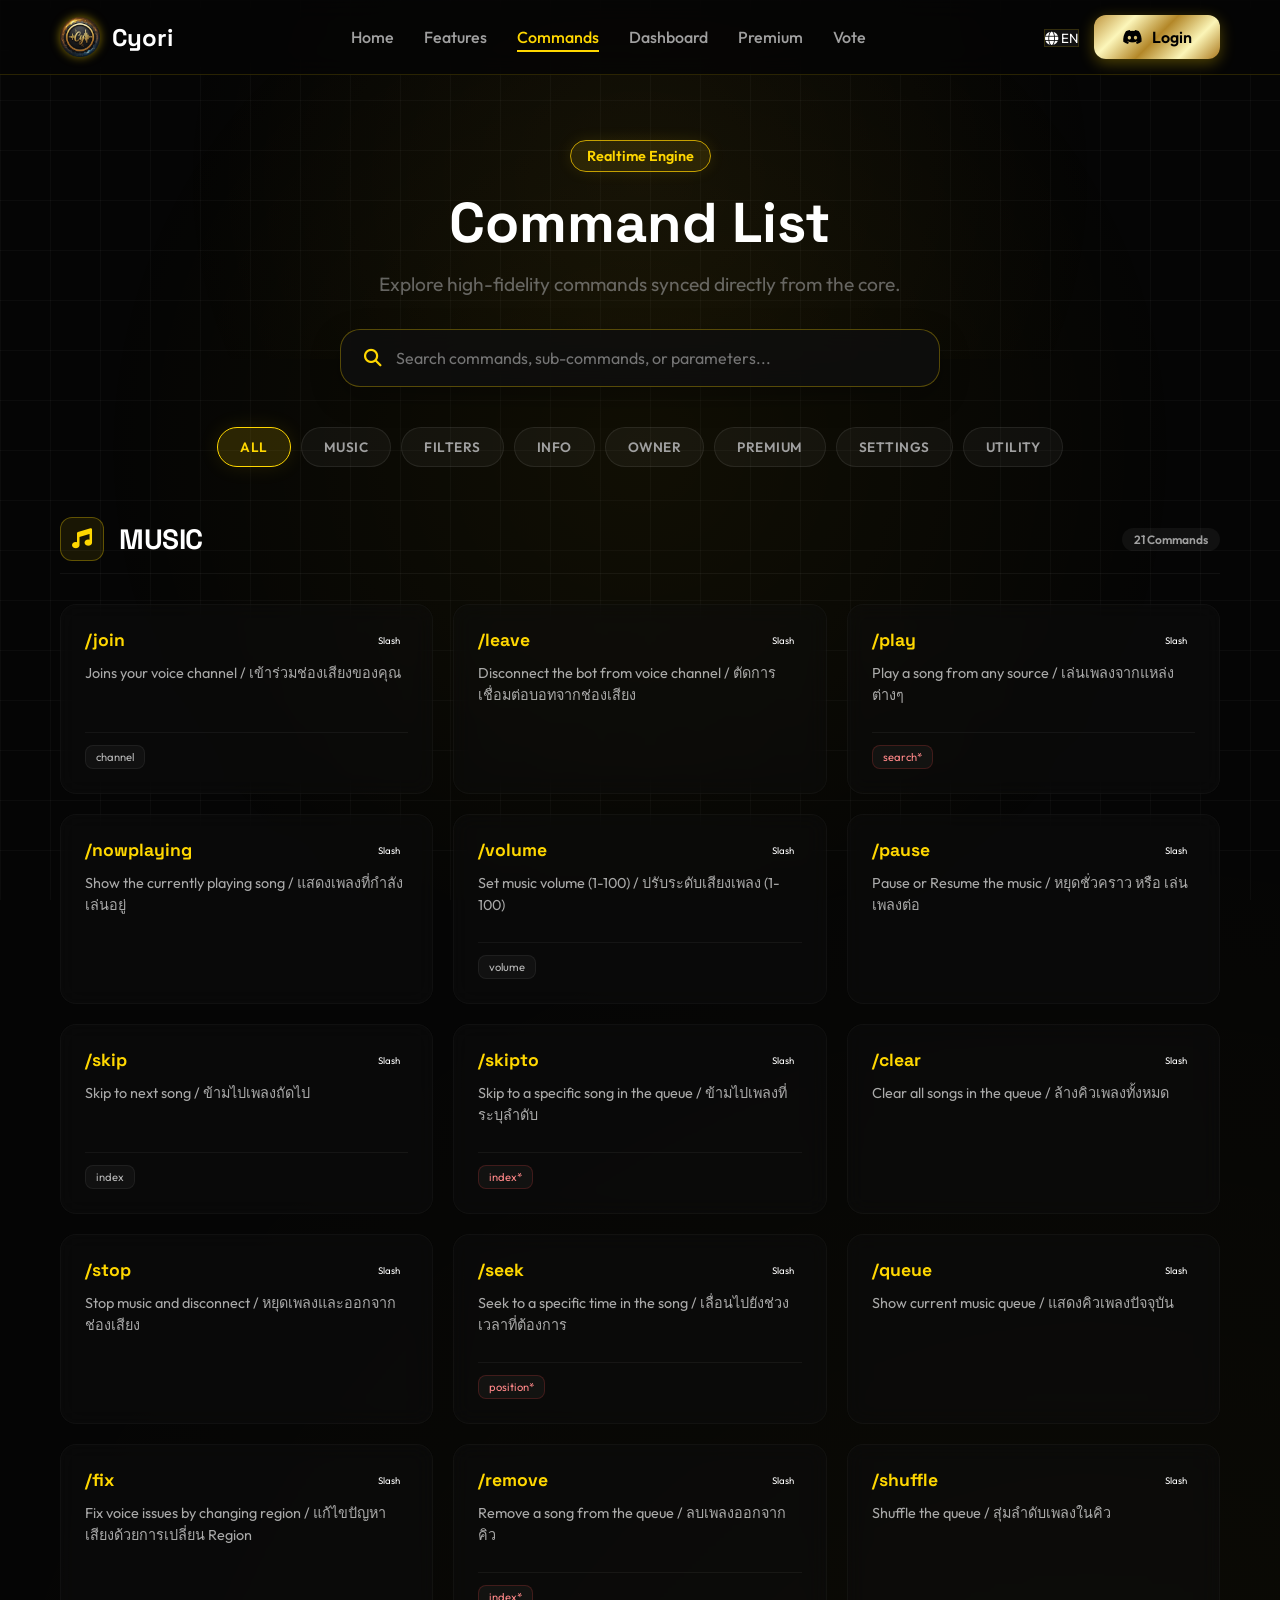
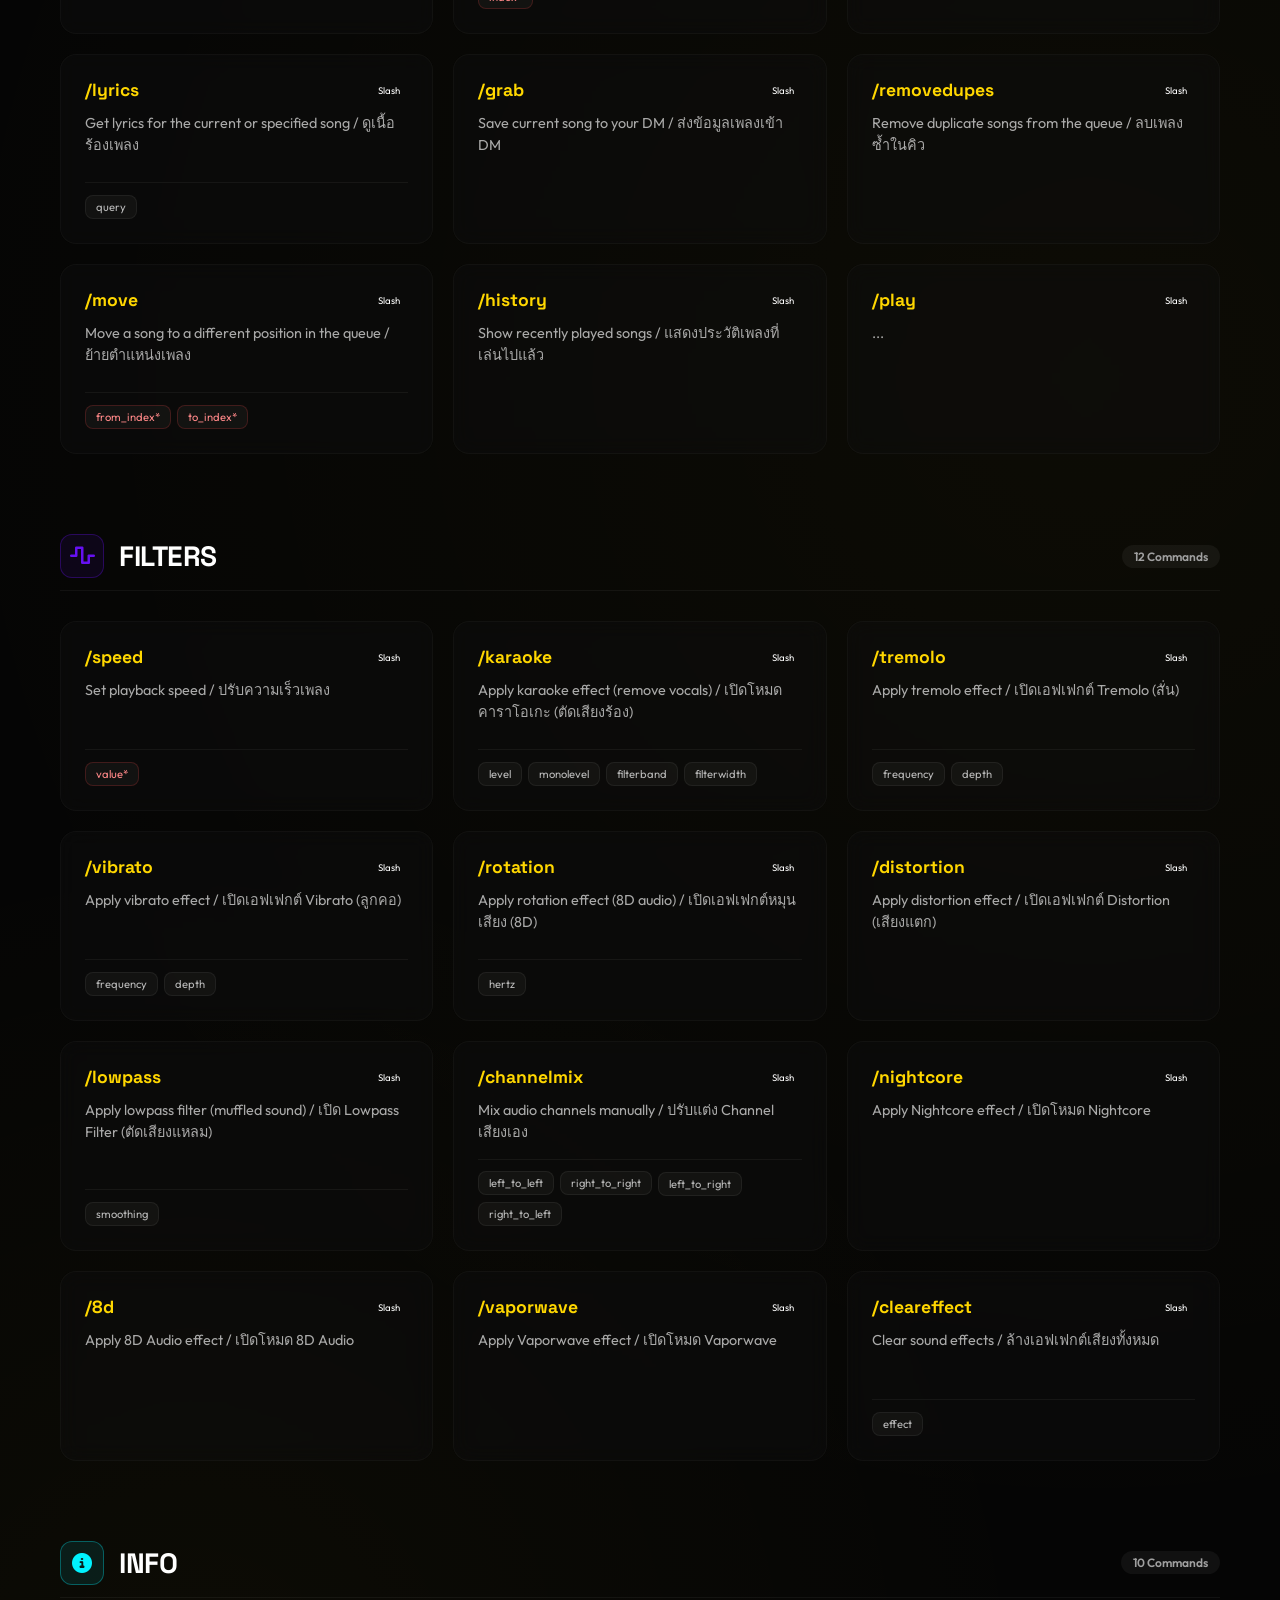
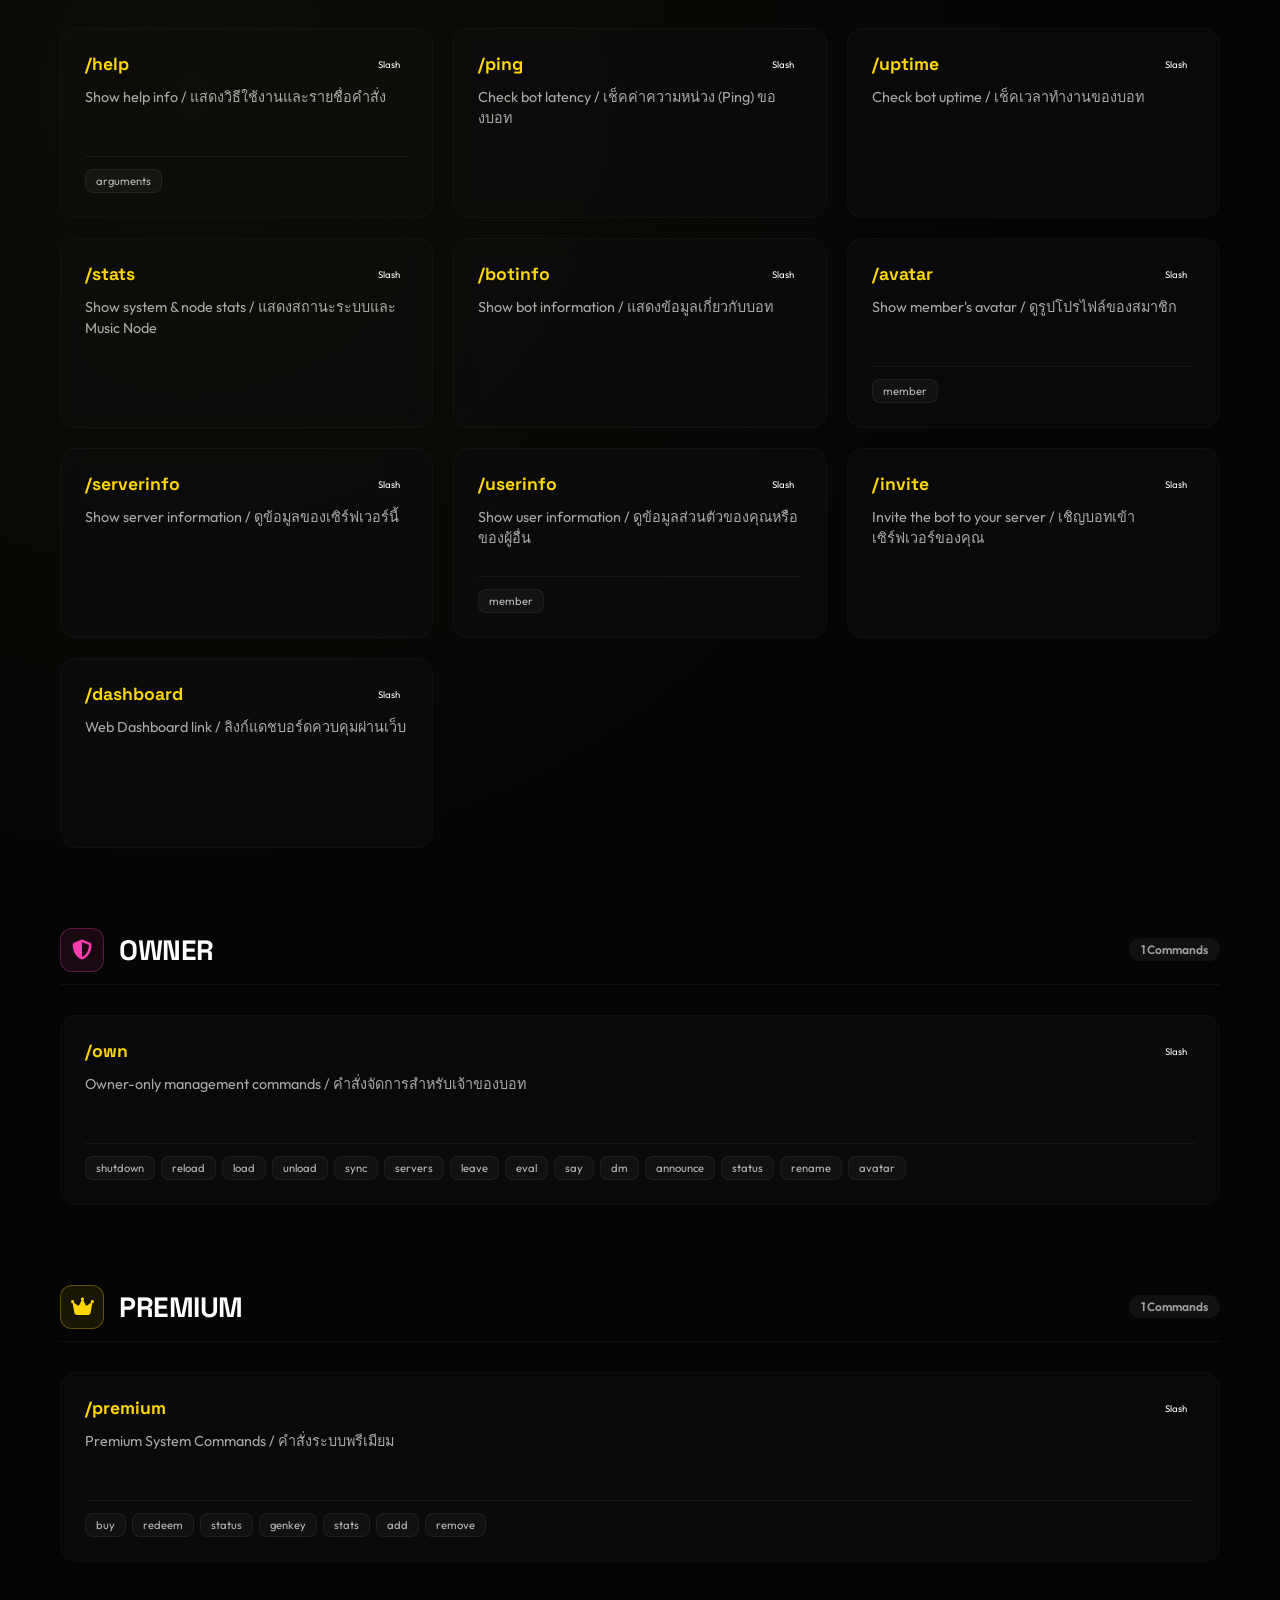
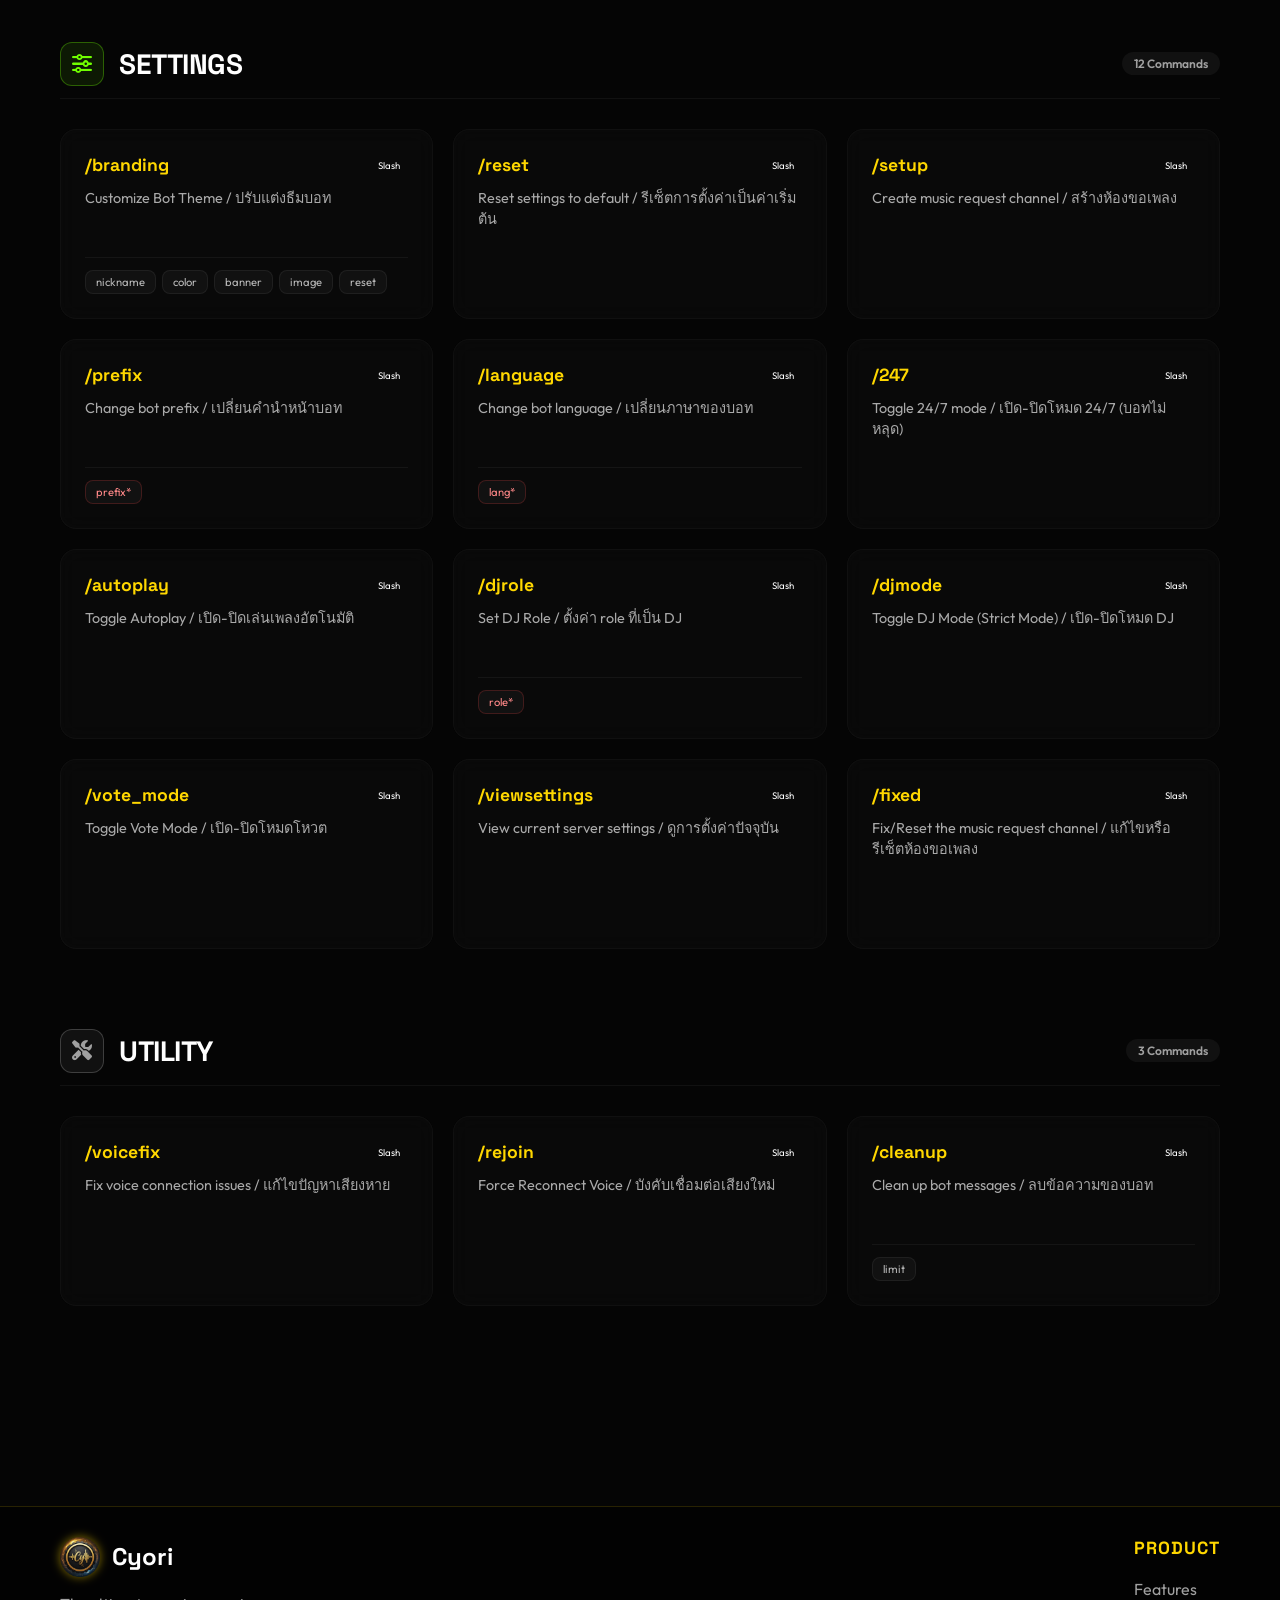
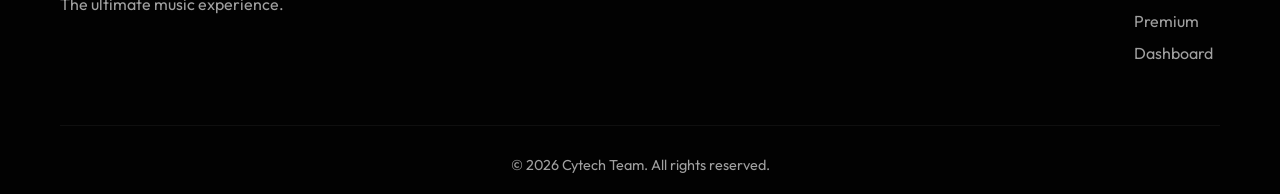
==== commit 635f1fd4: "feat: add premium crown badge to profile avatar" ====
--- a/web/commands.html
+++ b/web/commands.html
@@ -45,14 +45,16 @@
             max-width: 600px;
             margin: -30px auto 40px;
             position: relative;
-            z-index: 10;
+            z-index: 100;
+            /* Increased ensure visible */
         }
 
         .commands-search-input {
             width: 100%;
             padding: 18px 25px 18px 55px;
-            background: rgba(15, 15, 15, 0.82);
-            border: 1px solid rgba(255, 215, 0, 0.2);
+            background: rgba(15, 15, 15, 0.85);
+            border: 1px solid rgba(255, 215, 0, 0.3);
+            /* Slightly more visible */
             border-radius: 20px;
             color: #fff;
             font-size: 1rem;
@@ -65,15 +67,20 @@
             outline: none;
             border-color: var(--gold-primary);
             box-shadow: 0 0 25px rgba(255, 204, 51, 0.2);
+            background: rgba(20, 20, 20, 0.95);
         }
 
         .commands-search-icon {
             position: absolute;
-            left: 22px;
+            left: 24px;
             top: 50%;
             transform: translateY(-50%);
             color: var(--gold-primary);
-            opacity: 0.6;
+            opacity: 1;
+            /* Full opacity to be sure */
+            font-size: 1.1rem;
+            pointer-events: none;
+            z-index: 101;
         }
 
         /* Category Filter Pills */
@@ -262,8 +269,11 @@
         <div class="container">
             <span class="hero-badge lang-text" data-en="Realtime Engine" data-th="ซิงค์ข้อมูลจริง">Realtime
                 Engine</span>
-            <h1 class="hero-title" style="font-size: 3.5rem; margin-bottom: 15px;">Command List</h1>
-            <p class="hero-desc" style="max-width: 600px; margin: 0 auto; opacity: 0.6;">
+            <h1 class="hero-title lang-text" data-en="Command List" data-th="รายการคำสั่ง"
+                style="font-size: 3.5rem; margin-bottom: 15px;">Command List</h1>
+            <p class="hero-desc lang-text" data-en="Explore high-fidelity commands synced directly from the core."
+                data-th="สำรวจคำสั่งคุณภาพสูงที่ซิงค์โดยตรงจากระบบหลัก"
+                style="max-width: 600px; margin: 0 auto; opacity: 0.6;">
                 Explore high-fidelity commands synced directly from the core.
             </p>
         </div>
@@ -271,9 +281,9 @@
 
     <div class="commands-container">
         <div class="commands-search-wrapper">
-            <i class="fas fa-search commands-search-icon"></i>
-            <input type="text" id="command-search" class="commands-search-input" placeholder="Search commands..."
-                oninput="handleSearch()">
+            <i class="fa-solid fa-magnifying-glass commands-search-icon"></i>
+            <input type="text" id="command-search" class="commands-search-input"
+                placeholder="Search commands, sub-commands, or parameters..." oninput="handleSearch()">
         </div>
 
         <div id="filter-pills" class="filter-pills">
@@ -297,7 +307,6 @@
                     <p class="lang-text" data-en="The ultimate music experience."
                         data-th="ประสบการณ์การฟังเพลงที่ดีที่สุด">The ultimate music experience.</p>
                 </div>
-                <!-- Standard Footer Cols -->
                 <div class="footer-col">
                     <h4 class="lang-text" data-en="Product" data-th="ผลิตภัณฑ์">Product</h4>
                     <ul>
@@ -316,9 +325,9 @@
         let allCommands = [];
         let activeCategory = 'all';
 
-        // Robust Manual Categorization Logic
+        // Enhanced Category Mapping
         const CATEGORY_MAP = {
-            'MUSIC': ['play', 'join', 'leave', 'nowplaying', 'volume', 'pause', 'skip', 'skipto', 'clear', 'stop', 'seek', 'queue', 'fix', 'remove', 'shuffle', 'lyrics', 'grab', 'removedupes', 'move', 'history'],
+            'MUSIC': ['play', 'join', 'leave', 'nowplaying', 'volume', 'pause', 'resume', 'skip', 'skipto', 'clear', 'stop', 'seek', 'queue', 'fix', 'remove', 'shuffle', 'lyrics', 'grab', 'removedupes', 'move', 'history'],
             'FILTERS': ['speed', 'karaoke', 'tremolo', 'vibrato', 'rotation', '8d', 'distortion', 'lowpass', 'channelmix', 'nightcore', 'vaporwave', 'cleareffect'],
             'INFO': ['help', 'ping', 'uptime', 'stats', 'botinfo', 'avatar', 'serverinfo', 'userinfo', 'invite', 'dashboard'],
             'SETTINGS': ['branding', 'reset', 'setup', 'prefix', 'language', '247', 'autoplay', 'djrole', 'djmode', 'vote_mode', 'viewsettings', 'fixed'],
@@ -338,21 +347,20 @@
         };
 
         function getCategoryForCommand(name) {
+            const n = name.toLowerCase();
             for (const [cat, cmds] of Object.entries(CATEGORY_MAP)) {
-                if (cmds.includes(name.toLowerCase())) return cat;
+                if (cmds.includes(n)) return cat;
             }
             return 'OTHER';
         }
 
         async function loadCommands() {
             const container = document.getElementById('category-sections');
-            var isLocal = false;
+            let isLocal = false;
             try { isLocal = IS_LOCAL; } catch (e) { isLocal = window.location.hostname === 'localhost'; }
 
             try {
-                // Determine best URL
                 const url = isLocal ? "http://localhost:8000/api/commands" : "/api/proxy?action=commands";
-
                 const res = await fetch(url).catch(e => null);
                 let data = null;
 
@@ -363,14 +371,11 @@
                     }
                 }
 
-                // If API fails or returns HTML/Error, use local payload
                 if (!data || data.error) {
-                    console.warn("[Commands] API failure, using local payload");
                     const localRes = await fetch("slash_commands_payload.json");
                     data = await localRes.json();
                 }
 
-                // Unified Parsing
                 let rawList = Array.isArray(data) ? data : (data.commands || data.slash_payload || []);
                 allCommands = rawList.map(c => ({
                     ...c,
@@ -382,14 +387,16 @@
                 if (typeof updateLanguage === 'function') updateLanguage();
 
             } catch (e) {
-                console.error("[Commands] Critical failure:", e);
+                console.error("[Commands] Load Error:", e);
                 container.innerHTML = `<div class="empty-state"><h3>Failed to load commands</h3></div>`;
             }
         }
 
         function updatePills() {
             const pillBox = document.getElementById('filter-pills');
-            const cats = [...new Set(allCommands.map(c => c.category))].sort();
+            const cats = [...new Set(allCommands.map(c => c.category))].sort((a, b) => {
+                if (a === 'MUSIC') return -1; if (b === 'MUSIC') return 1; return a.localeCompare(b);
+            });
 
             pillBox.innerHTML = `<div class="pill active" onclick="setCategory('all', this)">ALL</div>` +
                 cats.map(cat => `<div class="pill" onclick="setCategory('${cat}', this)">${cat}</div>`).join('');
@@ -403,11 +410,39 @@
         }
 
         function handleSearch() {
-            const q = document.getElementById('command-search').value.toLowerCase();
+            const q = document.getElementById('command-search').value.toLowerCase().trim();
             let filtered = allCommands;
-            if (activeCategory !== 'all') filtered = filtered.filter(c => c.category === activeCategory);
-            if (q) filtered = filtered.filter(c => c.name.toLowerCase().includes(q) || (c.description && c.description.toLowerCase().includes(q)));
+
+            if (activeCategory !== 'all') {
+                filtered = filtered.filter(c => c.category === activeCategory);
+            }
+
+            if (q) {
+                filtered = filtered.filter(c => {
+                    // 1. Check parent name/description
+                    if (c.name.toLowerCase().includes(q) || (c.description && c.description.toLowerCase().includes(q))) return true;
+
+                    // 2. Recursive check for sub-commands (options type 1 or 2)
+                    if (c.options && Array.isArray(c.options)) {
+                        return checkOptionsRecursive(c.options, q);
+                    }
+                    return false;
+                });
+            }
             renderAll(filtered);
+        }
+
+        function checkOptionsRecursive(options, query) {
+            return options.some(opt => {
+                // Check name/description of this option
+                if (opt.name.toLowerCase().includes(query) || (opt.description && opt.description.toLowerCase().includes(query))) return true;
+
+                // If it's a sub-command/group, it might have nested options
+                if (opt.options && Array.isArray(opt.options)) {
+                    return checkOptionsRecursive(opt.options, query);
+                }
+                return false;
+            });
         }
 
         function renderAll(list = allCommands) {
@@ -417,14 +452,12 @@
                 return;
             }
 
-            // Group by category
             const groups = {};
             list.forEach(c => {
                 if (!groups[c.category]) groups[c.category] = [];
                 groups[c.category].push(c);
             });
 
-            // Sort categories for logic: Music first
             const sortedCats = Object.keys(groups).sort((a, b) => {
                 if (a === 'MUSIC') return -1; if (b === 'MUSIC') return 1;
                 return a.localeCompare(b);
@@ -436,7 +469,7 @@
                 return `
                 <div class="category-section">
                     <div class="category-header">
-                        <div class="category-icon" style="color: ${meta.color}; border-color: ${meta.color}30; background: ${meta.color}08;">
+                        <div class="category-icon" style="color: ${meta.color}; border-color: ${meta.color}50; background: ${meta.color}15;">
                             <i class="fas ${meta.icon}"></i>
                         </div>
                         <h2 class="category-title">${cat}</h2>
@@ -445,14 +478,14 @@
                     <div class="grid-3">
                         ${cmds.map(c => `
                             <div class="card cmd-card">
-                                <div style="display:flex; justify-content:space-between; align-items:center; margin-bottom:15px;">
+                                <div style="display:flex; justify-content:space-between; align-items:center; margin-bottom:12px;">
                                     <span class="cmd-name">/${c.name}</span>
                                     <span class="payload-badge" style="font-size:0.6rem; padding: 2px 8px;">Slash</span>
                                 </div>
-                                <p style="font-size:0.9rem; opacity:0.65; flex-grow:1; line-height:1.5;">${c.description || '...'}</p>
+                                <p style="font-size:0.9rem; opacity:0.65; flex-grow:1; line-height:1.5; margin-bottom:15px;">${c.description || '...'}</p>
                                 ${c.options && c.options.length > 0 ? `
-                                    <div style="margin-top:20px; display:flex; flex-wrap:wrap; gap:6px; border-top:1px solid rgba(255,255,255,0.05); padding-top:10px;">
-                                        ${c.options.map(o => `<span class="option-tag ${o.required ? 'required' : ''}">${o.name}${o.required ? '*' : ''}</span>`).join('')}
+                                    <div style="margin-top:auto; display:flex; flex-wrap:wrap; gap:6px; border-top:1px solid rgba(255,255,255,0.05); padding-top:12px;">
+                                        ${renderOptionsRecursive(c.options)}
                                     </div>
                                 ` : ''}
                             </div>
@@ -462,6 +495,17 @@
             }).join('');
         }
 
+        function renderOptionsRecursive(options) {
+            return options.map(o => {
+                // Only show top-level options for the card (to avoid clutter)
+                // Sub-commands (type 1) are shown separately if they are nested deeply
+                const isSub = o.type === 1 || o.type === 2;
+                return `<span class="option-tag ${o.required ? 'required' : ''} ${isSub ? 'sub-cmd' : ''}" title="${o.description || ''}">
+                    ${o.name}${o.required ? '*' : ''}
+                </span>`;
+            }).join('');
+        }
+
         document.addEventListener('DOMContentLoaded', loadCommands);
     </script>
 </body>
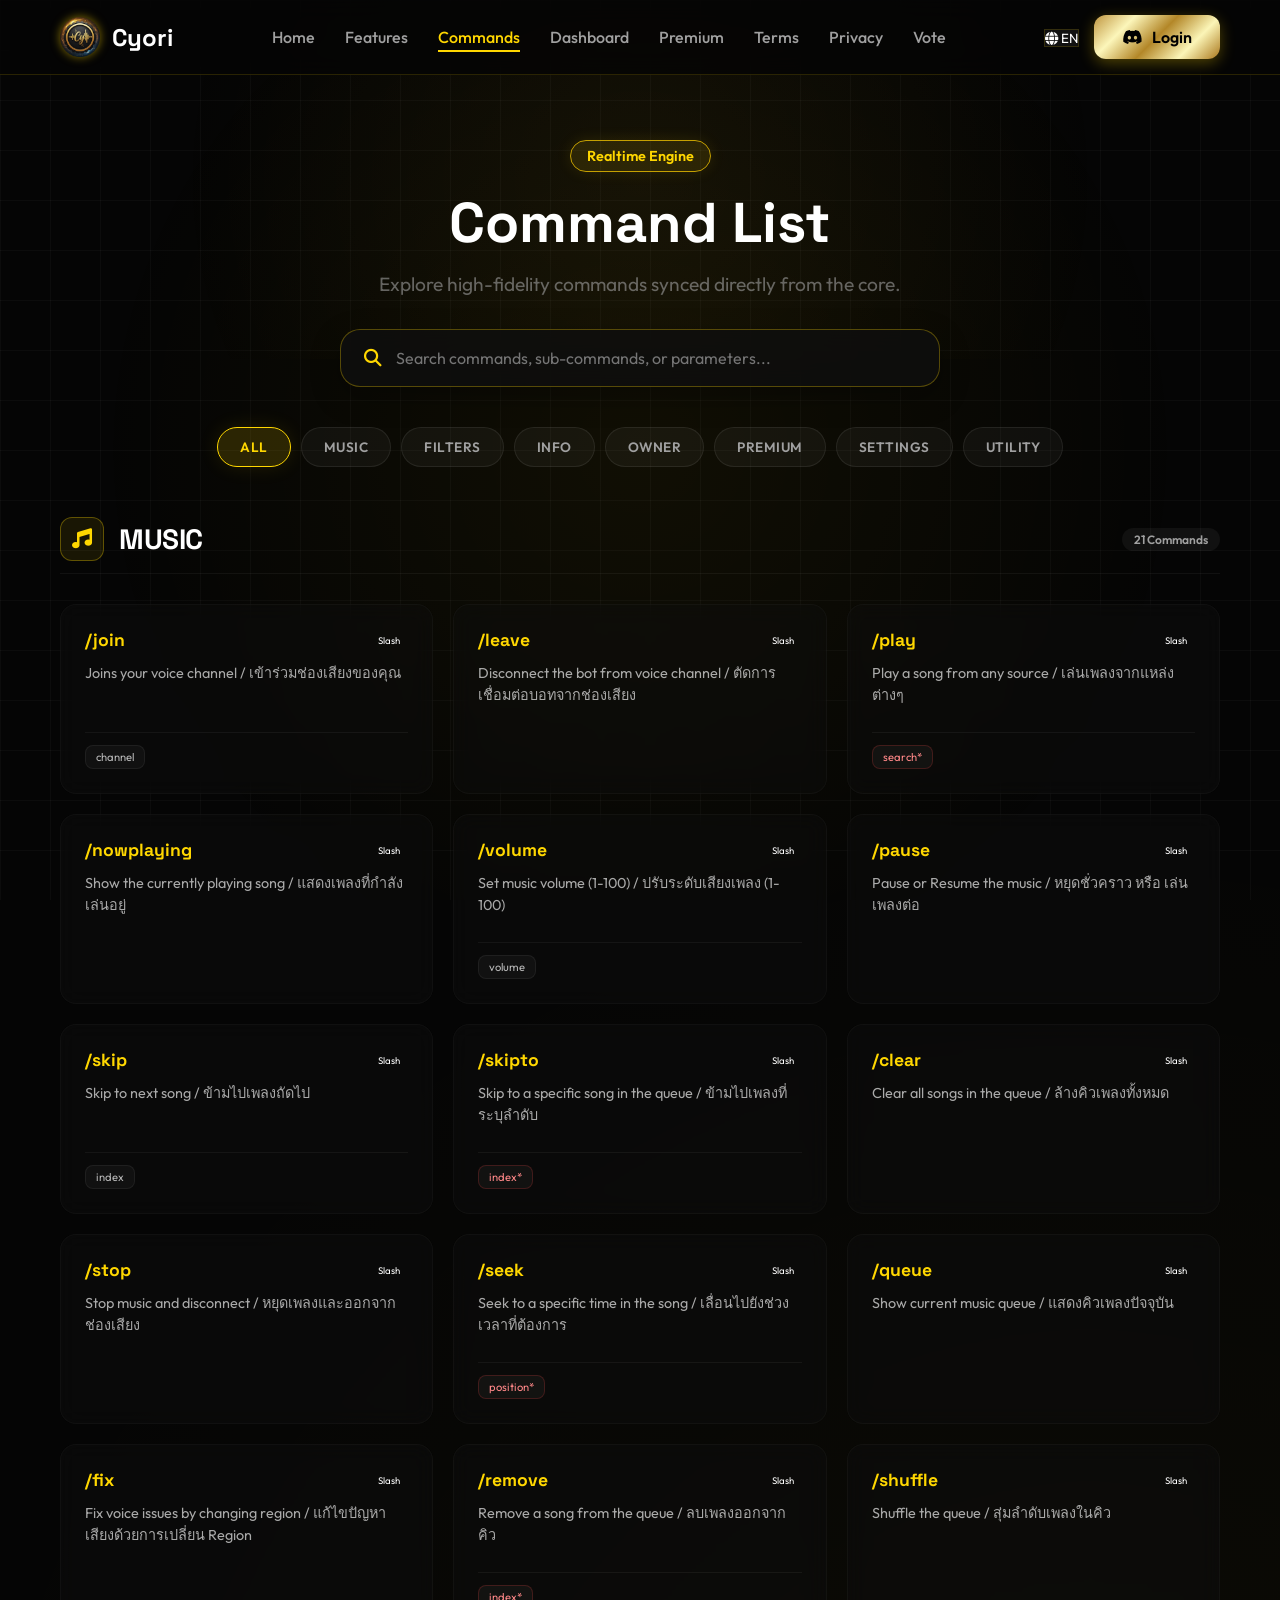
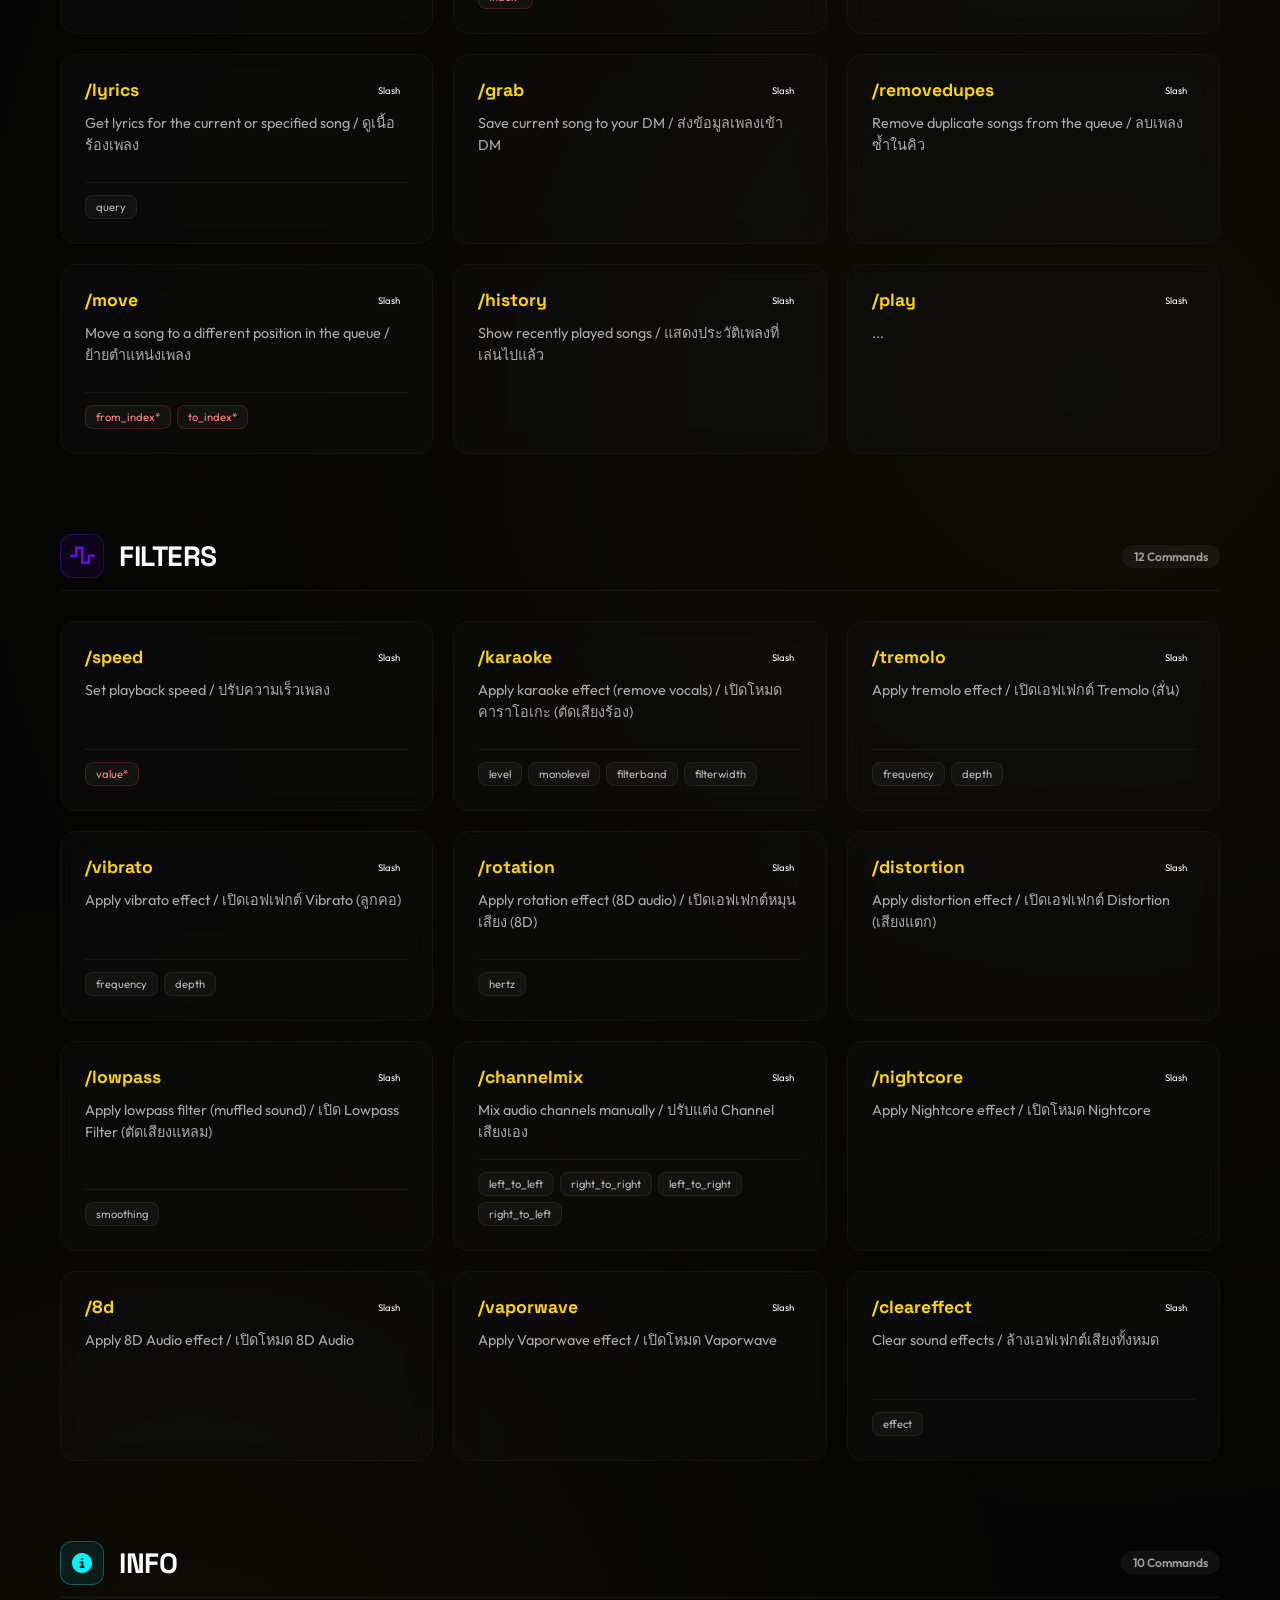
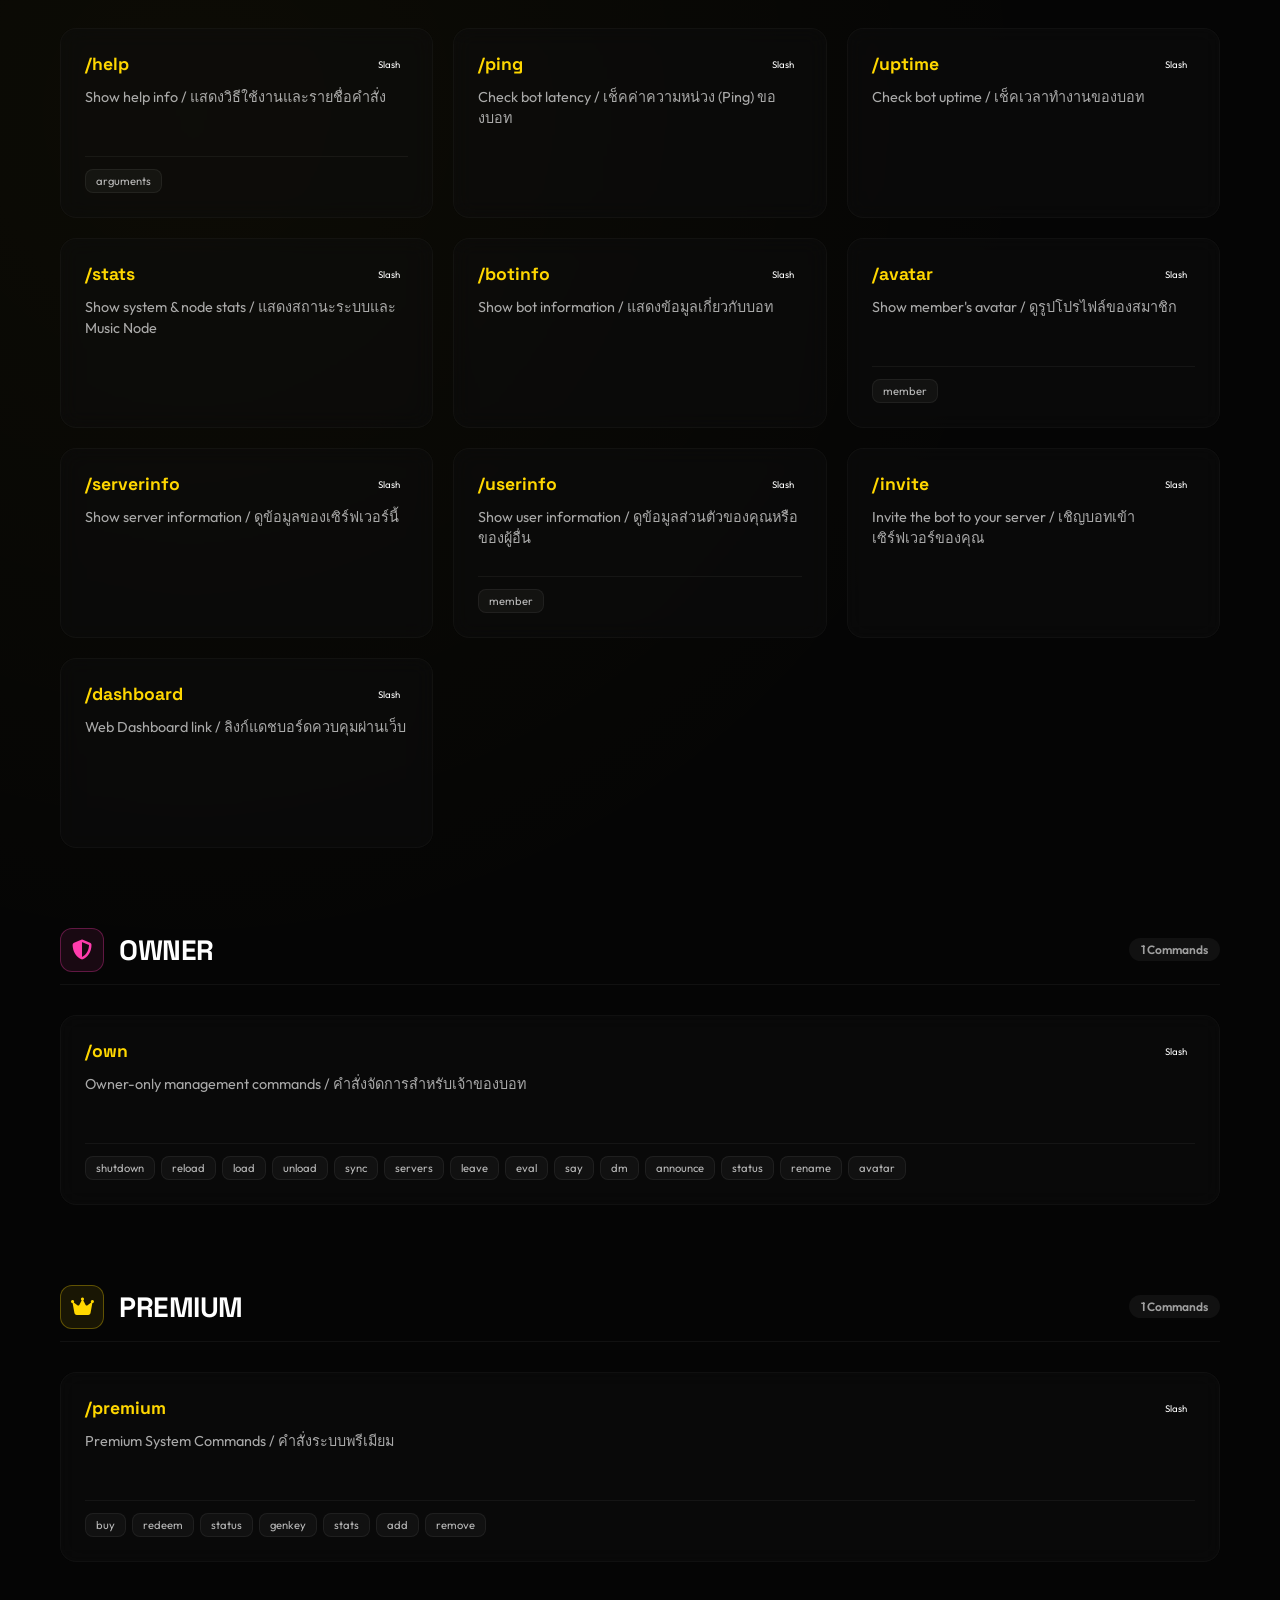
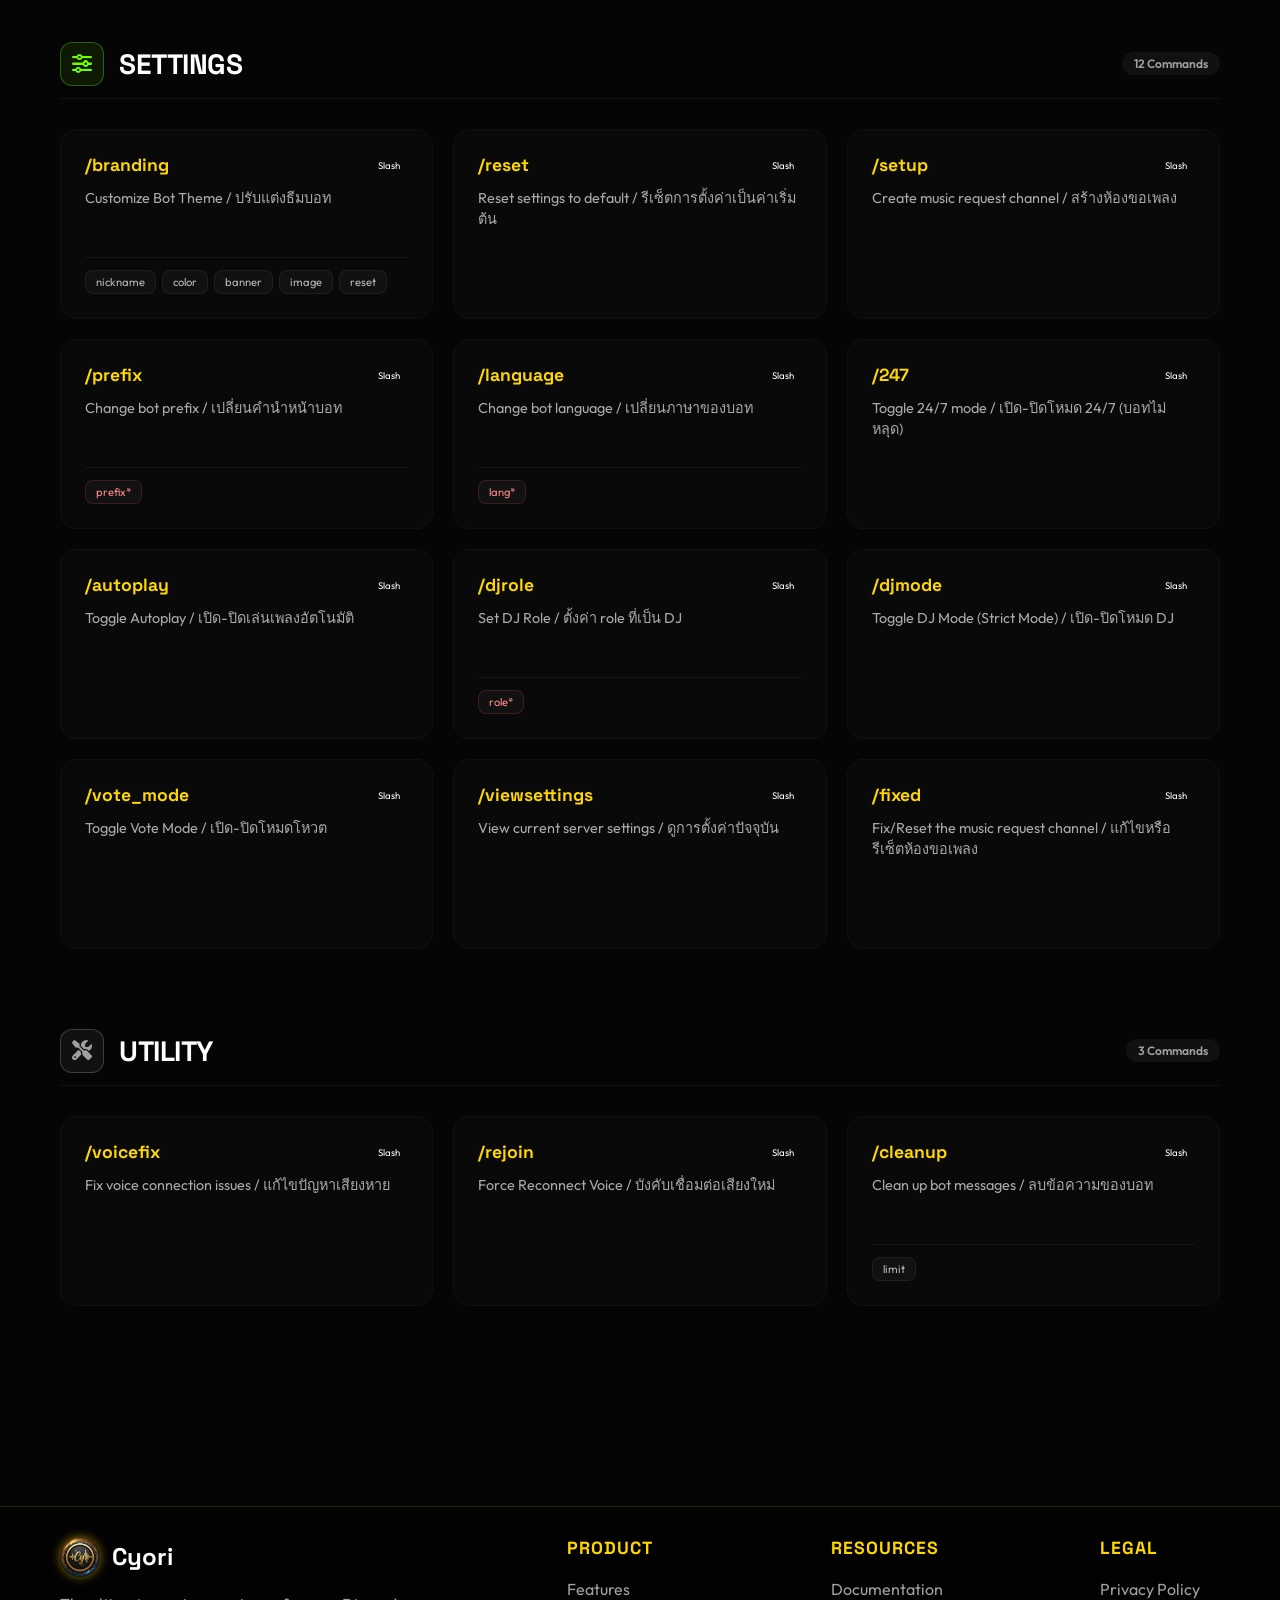
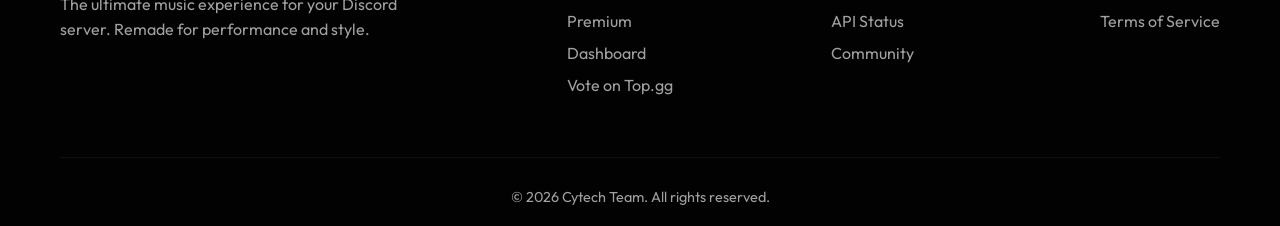
==== commit c7e988ab: "feat: unify website layout, sync copyright across all pages, and improve i18n support" ====
--- a/web/commands.html
+++ b/web/commands.html
@@ -247,6 +247,9 @@
                             data-th="แผงควบคุม">Dashboard</a></li>
                     <li><a href="premium.html" class="nav-link lang-text" data-en="Premium"
                             data-th="พรีเมียม">Premium</a></li>
+                    <li><a href="terms.html" class="nav-link lang-text" data-en="Terms" data-th="ข้อตกลง">Terms</a></li>
+                    <li><a href="privacy.html" class="nav-link lang-text" data-en="Privacy"
+                            data-th="ความเป็นส่วนตัว">Privacy</a></li>
                     <li><a href="https://top.gg/bot/1469606905948405833/vote" target="_blank" class="nav-link lang-text"
                             data-en="Vote" data-th="โหวต">Vote</a></li>
                 </ul>
@@ -298,27 +301,6 @@
         </div>
     </div>
 
-    <footer>
-        <div class="container">
-            <div class="footer-content">
-                <div class="footer-brand">
-                    <div class="brand"><img src="logo-circle.png" class="brand-logo"><span
-                            class="brand-name">Cyori</span></div>
-                    <p class="lang-text" data-en="The ultimate music experience."
-                        data-th="ประสบการณ์การฟังเพลงที่ดีที่สุด">The ultimate music experience.</p>
-                </div>
-                <div class="footer-col">
-                    <h4 class="lang-text" data-en="Product" data-th="ผลิตภัณฑ์">Product</h4>
-                    <ul>
-                        <li><a href="index.html#features">Features</a></li>
-                        <li><a href="premium.html">Premium</a></li>
-                        <li><a href="dashboard.html">Dashboard</a></li>
-                    </ul>
-                </div>
-            </div>
-            <div class="copyright">© 2026 Cytech Team. All rights reserved.</div>
-        </div>
-    </footer>
 
     <script src="script.js"></script>
     <script>
@@ -508,6 +490,67 @@
 
         document.addEventListener('DOMContentLoaded', loadCommands);
     </script>
-</body>
+    <!-- Footer Area -->
+    <footer>
+        <div class="container">
+            <div class="footer-content">
+                <div class="footer-brand">
+                    <div class="brand">
+                        <img src="logo-circle.png" alt="Cyori" class="brand-logo">
+                        <span class="brand-name">Cyori</span>
+                    </div>
+                    <p class="lang-text"
+                        data-en="The ultimate music experience for your Discord server. Remade for performance and style."
+                        data-th="ประสบการณ์การฟังเพลงที่ดีที่สุดสำหรับ Discord ของคุณ ออกแบบใหม่เพื่อประสิทธิภาพและสไตล์ที่เหนือกว่า">
+                        The ultimate music experience.
+                    </p>
+                </div>
+
+                <div class="footer-col">
+                    <h4 class="lang-text" data-en="Product" data-th="ผลิตภัณฑ์">Product</h4>
+                    <ul>
+                        <li><a href="index.html#features" class="lang-text" data-en="Features"
+                                data-th="ฟีเจอร์">Features</a></li>
+                        <li><a href="premium.html" class="lang-text" data-en="Premium" data-th="พรีเมียม">Premium</a>
+                        </li>
+                        <li><a href="dashboard.html" class="lang-text" data-en="Dashboard"
+                                data-th="แดชบอร์ด">Dashboard</a></li>
+                        <li><a href="https://top.gg/bot/1469606905948405833/vote" target="_blank" class="lang-text"
+                                data-en="Vote on Top.gg" data-th="โหวตบน Top.gg">Vote on
+                                Top.gg</a></li>
+                    </ul>
+                </div>
+
+                <div class="footer-col">
+                    <h4 class="lang-text" data-en="Resources" data-th="ทรัพยากร">Resources</h4>
+                    <ul>
+                        <li><a href="documentation.html" class="lang-text" data-en="Documentation"
+                                data-th="คู่มือการใช้">Documentation</a></li>
+                        <li><a href="#" class="lang-text" data-en="API Status" data-th="สถานะระบบ">API Status</a></li>
+                        <li><a href="https://discord.gg/jcJ2P6Bh2p" class="lang-text" data-en="Community"
+                                data-th="ชุมชน">Community</a></li>
+                    </ul>
+                </div>
+
+                <div class="footer-col">
+                    <h4 class="lang-text" data-en="Legal" data-th="กฎหมาย">Legal</h4>
+                    <ul>
+                        <li><a href="privacy.html" class="lang-text" data-en="Privacy Policy"
+                                data-th="นโยบายความเป็นส่วนตัว">Privacy Policy</a></li>
+                        <li><a href="terms.html" class="lang-text" data-en="Terms of Service"
+                                data-th="ข้อตกลงการใช้บริการ">Terms of Service</a></li>
+                    </ul>
+                </div>
+            </div>
+
+            <div class="copyright lang-text" data-en="© 2026 Cytech Team. All rights reserved."
+                data-th="© 2026 Cytech Team สงวนลิขสิทธิ์">
+                © 2026 Cytech Team. All rights reserved.
+            </div>
+        </div>
+    </footer>
+
+    <script src="script.js"></script>
+    <div class="menu-overlay"></div>
 
 </html>
--- a/web/style.css
+++ b/web/style.css
@@ -2586,5 +2586,130 @@
 }
 
 .modal-body::-webkit-scrollbar-thumb:hover {
-    background: var(--gold-primary);
-}+
+    /* --- LUXURY COLLECTION & FOLDER SYSTEM --- */
+    .folder-card {
+        background: rgba(255, 255, 255, 0.03);
+        border: 1px solid var(--glass-border);
+        border-radius: 20px;
+        padding: 12px;
+        transition: all 0.4s var(--ease-smooth);
+        position: relative;
+        text-align: left;
+    }
+
+    .folder-card:hover {
+        transform: translateY(-8px) scale(1.02);
+        border-color: var(--gold-primary);
+        background: rgba(255, 215, 0, 0.05);
+        box-shadow: 0 15px 40px rgba(0, 0, 0, 0.6), 0 0 20px rgba(255, 215, 0, 0.1);
+    }
+
+    .folder-thumb-wrapper {
+        position: relative;
+        border-radius: 14px;
+        overflow: hidden;
+        aspect-ratio: 1/1;
+        background: #000;
+        cursor: pointer;
+    }
+
+    .folder-thumb {
+        width: 100%;
+        height: 100%;
+        object-fit: cover;
+        opacity: 0.8;
+        transition: transform 0.6s var(--ease-smooth);
+    }
+
+    .folder-card:hover .folder-thumb {
+        transform: scale(1.1) rotate(2deg);
+        opacity: 1;
+    }
+
+    .folder-badge {
+        position: absolute;
+        bottom: 10px;
+        right: 10px;
+        background: rgba(0, 0, 0, 0.8);
+        backdrop-filter: blur(5px);
+        color: var(--gold-primary);
+        padding: 4px 10px;
+        border-radius: 8px;
+        font-size: 0.75rem;
+        font-weight: 700;
+        border: 1px solid var(--gold-primary-faded);
+        z-index: 2;
+    }
+
+    .fa-spin-slow {
+        animation: fa-spin 5s infinite linear;
+    }
+
+    .folder-play-overlay {
+        position: absolute;
+        top: 50%;
+        left: 50%;
+        transform: translate(-50%, -50%) scale(0.8);
+        width: 54px;
+        height: 54px;
+        background: var(--gold-metallic);
+        border-radius: 50%;
+        display: flex;
+        align-items: center;
+        justify-content: center;
+        color: #000;
+        font-size: 1.5rem;
+        opacity: 0;
+        transition: all 0.3s var(--ease-smooth);
+        box-shadow: 0 0 25px rgba(255, 215, 0, 0.5);
+        z-index: 3;
+    }
+
+    .folder-thumb-wrapper:hover .folder-play-overlay {
+        opacity: 1;
+        transform: translate(-50%, -50%) scale(1);
+    }
+
+    .folder-info {
+        margin-top: 15px;
+        padding: 0 5px;
+    }
+
+    .folder-name {
+        font-weight: 700;
+        font-size: 1rem;
+        color: var(--text-main);
+        overflow: hidden;
+        text-overflow: ellipsis;
+        white-space: nowrap;
+    }
+
+    .folder-date {
+        font-size: 0.75rem;
+        color: var(--text-muted);
+        margin-top: 4px;
+    }
+
+    .folder-actions {
+        display: flex;
+        justify-content: flex-end;
+        gap: 12px;
+        margin-top: 15px;
+        border-top: 1px solid rgba(255, 255, 255, 0.05);
+        padding-top: 12px;
+    }
+
+    .btn-folder {
+        background: transparent;
+        border: none;
+        color: var(--text-muted);
+        cursor: pointer;
+        font-size: 1.1rem;
+        transition: 0.2s;
+    }
+
+    .btn-folder:hover {
+        color: var(--gold-primary);
+        transform: scale(1.2);
+    }
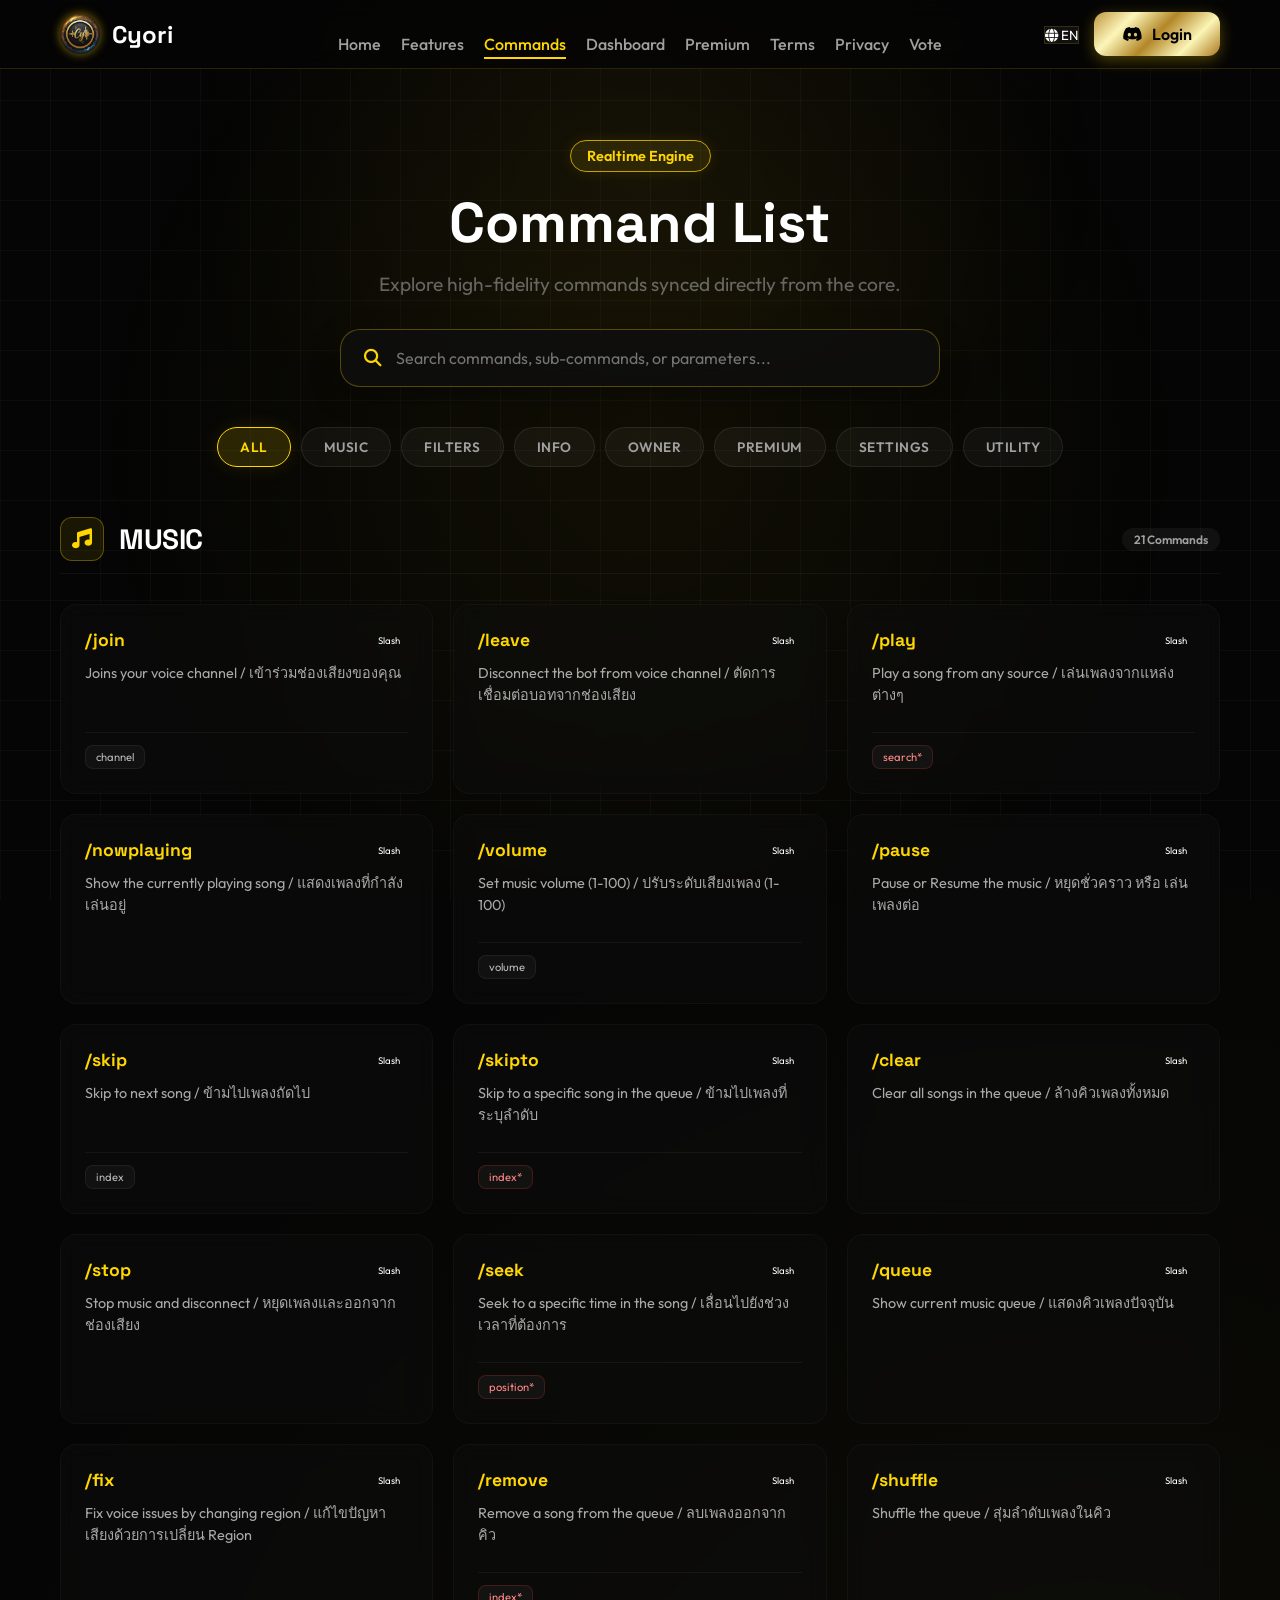
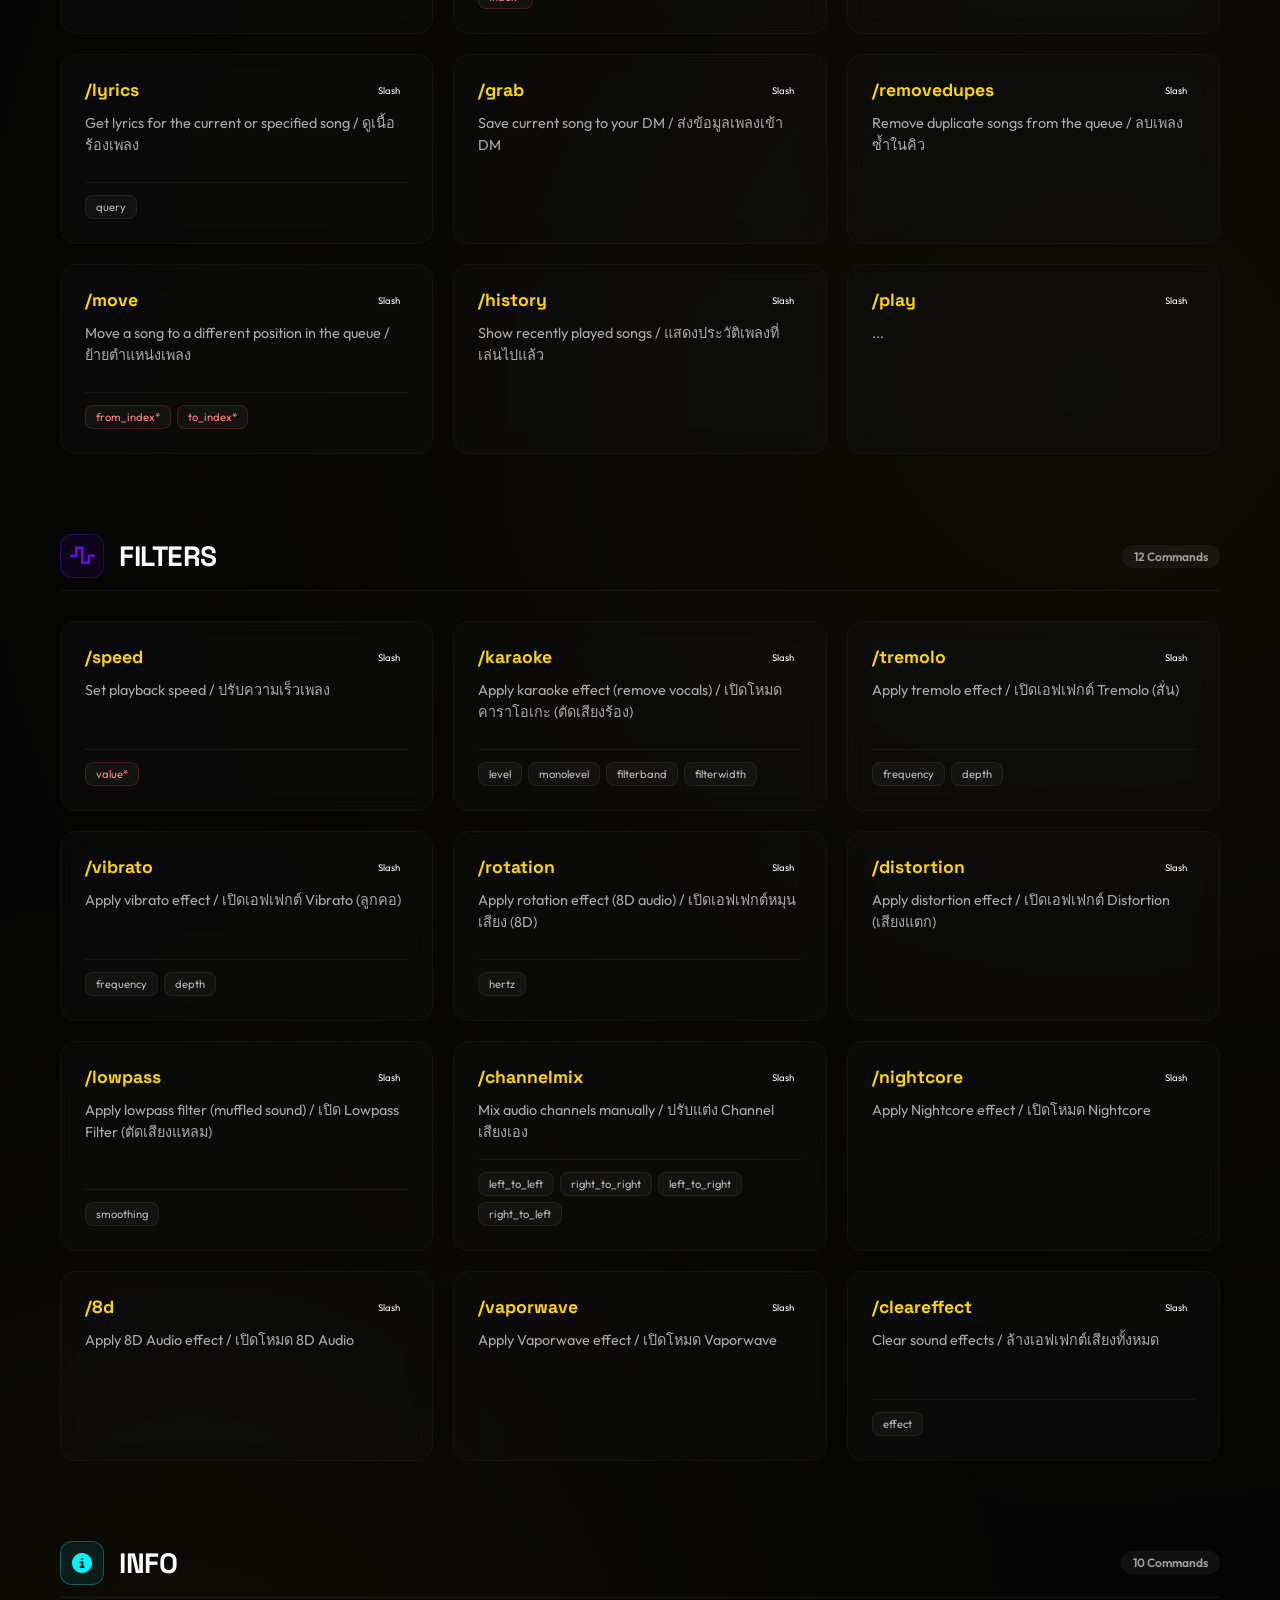
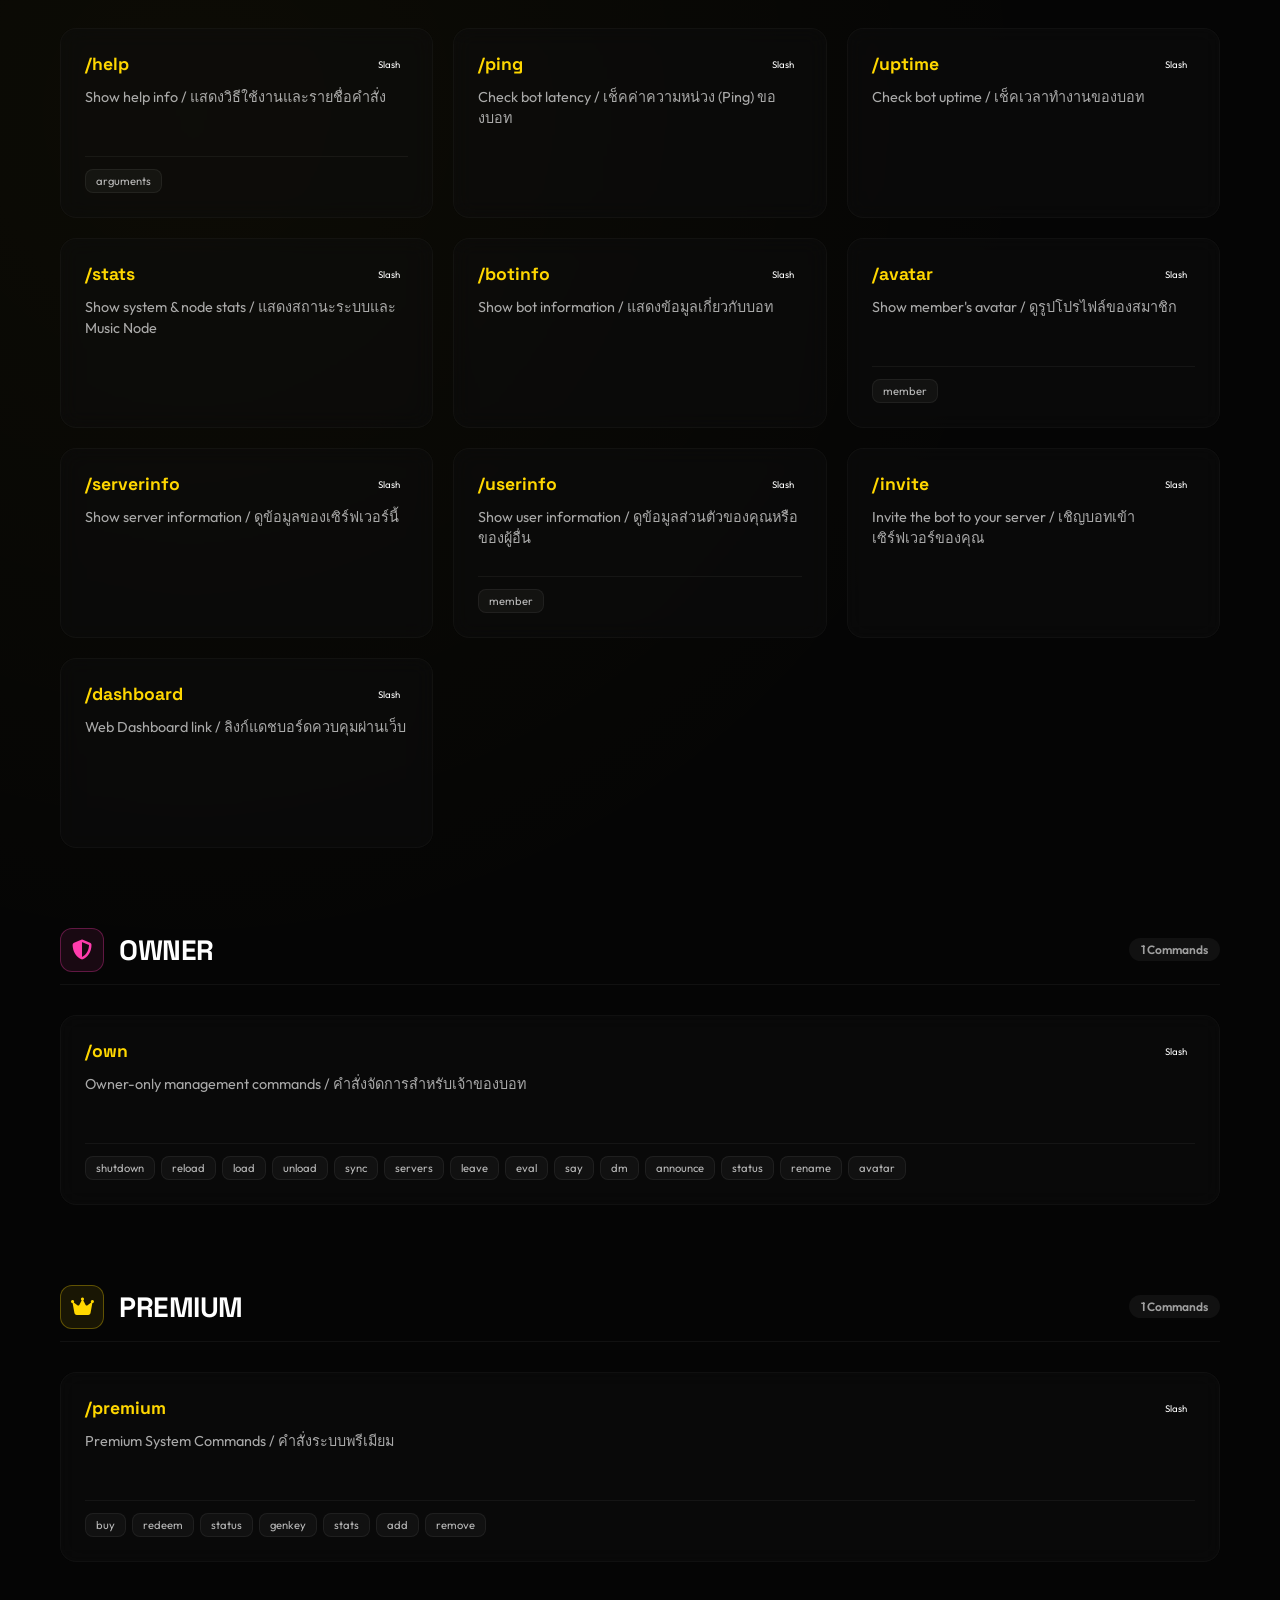
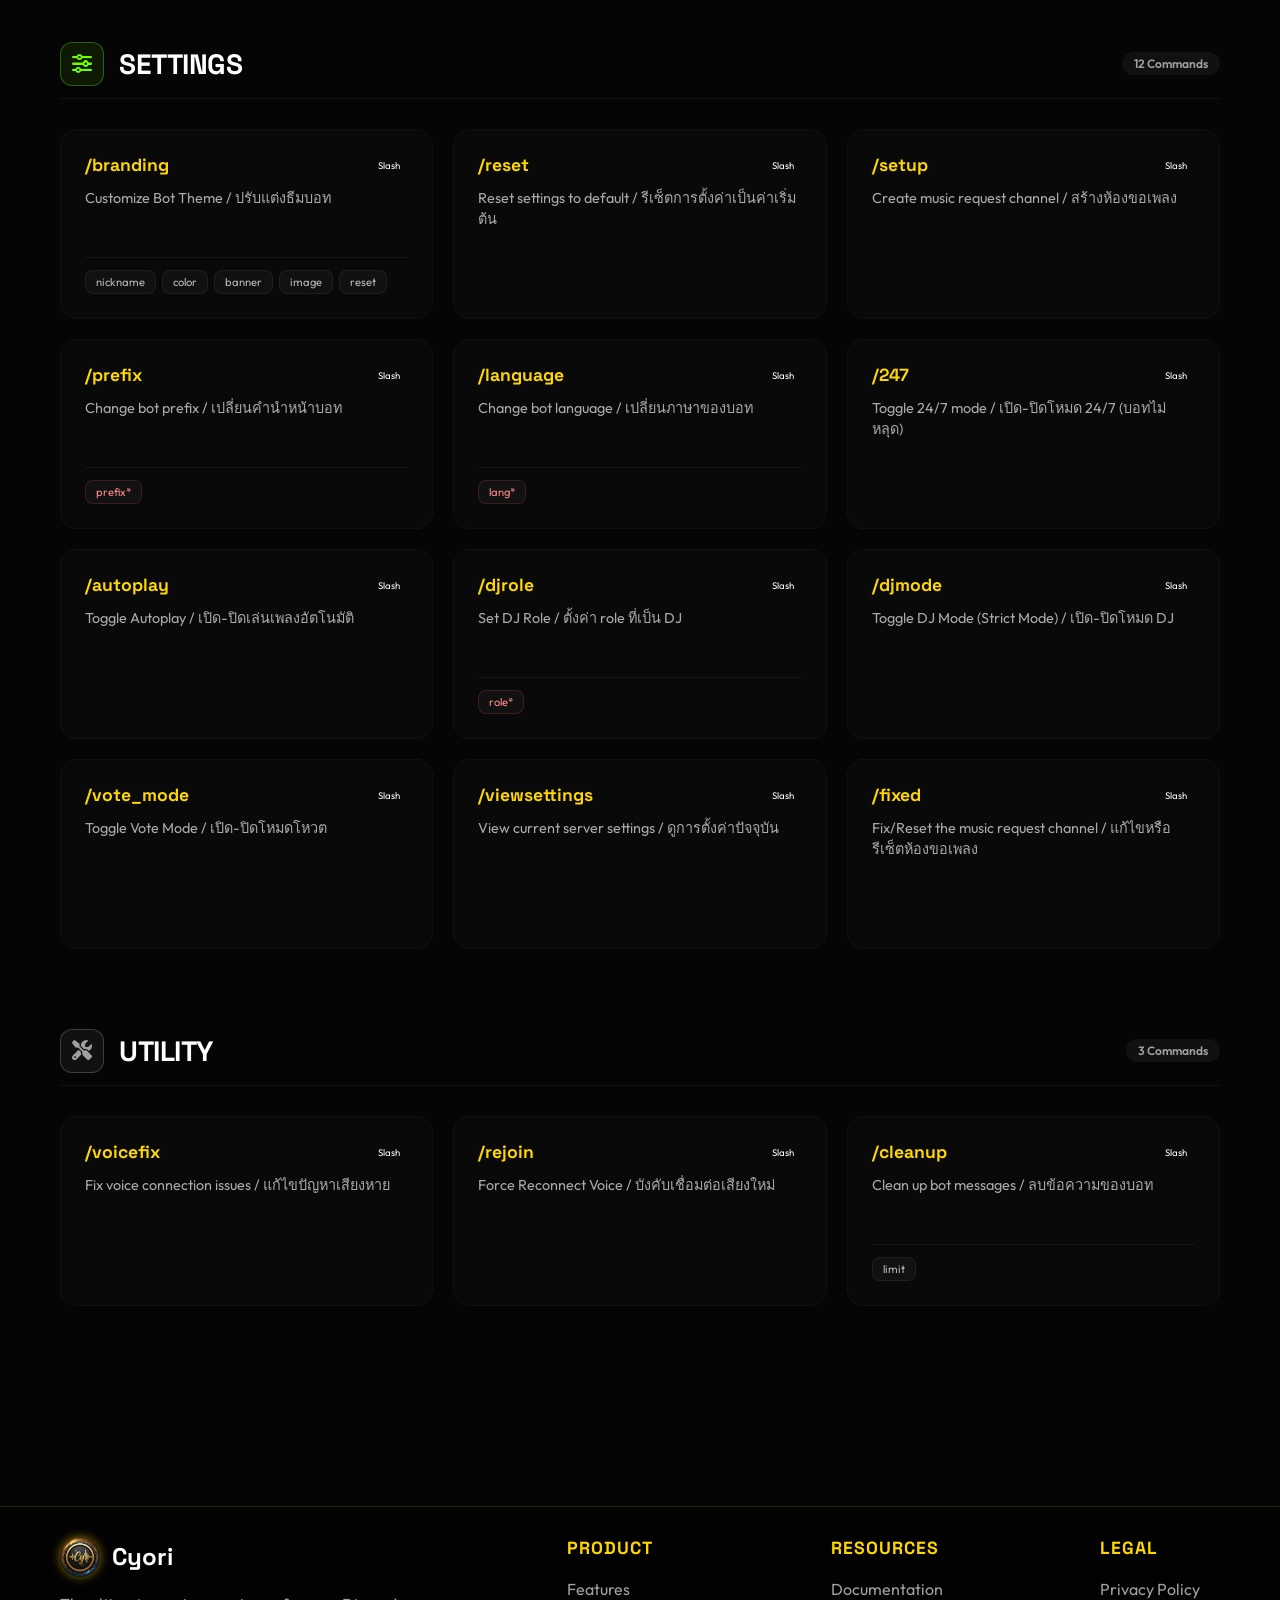
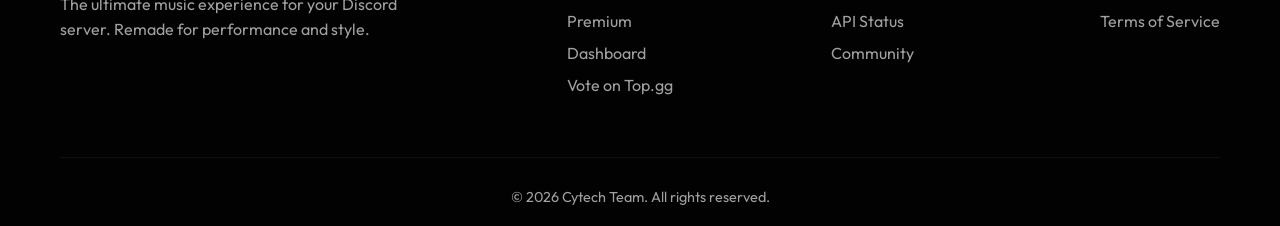
==== commit bab71355: "Standardize header and footer consistency across all pages" ====
--- a/web/commands.html
+++ b/web/commands.html
@@ -252,6 +252,24 @@
                             data-th="ความเป็นส่วนตัว">Privacy</a></li>
                     <li><a href="https://top.gg/bot/1469606905948405833/vote" target="_blank" class="nav-link lang-text"
                             data-en="Vote" data-th="โหวต">Vote</a></li>
+
+                    <!-- Mobile Exclusive Actions -->
+                    <li class="mobile-only-action">
+                        <div class="mobile-menu-divider"></div>
+                        <button onclick="toggleLanguage()" class="btn-glass mobile-nav-btn">
+                            <i class="fas fa-globe"></i>
+                            <span class="lang-text" data-en="Switch to Thai"
+                                data-th="เปลี่ยนเป็นภาษาอังกฤษ">Language</span>
+                        </button>
+                    </li>
+                    <li class="mobile-only-action">
+                        <a href="#" class="btn btn-primary login-btn" id="mobile-login-btn-tray" onclick="login()"
+                            style="width: 100%; margin-top: 10px;">
+                            <i class="fab fa-discord"></i>
+                            <span class="lang-text" data-en="Login to Dashboard"
+                                data-th="เข้าสู่ระบบแดชบอร์ด">Login</span>
+                        </a>
+                    </li>
                 </ul>
             </nav>
             <div class="header-actions">
--- a/web/style.css
+++ b/web/style.css
@@ -211,14 +211,15 @@
     backdrop-filter: blur(12px);
     border-bottom: 1px solid var(--glass-border);
     z-index: 4000;
-    /* High z-index to stay on top of overlay (3000) */
-    padding: 15px 0;
+    padding: 12px 0;
+    /* Slightly reduced padding */
 }
 
 header .container {
     display: flex;
     justify-content: space-between;
     align-items: center;
+    position: relative;
 }
 
 .brand {
@@ -243,8 +244,29 @@
 
 .nav-links {
     display: flex;
-    gap: 30px;
+    gap: 20px;
     list-style: none;
+    position: absolute;
+    left: 50%;
+    transform: translateX(-50%);
+    white-space: nowrap;
+}
+
+@media (max-width: 1250px) {
+    .nav-links {
+        gap: 12px;
+    }
+}
+
+@media (max-width: 1100px) {
+    .nav-links {
+        display: none;
+        /* Let the hamburger take over earlier or remove some links */
+    }
+
+    .mobile-toggle {
+        display: block !important;
+    }
 }
 
 .nav-link {
@@ -1757,6 +1779,8 @@
         box-shadow: -5px 0 30px rgba(0, 0, 0, 0.9);
         border-left: 1px solid var(--glass-border);
         overflow-y: auto;
+        left: auto;
+        transform: none;
     }
 
     .mobile-only-action {
@@ -2586,130 +2610,132 @@
 }
 
 .modal-body::-webkit-scrollbar-thumb:hover {
-
-    /* --- LUXURY COLLECTION & FOLDER SYSTEM --- */
-    .folder-card {
-        background: rgba(255, 255, 255, 0.03);
-        border: 1px solid var(--glass-border);
-        border-radius: 20px;
-        padding: 12px;
-        transition: all 0.4s var(--ease-smooth);
-        position: relative;
-        text-align: left;
-    }
-
-    .folder-card:hover {
-        transform: translateY(-8px) scale(1.02);
-        border-color: var(--gold-primary);
-        background: rgba(255, 215, 0, 0.05);
-        box-shadow: 0 15px 40px rgba(0, 0, 0, 0.6), 0 0 20px rgba(255, 215, 0, 0.1);
-    }
-
-    .folder-thumb-wrapper {
-        position: relative;
-        border-radius: 14px;
-        overflow: hidden;
-        aspect-ratio: 1/1;
-        background: #000;
-        cursor: pointer;
-    }
-
-    .folder-thumb {
-        width: 100%;
-        height: 100%;
-        object-fit: cover;
-        opacity: 0.8;
-        transition: transform 0.6s var(--ease-smooth);
-    }
-
-    .folder-card:hover .folder-thumb {
-        transform: scale(1.1) rotate(2deg);
-        opacity: 1;
-    }
-
-    .folder-badge {
-        position: absolute;
-        bottom: 10px;
-        right: 10px;
-        background: rgba(0, 0, 0, 0.8);
-        backdrop-filter: blur(5px);
-        color: var(--gold-primary);
-        padding: 4px 10px;
-        border-radius: 8px;
-        font-size: 0.75rem;
-        font-weight: 700;
-        border: 1px solid var(--gold-primary-faded);
-        z-index: 2;
-    }
-
-    .fa-spin-slow {
-        animation: fa-spin 5s infinite linear;
-    }
-
-    .folder-play-overlay {
-        position: absolute;
-        top: 50%;
-        left: 50%;
-        transform: translate(-50%, -50%) scale(0.8);
-        width: 54px;
-        height: 54px;
-        background: var(--gold-metallic);
-        border-radius: 50%;
-        display: flex;
-        align-items: center;
-        justify-content: center;
-        color: #000;
-        font-size: 1.5rem;
-        opacity: 0;
-        transition: all 0.3s var(--ease-smooth);
-        box-shadow: 0 0 25px rgba(255, 215, 0, 0.5);
-        z-index: 3;
-    }
-
-    .folder-thumb-wrapper:hover .folder-play-overlay {
-        opacity: 1;
-        transform: translate(-50%, -50%) scale(1);
-    }
-
-    .folder-info {
-        margin-top: 15px;
-        padding: 0 5px;
-    }
-
-    .folder-name {
-        font-weight: 700;
-        font-size: 1rem;
-        color: var(--text-main);
-        overflow: hidden;
-        text-overflow: ellipsis;
-        white-space: nowrap;
-    }
-
-    .folder-date {
-        font-size: 0.75rem;
-        color: var(--text-muted);
-        margin-top: 4px;
-    }
-
-    .folder-actions {
-        display: flex;
-        justify-content: flex-end;
-        gap: 12px;
-        margin-top: 15px;
-        border-top: 1px solid rgba(255, 255, 255, 0.05);
-        padding-top: 12px;
-    }
-
-    .btn-folder {
-        background: transparent;
-        border: none;
-        color: var(--text-muted);
-        cursor: pointer;
-        font-size: 1.1rem;
-        transition: 0.2s;
-    }
-
-    .btn-folder:hover {
-        color: var(--gold-primary);
-        transform: scale(1.2);
-    }+    background: rgba(255, 215, 0, 0.4);
+}
+
+/* --- LUXURY COLLECTION & FOLDER SYSTEM --- */
+.folder-card {
+    background: rgba(255, 255, 255, 0.03);
+    border: 1px solid var(--glass-border);
+    border-radius: 20px;
+    padding: 12px;
+    transition: all 0.4s var(--ease-smooth);
+    position: relative;
+    text-align: left;
+}
+
+.folder-card:hover {
+    transform: translateY(-8px) scale(1.02);
+    border-color: var(--gold-primary);
+    background: rgba(255, 215, 0, 0.05);
+    box-shadow: 0 15px 40px rgba(0, 0, 0, 0.6), 0 0 20px rgba(255, 215, 0, 0.1);
+}
+
+.folder-thumb-wrapper {
+    position: relative;
+    border-radius: 14px;
+    overflow: hidden;
+    aspect-ratio: 1/1;
+    background: #000;
+    cursor: pointer;
+}
+
+.folder-thumb {
+    width: 100%;
+    height: 100%;
+    object-fit: cover;
+    opacity: 0.8;
+    transition: transform 0.6s var(--ease-smooth);
+}
+
+.folder-card:hover .folder-thumb {
+    transform: scale(1.1) rotate(2deg);
+    opacity: 1;
+}
+
+.folder-badge {
+    position: absolute;
+    bottom: 10px;
+    right: 10px;
+    background: rgba(0, 0, 0, 0.8);
+    backdrop-filter: blur(5px);
+    color: var(--gold-primary);
+    padding: 4px 10px;
+    border-radius: 8px;
+    font-size: 0.75rem;
+    font-weight: 700;
+    border: 1px solid var(--gold-primary-faded);
+    z-index: 2;
+}
+
+.fa-spin-slow {
+    animation: fa-spin 5s infinite linear;
+}
+
+.folder-play-overlay {
+    position: absolute;
+    top: 50%;
+    left: 50%;
+    transform: translate(-50%, -50%) scale(0.8);
+    width: 54px;
+    height: 54px;
+    background: var(--gold-metallic);
+    border-radius: 50%;
+    display: flex;
+    align-items: center;
+    justify-content: center;
+    color: #000;
+    font-size: 1.5rem;
+    opacity: 0;
+    transition: all 0.3s var(--ease-smooth);
+    box-shadow: 0 0 25px rgba(255, 215, 0, 0.5);
+    z-index: 3;
+}
+
+.folder-thumb-wrapper:hover .folder-play-overlay {
+    opacity: 1;
+    transform: translate(-50%, -50%) scale(1);
+}
+
+.folder-info {
+    margin-top: 15px;
+    padding: 0 5px;
+}
+
+.folder-name {
+    font-weight: 700;
+    font-size: 1rem;
+    color: var(--text-main);
+    overflow: hidden;
+    text-overflow: ellipsis;
+    white-space: nowrap;
+}
+
+.folder-date {
+    font-size: 0.75rem;
+    color: var(--text-muted);
+    margin-top: 4px;
+}
+
+.folder-actions {
+    display: flex;
+    justify-content: flex-end;
+    gap: 12px;
+    margin-top: 15px;
+    border-top: 1px solid rgba(255, 255, 255, 0.05);
+    padding-top: 12px;
+}
+
+.btn-folder {
+    background: transparent;
+    border: none;
+    color: var(--text-muted);
+    cursor: pointer;
+    font-size: 1.1rem;
+    transition: 0.2s;
+}
+
+.btn-folder:hover {
+    color: var(--gold-primary);
+    transform: scale(1.2);
+}
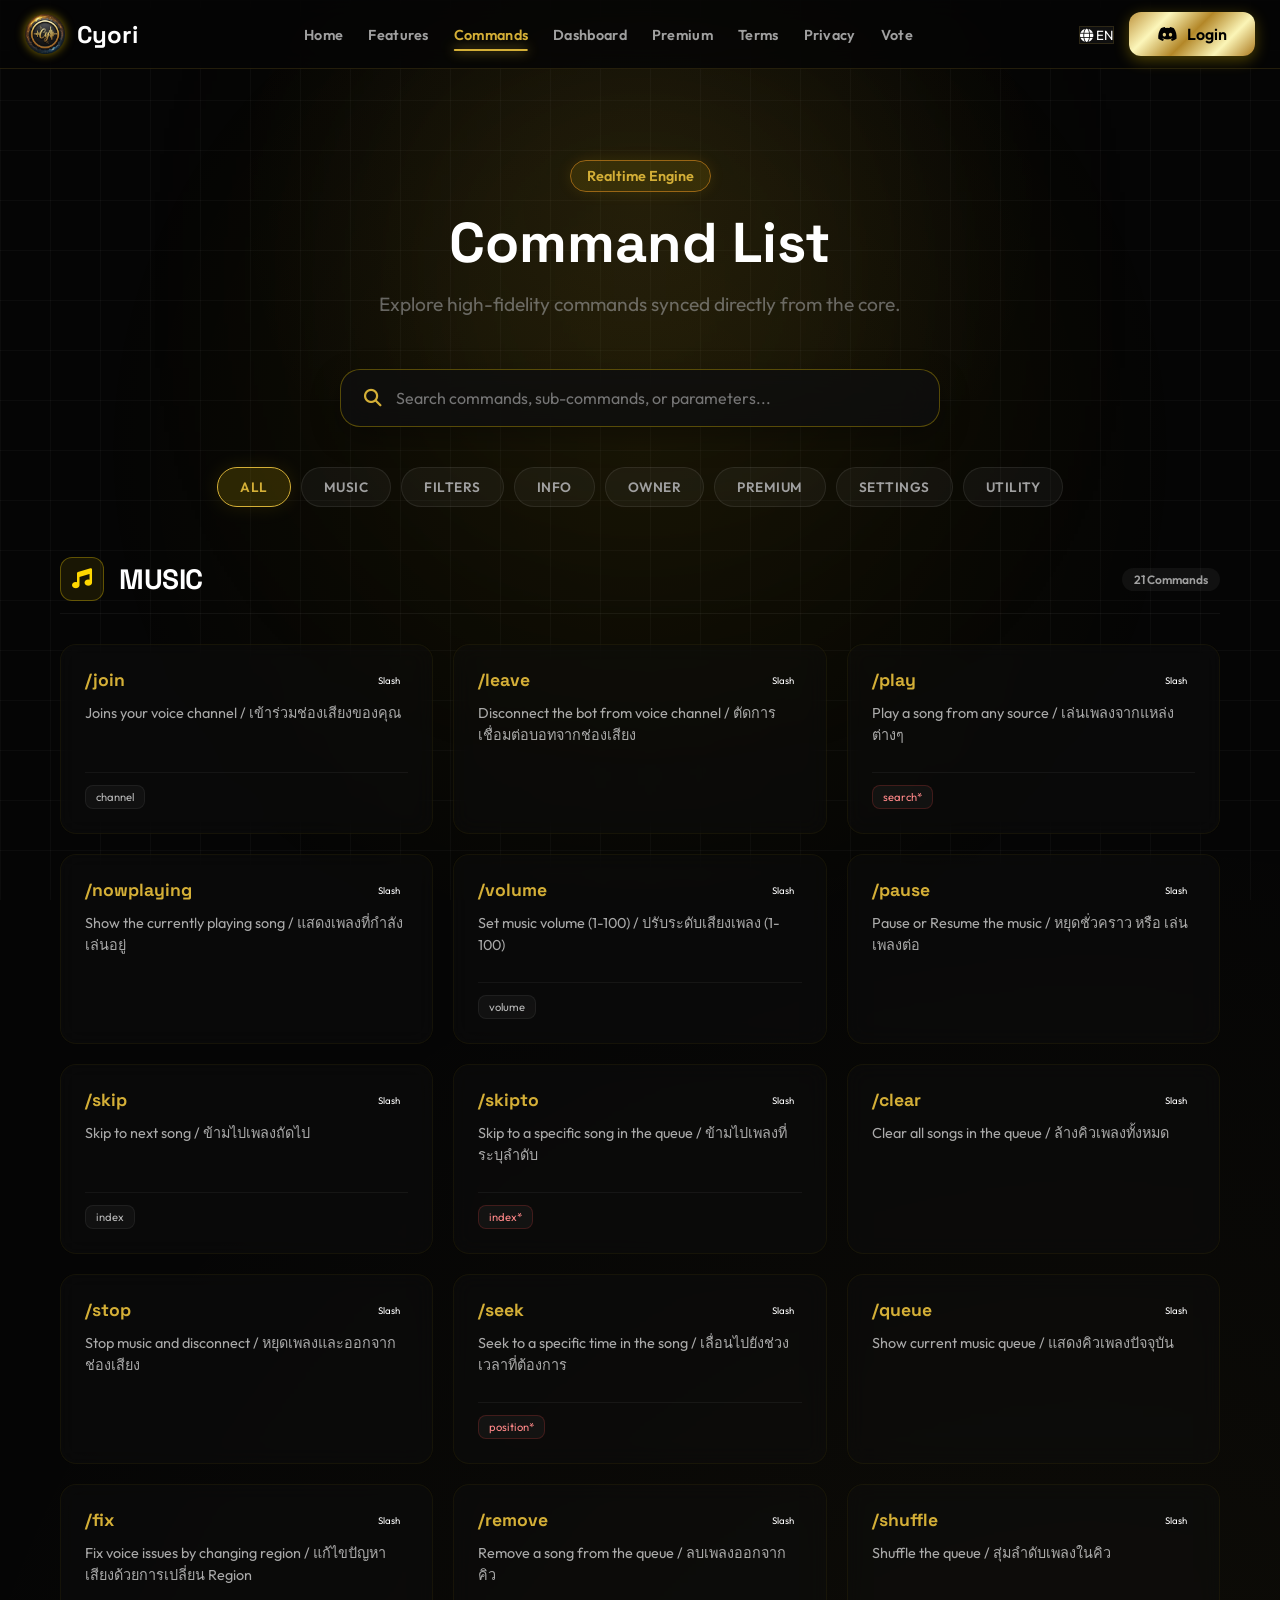
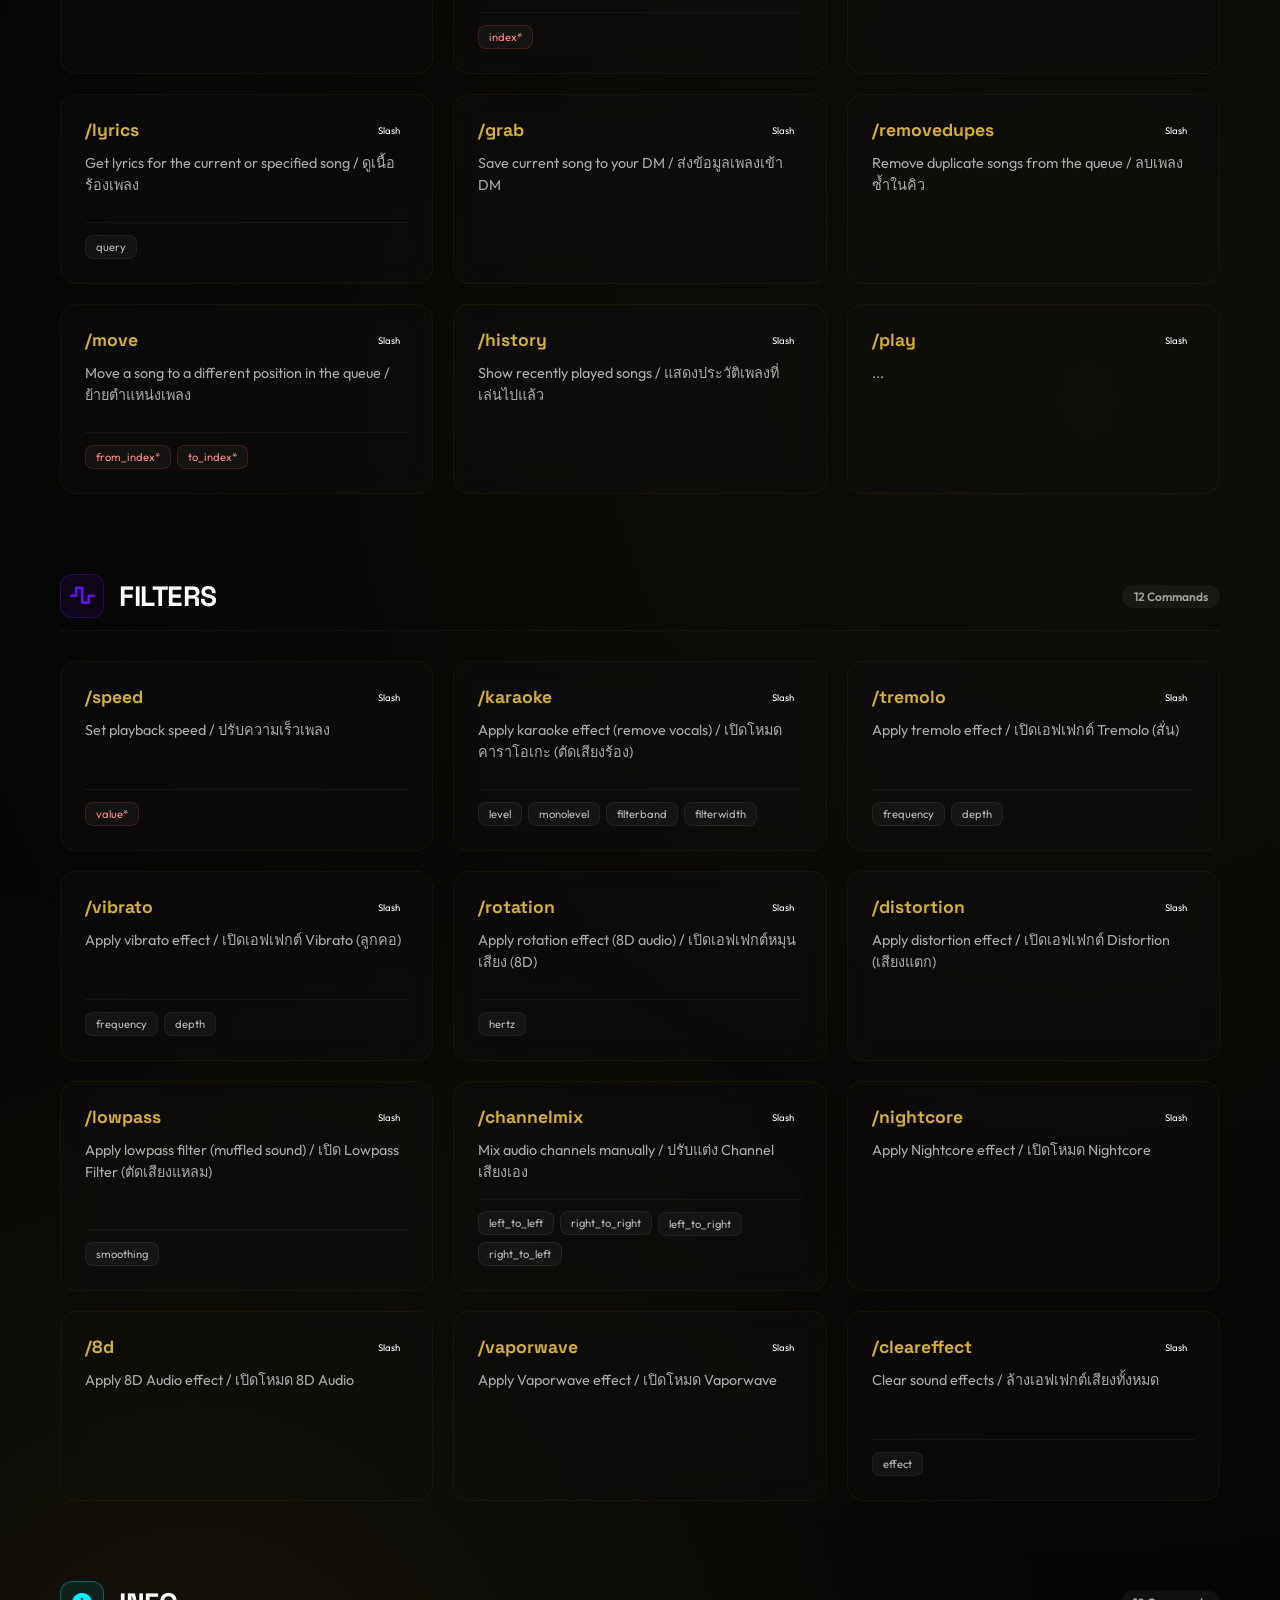
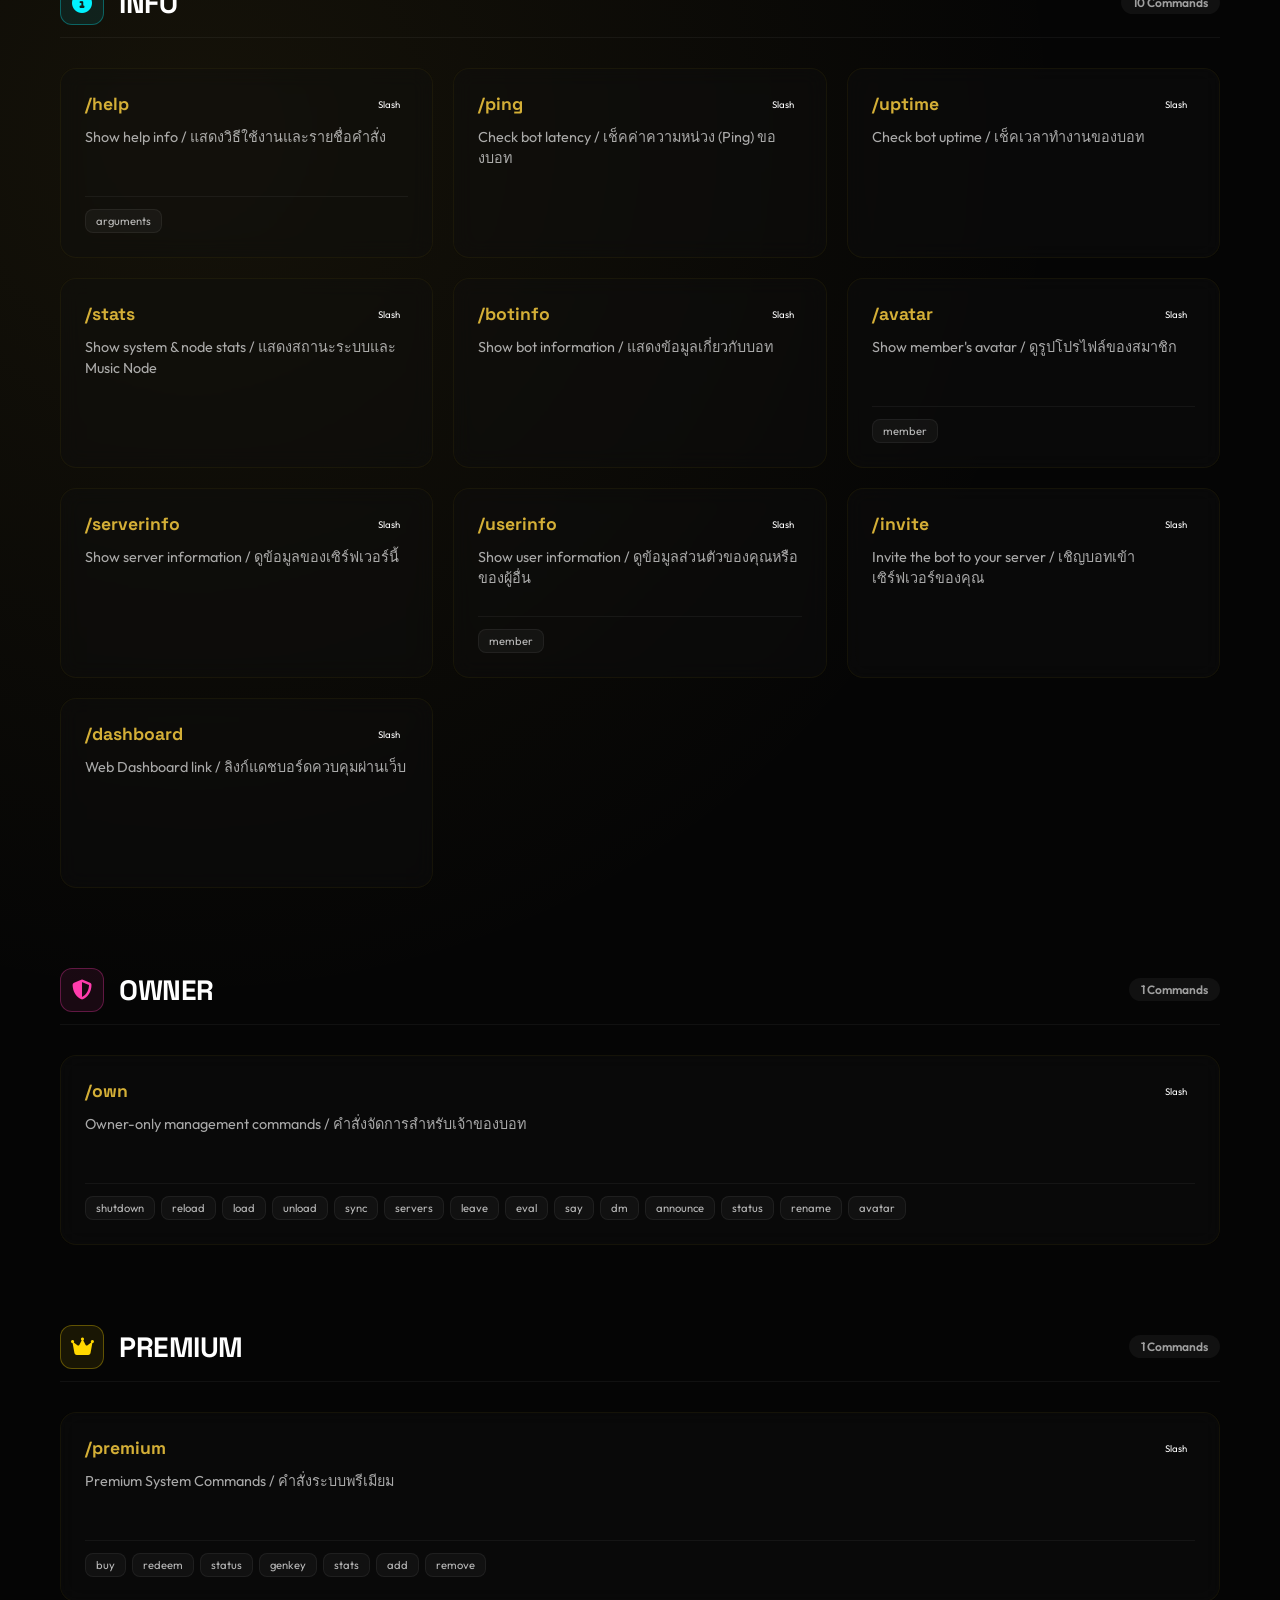
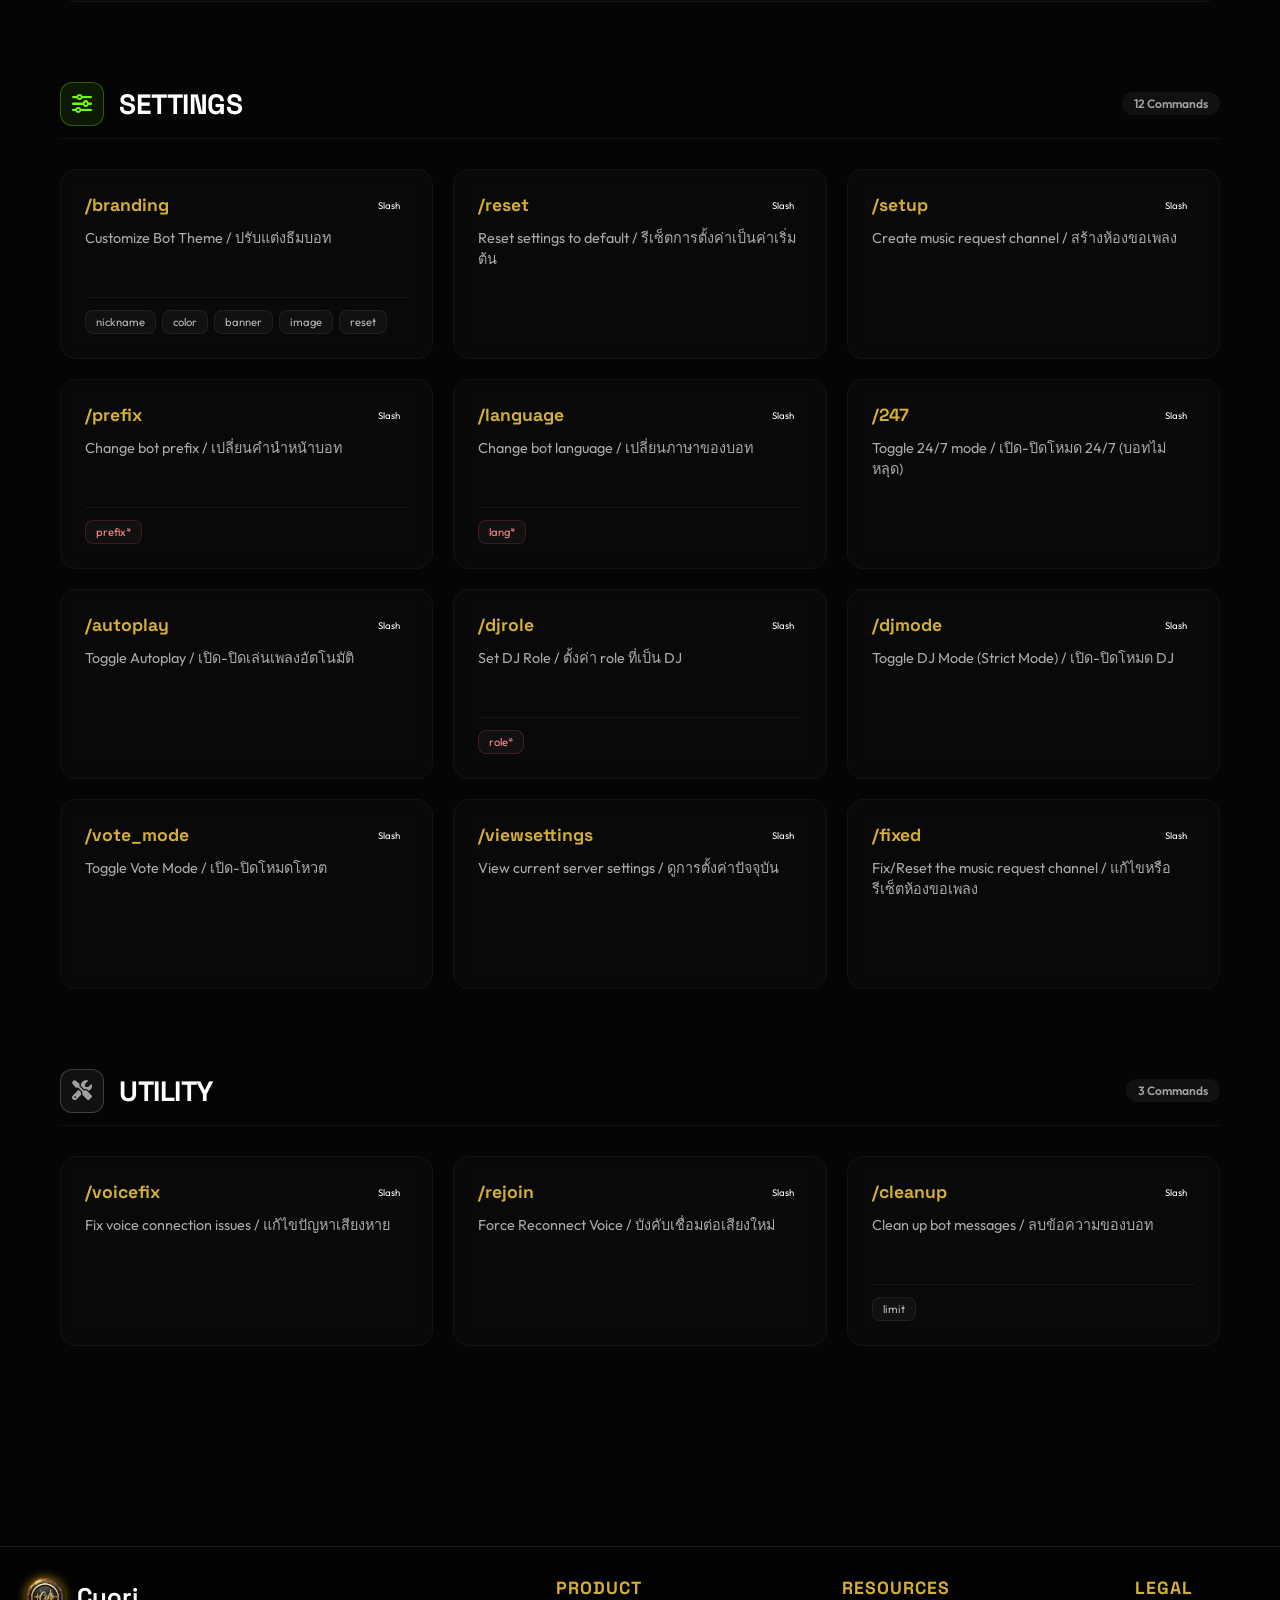
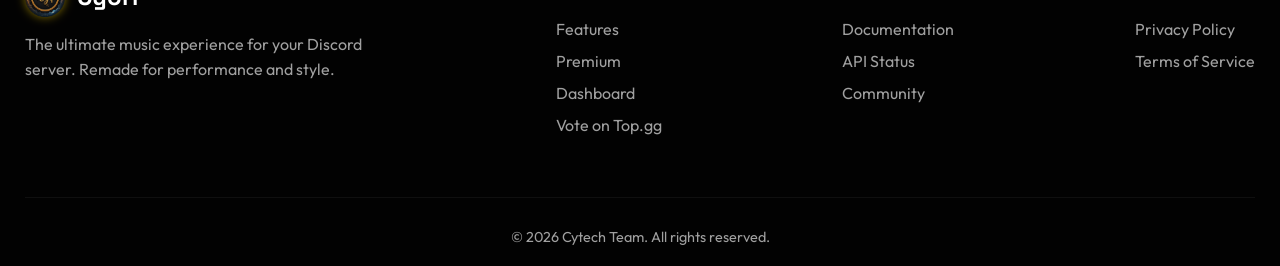
==== commit 1df6c4da: "UI: Revert dashboard header to standard design and fix premium tag clipping" ====
--- a/web/commands.html
+++ b/web/commands.html
@@ -30,9 +30,24 @@
         }
 
         .page-header {
-            padding: 140px 0 60px;
+            padding: 160px 0 80px;
             text-align: center;
-            background: radial-gradient(circle at center, rgba(255, 204, 51, 0.05) 0%, transparent 70%);
+            background: radial-gradient(circle at center, rgba(212, 175, 55, 0.08) 0%, transparent 60%);
+            position: relative;
+        }
+
+        .page-header::before {
+            content: '';
+            position: absolute;
+            top: 20%;
+            left: 50%;
+            transform: translateX(-50%);
+            width: 400px;
+            height: 400px;
+            background: var(--gold-primary);
+            filter: blur(150px);
+            opacity: 0.1;
+            z-index: -1;
         }
 
         .commands-container {
@@ -180,17 +195,40 @@
             display: flex;
             flex-direction: column;
             min-height: 190px;
-            border: 1px solid rgba(255, 255, 255, 0.03);
+            border: 1px solid rgba(255, 215, 0, 0.05);
             background: rgba(15, 15, 15, 0.4);
             backdrop-filter: blur(10px);
-            transition: all 0.3s var(--ease-smooth);
+            transition: all 0.4s cubic-bezier(0.16, 1, 0.3, 1);
+            position: relative;
+            z-index: 1;
+        }
+
+        .cmd-card::before {
+            content: '';
+            position: absolute;
+            inset: 0;
+            pointer-events: none;
+            border-radius: 16px;
+            padding: 1px;
+            background: linear-gradient(135deg, rgba(212, 175, 55, 0.2), transparent, rgba(212, 175, 55, 0.05));
+            -webkit-mask: linear-gradient(#fff 0 0) content-box, linear-gradient(#fff 0 0);
+            mask: linear-gradient(#fff 0 0) content-box, linear-gradient(#fff 0 0);
+            -webkit-mask-composite: xor;
+            mask-composite: exclude;
+            opacity: 0;
+            transition: opacity 0.4s ease;
+            z-index: 2;
         }
 
         .cmd-card:hover {
-            transform: translateY(-8px);
-            border-color: rgba(255, 215, 0, 0.2);
-            background: rgba(20, 20, 20, 0.6);
-            box-shadow: 0 20px 40px rgba(0, 0, 0, 0.4);
+            transform: translateY(-8px) scale(1.02);
+            background: rgba(20, 20, 20, 0.7);
+            border-color: transparent;
+            box-shadow: 0 20px 40px rgba(0, 0, 0, 0.6), 0 0 20px rgba(212, 175, 55, 0.1);
+        }
+
+        .cmd-card:hover::before {
+            opacity: 1;
         }
 
         .cmd-name {
--- a/web/style.css
+++ b/web/style.css
@@ -1,28 +1,28 @@
 ﻿/* =========================================
-   CYORI PREMIUM ENGINE - BLACK & GOLD EDITION
+   CYORI PREMIUM ENGINE - LUXURY PINK/PURPLE EDITION
    v4.1.0 - The Ultimate Luxury Experience (Mobile Fixing)
    ========================================= */
 
 :root {
-    /* --- CORE PALETTE --- */
-    --gold-primary: #FFD700;
-    --gold-dim: #C5A001;
-    --gold-light: #FFE55C;
+    /* --- CORE PALETTE: LUXURY GOLD & BLACK --- */
+    --gold-primary: #D4AF37;
+    --gold-dim: #996515;
+    --gold-light: #F9E27E;
     --gold-metallic: linear-gradient(135deg, #BF953F, #FCF6BA, #B38728, #FBF5B7, #AA771C);
 
     --bg-deep: #050505;
     --bg-canva: #0a0a0a;
-    --bg-card: rgba(18, 18, 18, 0.85);
+    --bg-card: rgba(18, 18, 18, 0.95);
 
     --text-main: #FFFFFF;
     --text-muted: #A0A0A0;
-    --text-gold: #FFD700;
+    --text-gold: #D4AF37;
 
     /* --- GLASSMORPHISM --- */
     --glass-bg: rgba(20, 20, 20, 0.65);
-    --glass-border: rgba(255, 215, 0, 0.15);
+    --glass-border: rgba(212, 175, 55, 0.15);
     --glass-shine: rgba(255, 255, 255, 0.05);
-    --gold-primary-faded: rgba(255, 215, 0, 0.3);
+    --gold-primary-faded: rgba(212, 175, 55, 0.3);
     --button-primary: var(--gold-metallic);
 
     /* --- ANIMATIONS --- */
@@ -37,8 +37,32 @@
 
 .search-box-wrapper:focus-within {
     border-color: var(--gold-primary) !important;
-    box-shadow: 0 8px 30px rgba(255, 215, 0, 0.15) !important;
+    box-shadow: 0 0 30px var(--gold-primary) !important;
     transform: translateY(-2px);
+}
+
+.mesh-grid {
+    position: fixed;
+    top: 0;
+    left: 0;
+    width: 200%;
+    height: 200%;
+    background-image:
+        radial-gradient(circle at 50% 50%, rgba(212, 175, 55, 0.03) 1px, transparent 1px);
+    background-size: 80px 80px;
+    z-index: -2;
+    pointer-events: none;
+    animation: mesh-float 60s linear infinite;
+}
+
+@keyframes mesh-float {
+    from {
+        transform: translate(-25%, -25%) rotate(0deg);
+    }
+
+    to {
+        transform: translate(-25%, -25%) rotate(5deg);
+    }
 }
 
 #btn-random-bar i,
@@ -66,8 +90,91 @@
     color: var(--text-main);
     overflow-x: hidden;
     background-image:
-        radial-gradient(circle at 15% 50%, rgba(255, 215, 0, 0.03) 0%, transparent 25%),
-        radial-gradient(circle at 85% 30%, rgba(255, 215, 0, 0.03) 0%, transparent 25%);
+        radial-gradient(circle at 15% 50%, rgba(212, 175, 55, 0.08) 0%, transparent 25%),
+        radial-gradient(circle at 85% 30%, rgba(212, 175, 55, 0.05) 0%, transparent 25%);
+}
+
+.now-playing-panel {
+    background: var(--bg-card);
+    border: 1px solid var(--glass-border);
+    border-radius: 32px;
+    padding: 40px;
+    text-align: center;
+    backdrop-filter: blur(30px);
+    box-shadow: 0 30px 60px rgba(0, 0, 0, 0.6),
+        inset 0 0 40px rgba(212, 175, 55, 0.05),
+        0 0 20px rgba(212, 175, 55, 0.05);
+    transition: all 0.5s var(--ease-smooth);
+}
+
+.now-playing-art {
+    max-width: 520px;
+    width: 100%;
+    height: auto;
+    border-radius: 24px;
+    border: 1px solid var(--glass-border);
+    box-shadow: 0 20px 50px rgba(0, 0, 0, 0.8);
+    transition: all 0.6s var(--ease-smooth);
+    filter: drop-shadow(0 0 15px var(--gold-primary));
+}
+
+.now-playing-panel:hover .now-playing-art {
+    transform: scale(1.03) translateY(-10px);
+    filter: drop-shadow(0 0 35px var(--gold-primary));
+    box-shadow: 0 30px 70px rgba(0, 0, 0, 0.9);
+}
+
+.progress-bar {
+    height: 8px;
+    background: rgba(255, 255, 255, 0.08);
+    border-radius: 4px;
+    cursor: pointer;
+    overflow: hidden;
+    position: relative;
+}
+
+.progress-fill {
+    height: 100%;
+    background: var(--gold-metallic);
+    border-radius: 4px;
+    width: 0%;
+    transition: width 0.3s linear;
+    box-shadow: 0 0 15px var(--gold-primary);
+}
+
+.control-btn {
+    background: transparent;
+    border: none;
+    color: var(--text-muted);
+    font-size: 1.5rem;
+    cursor: pointer;
+    transition: all 0.3s var(--ease-smooth);
+    width: 60px;
+    height: 60px;
+    display: flex;
+    align-items: center;
+    justify-content: center;
+    border-radius: 50%;
+}
+
+.control-btn:hover {
+    color: var(--gold-primary);
+    background: rgba(255, 128, 191, 0.1);
+    transform: scale(1.1);
+}
+
+.control-btn.play-btn {
+    background: var(--gold-metallic);
+    color: white;
+    width: 85px;
+    height: 85px;
+    font-size: 2.2rem;
+    box-shadow: 0 10px 30px var(--gold-primary);
+}
+
+.control-btn.play-btn:hover {
+    transform: scale(1.1) rotate(5deg);
+    box-shadow: 0 15px 40px var(--gold-primary);
 }
 
 /* --- SCROLLBAR --- */
@@ -158,31 +265,69 @@
     background: rgba(255, 255, 255, 0.05);
     border: 1px solid var(--glass-border);
     color: var(--text-main);
+    backdrop-filter: blur(5px);
 }
 
 .btn-glass:hover {
-    background: rgba(255, 215, 0, 0.1);
+    background: var(--gold-primary);
     border-color: var(--gold-primary);
     color: var(--gold-primary);
+    transform: translateY(-2px);
+    box-shadow: 0 0 15px var(--gold-primary);
 }
 
 .btn-gold {
     background: var(--gold-metallic);
-    color: #000;
+    color: #fff;
     border: none;
-    box-shadow: 0 4px 15px rgba(255, 215, 0, 0.2);
+    box-shadow: 0 4px 15px var(--gold-primary);
+    text-shadow: 0 2px 4px rgba(0, 0, 0, 0.3);
 }
 
 .btn-gold:hover {
     transform: translateY(-2px) scale(1.05);
-    box-shadow: 0 6px 20px rgba(255, 215, 0, 0.4);
+    box-shadow: 0 8px 25px var(--gold-primary);
+}
+
+/* --- DASHBOARD ELEMENTS --- */
+.progress-fill.stream-progress {
+    background: linear-gradient(90deg, #ff4c4c, #ff0000);
+    box-shadow: 0 0 20px #ff0000;
+}
+
+.sidebar-btn {
+    display: flex;
+    align-items: center;
+    gap: 15px;
+    padding: 15px 20px;
+    border-radius: 16px;
+    color: var(--text-muted);
+    text-decoration: none;
+    transition: all 0.3s var(--ease-smooth);
+    margin-bottom: 8px;
+    border: 1px solid transparent;
+}
+
+.sidebar-btn:hover,
+.sidebar-btn.active {
+    background: rgba(255, 128, 191, 0.1);
+    color: var(--gold-primary);
+    border-color: var(--glass-border);
+    transform: translateX(5px);
+}
+
+.sidebar-btn i {
+    font-size: 1.2rem;
+    width: 24px;
+    text-align: center;
 }
 
 /* --- COMPONENTS: CONTAINERS --- */
 .container {
-    max-width: 1200px;
+    max-width: 1400px;
+    /* Increased for better layout breathing room */
     margin: 0 auto;
-    padding: 0 20px;
+    padding: 0 25px;
 }
 
 .card {
@@ -220,6 +365,7 @@
     justify-content: space-between;
     align-items: center;
     position: relative;
+    gap: 30px;
 }
 
 .brand {
@@ -244,11 +390,11 @@
 
 .nav-links {
     display: flex;
-    gap: 20px;
+    gap: 25px;
     list-style: none;
-    position: absolute;
-    left: 50%;
-    transform: translateX(-50%);
+    /* Removed absolute positioning to prevent overlap with logo/buttons */
+    flex: 1;
+    justify-content: center;
     white-space: nowrap;
 }
 
@@ -272,9 +418,12 @@
 .nav-link {
     color: var(--text-muted);
     text-decoration: none;
-    font-weight: 500;
-    transition: 0.3s;
+    font-weight: 600;
+    font-size: 0.9rem;
+    letter-spacing: 0.3px;
+    transition: all 0.3s var(--ease-smooth);
     position: relative;
+    padding: 5px 0;
 }
 
 .nav-link:hover,
@@ -285,12 +434,15 @@
 .nav-link::after {
     content: '';
     position: absolute;
-    bottom: -5px;
-    left: 0;
+    bottom: -2px;
+    left: 50%;
     width: 0;
     height: 2px;
     background: var(--gold-primary);
-    transition: 0.3s;
+    transition: all 0.3s var(--ease-smooth);
+    transform: translateX(-50%);
+    border-radius: 2px;
+    box-shadow: 0 0 12px var(--gold-primary);
 }
 
 .nav-link:hover::after,
@@ -891,12 +1043,63 @@
     background: var(--bg-card);
     border: 1px solid var(--glass-border);
     border-radius: 20px;
-    padding: 20px;
+    padding: 24px;
     height: fit-content;
-}
-
-.sidebar-menu {
+    position: sticky;
+    top: 100px;
+}
+
+.user-profile-mini {
+    display: flex;
+    flex-direction: column;
+    align-items: center;
+    text-align: center;
+    padding-bottom: 25px;
+    margin-bottom: 25px;
+    border-bottom: 1px solid rgba(255, 215, 0, 0.1);
+}
+
+.avatar-img {
+    width: 80px;
+    height: 80px;
+    border-radius: 50%;
+    border: 2px solid var(--gold-primary);
+    padding: 3px;
+    margin-bottom: 15px;
+    box-shadow: 0 0 20px rgba(212, 175, 55, 0.2);
+    object-fit: cover;
+}
+
+.user-info-text h4 {
+    margin: 0;
+    font-size: 1.1rem;
+    color: var(--text-main);
+}
+
+.user-info-text span {
+    display: block;
+    margin-top: 5px;
+}
+
+.badge-premium {
+    font-size: 0.75rem;
+    padding: 3px 10px;
+    background: rgba(255, 255, 255, 0.1);
+    border-radius: 20px;
+    color: var(--text-muted);
+    font-weight: 500;
+}
+
+.badge-premium.lifetime {
+    background: linear-gradient(45deg, var(--gold-primary), #FFF5B7);
+    color: #000;
+    box-shadow: 0 0 15px rgba(212, 175, 55, 0.3);
+    font-weight: 700;
+}
+
+.sidebar-links {
     list-style: none;
+    margin-top: 20px;
 }
 
 .sidebar-btn {
@@ -918,16 +1121,16 @@
 }
 
 .player-main {
-    background: var(--bg-card);
-    border: 1px solid var(--glass-border);
-    border-radius: 24px;
-    padding: 40px;
+    background: transparent;
+    border: none;
+    padding: 0;
     display: flex;
     flex-direction: column;
     gap: 25px;
     min-width: 0;
     /* Fix grid overflow */
     overflow: hidden;
+    transition: all 0.3s var(--ease-smooth);
 }
 
 .now-playing-panel {
@@ -1074,6 +1277,22 @@
     border-color: #FF4444 !important;
     color: #fff !important;
     box-shadow: 0 0 15px rgba(255, 68, 68, 0.4);
+}
+
+.badge-premium {
+    font-size: 0.75rem;
+    padding: 3px 10px;
+    background: rgba(255, 255, 255, 0.1);
+    border-radius: 20px;
+    color: var(--text-muted);
+    font-weight: 500;
+}
+
+.badge-premium.lifetime {
+    background: linear-gradient(45deg, var(--gold-primary), #FFF5B7);
+    color: #000;
+    box-shadow: 0 0 15px rgba(212, 175, 55, 0.3);
+    font-weight: 700;
 }
 
 .no-servers-msg {
@@ -1805,6 +2024,7 @@
         gap: 10px;
     }
 
+
     /* Active State */
     .nav-links.active {
         right: 0;
@@ -1830,6 +2050,7 @@
     }
 
     /* Overlay */
+
     /* Handled above with higher visibility logic */
 
     /* Responsive Content Adjustments */
@@ -2595,6 +2816,7 @@
     transform: scale(1.2);
 }
 
+
 /* Scrollbar for Modal Body */
 .modal-body::-webkit-scrollbar {
     width: 6px;
@@ -2738,4 +2960,408 @@
 .btn-folder:hover {
     color: var(--gold-primary);
     transform: scale(1.2);
+}
+
+/* --- LYRICS & GLASS EFFECT --- */
+.glass-effect {
+    background: rgba(255, 255, 255, 0.03);
+    border: 1px solid var(--glass-border);
+    backdrop-filter: blur(12px);
+    box-shadow: 0 4px 30px rgba(0, 0, 0, 0.1);
+}
+
+.spinner {
+    width: 40px;
+    height: 40px;
+    border: 4px solid rgba(255, 255, 255, 0.1);
+    border-left-color: var(--gold-primary);
+    border-radius: 50%;
+    animation: spin 1s linear infinite;
+}
+
+@keyframes spin {
+    0% {
+        transform: rotate(0deg);
+    }
+
+    100% {
+        transform: rotate(360deg);
+    }
+}
+
+.lyrics-content-box::-webkit-scrollbar {
+    width: 6px;
+}
+
+.lyrics-content-box::-webkit-scrollbar-thumb {
+    background: var(--gold-dim);
+    border-radius: 3px;
+}
+
+.lyrics-content-box::-webkit-scrollbar-track {
+    background: transparent;
+}
+
+/* --- QUEUE SYSTEM --- */
+.queue-list {
+    display: flex;
+    flex-direction: column;
+    gap: 12px;
+}
+
+.queue-item {
+    display: flex;
+    align-items: center;
+    gap: 15px;
+    background: rgba(255, 255, 255, 0.03);
+    border: 1px solid var(--glass-border);
+    border-radius: 16px;
+    padding: 12px;
+    transition: all 0.3s var(--ease-smooth);
+}
+
+.queue-item:hover {
+    background: rgba(255, 255, 255, 0.06);
+    transform: translateX(5px);
+    border-color: var(--gold-primary-faded);
+}
+
+.qi-thumb {
+    width: 60px;
+    height: 60px;
+    min-width: 60px;
+    border-radius: 12px;
+    overflow: hidden;
+    background: #000;
+}
+
+.qi-thumb img {
+    width: 100%;
+    height: 100%;
+    object-fit: cover;
+}
+
+.qi-info {
+    flex: 1;
+    min-width: 0;
+}
+
+.qi-title {
+    font-weight: 600;
+    font-size: 0.95rem;
+    color: var(--text-main);
+    white-space: nowrap;
+    overflow: hidden;
+    text-overflow: ellipsis;
+    cursor: pointer;
+}
+
+.qi-title:hover {
+    color: var(--gold-primary);
+}
+
+.qi-artist {
+    font-size: 0.8rem;
+    color: var(--text-muted);
+}
+
+.qi-actions {
+    display: flex;
+    gap: 8px;
+}
+
+/* =========================================
+   YOUTUBE VIBE LAYOUT CLASSES
+   ========================================= */
+.yt-dashboard-layout {
+    display: grid;
+    grid-template-columns: 1fr 400px;
+    gap: 30px;
+    align-items: start;
+}
+
+.yt-main-column {
+    display: flex;
+    flex-direction: column;
+    gap: 20px;
+}
+
+.yt-side-column {
+    display: flex;
+    flex-direction: column;
+    gap: 20px;
+}
+
+.yt-video-container {
+    position: relative;
+    width: 100%;
+    aspect-ratio: 16/9;
+    background: #000;
+    border-radius: 16px;
+    overflow: hidden;
+    box-shadow: 0 10px 40px rgba(0, 0, 0, 0.6);
+    border: 1px solid var(--glass-border);
+}
+
+.yt-video-container img {
+    width: 100%;
+    height: 100%;
+    object-fit: contain;
+    background: #000;
+}
+
+.yt-player-info {
+    display: flex;
+    flex-direction: column;
+    gap: 10px;
+}
+
+.yt-player-info h2 {
+    font-size: 1.8rem;
+    font-weight: 700;
+    color: var(--text-main);
+    line-height: 1.3;
+}
+
+.yt-controls-row {
+    display: flex;
+    justify-content: space-between;
+    align-items: center;
+    background: rgba(255, 255, 255, 0.03);
+    padding: 15px 25px;
+    border-radius: 16px;
+    border: 1px solid rgba(255, 255, 255, 0.05);
+    margin-top: 5px;
+    flex-wrap: wrap;
+    gap: 15px;
+}
+
+.yt-queue-container,
+.yt-recommended-container {
+    background: rgba(20, 20, 20, 0.4);
+    border: 1px solid var(--glass-border);
+    border-radius: 16px;
+    padding: 20px;
+    display: flex;
+    flex-direction: column;
+}
+
+.yt-queue-container {
+    background: rgba(20, 20, 20, 0.6);
+    flex-grow: 1;
+}
+
+@media (max-width: 1200px) {
+    .yt-dashboard-layout {
+        grid-template-columns: 1fr 340px;
+        gap: 20px;
+    }
+}
+
+@media (max-width: 992px) {
+    .yt-dashboard-layout {
+        grid-template-columns: 1fr;
+    }
+
+    .yt-controls-row {
+        justify-content: center;
+    }
+
+    .yt-controls-row>.controls-secondary {
+        width: 100%;
+        justify-content: center;
+    }
+}
+
+/* =========================================
+   PREMIUM REDESIGN V5 (AESTHETIC UPGRADE)
+   ========================================= */
+
+@keyframes orb-float {
+    0% {
+        transform: translate(0, 0) scale(1);
+    }
+
+    50% {
+        transform: translate(50px, -50px) scale(1.1);
+    }
+
+    100% {
+        transform: translate(-30px, 40px) scale(0.9);
+    }
+}
+
+@keyframes fade-down {
+    0% {
+        opacity: 0;
+        transform: translateY(-30px);
+        filter: blur(10px);
+    }
+
+    100% {
+        opacity: 1;
+        transform: translateY(0);
+        filter: blur(0);
+    }
+}
+
+@keyframes fade-up {
+    0% {
+        opacity: 0;
+        transform: translateY(40px);
+        filter: blur(10px);
+    }
+
+    100% {
+        opacity: 1;
+        transform: translateY(0);
+        filter: blur(0);
+    }
+}
+
+.p-grid {
+    gap: 30px;
+}
+
+.p-card {
+    background: rgba(15, 15, 15, 0.4);
+    border: 1px solid rgba(255, 255, 255, 0.05);
+    border-radius: 20px;
+    padding: 35px;
+    position: relative;
+    transition: all 0.4s cubic-bezier(0.16, 1, 0.3, 1);
+    box-shadow: 0 10px 40px rgba(0, 0, 0, 0.5);
+    z-index: 1;
+}
+
+.p-card::before {
+    content: '';
+    position: absolute;
+    inset: 0;
+    pointer-events: none;
+    border-radius: 20px;
+    padding: 1px;
+    background: linear-gradient(135deg, rgba(212, 175, 55, 0.4), transparent, rgba(212, 175, 55, 0.1));
+    -webkit-mask: linear-gradient(#fff 0 0) content-box, linear-gradient(#fff 0 0);
+    mask: linear-gradient(#fff 0 0) content-box, linear-gradient(#fff 0 0);
+    -webkit-mask-composite: xor;
+    mask-composite: exclude;
+    opacity: 0.3;
+    transition: opacity 0.4s ease;
+}
+
+.p-card:hover {
+    transform: translateY(-8px) scale(1.02);
+    background: rgba(20, 20, 20, 0.7);
+    border-color: transparent;
+    box-shadow: 0 20px 60px rgba(0, 0, 0, 0.8), 0 0 30px rgba(212, 175, 55, 0.1);
+}
+
+.p-card:hover::before {
+    opacity: 1;
+    background: linear-gradient(135deg, rgba(212, 175, 55, 0.8), transparent, rgba(212, 175, 55, 0.3));
+}
+
+.card-glow {
+    position: absolute;
+    top: -50px;
+    right: -50px;
+    width: 150px;
+    height: 150px;
+    background: radial-gradient(circle, rgba(212, 175, 55, 0.4) 0%, transparent 70%);
+    opacity: 0;
+    transition: opacity 0.5s ease;
+    z-index: -1;
+}
+
+.p-card:hover .card-glow {
+    opacity: 1;
+}
+
+.p-icon-box {
+    width: 60px;
+    height: 60px;
+    border-radius: 14px;
+    background: rgba(255, 255, 255, 0.03);
+    border: 1px solid rgba(255, 255, 255, 0.05);
+    display: flex;
+    align-items: center;
+    justify-content: center;
+    font-size: 1.8rem;
+    margin-bottom: 20px;
+    transition: transform 0.4s ease, box-shadow 0.4s ease;
+}
+
+.p-card:hover .p-icon-box {
+    transform: rotate(5deg) scale(1.1);
+    box-shadow: 0 10px 20px rgba(212, 175, 55, 0.2);
+    border-color: rgba(212, 175, 55, 0.3);
+}
+
+/* =========================================
+   TERMS / PRIVACY GLOBAL AESTHETICS 
+   ========================================= */
+
+.content-page {
+    padding-top: 140px;
+    max-width: 900px;
+    margin: 0 auto;
+    position: relative;
+    z-index: 1;
+}
+
+.content-page::before {
+    content: '';
+    position: absolute;
+    top: 50px;
+    left: 50%;
+    transform: translateX(-50%);
+    width: 600px;
+    height: 300px;
+    background: var(--gold-primary);
+    filter: blur(200px);
+    opacity: 0.05;
+    z-index: -1;
+}
+
+.content-page h1 {
+    font-size: 3.5rem;
+    text-align: center;
+    margin-bottom: 10px;
+    background: linear-gradient(135deg, #fff 0%, #aaa 100%);
+    -webkit-background-clip: text;
+    background-clip: text;
+    -webkit-text-fill-color: transparent;
+}
+
+.content-page .last-updated {
+    display: block;
+    text-align: center;
+    color: var(--text-muted);
+    margin-bottom: 60px;
+}
+
+.feature-card {
+    background: rgba(15, 15, 15, 0.4);
+    border: 1px solid rgba(255, 255, 255, 0.05);
+    border-radius: 20px;
+    padding: 35px;
+    margin-bottom: 30px;
+    transition: all 0.4s cubic-bezier(0.16, 1, 0.3, 1);
+    backdrop-filter: blur(10px);
+    position: relative;
+    overflow: hidden;
+}
+
+.feature-card:hover {
+    transform: translateY(-5px);
+    background: rgba(20, 20, 20, 0.7);
+    border-color: rgba(212, 175, 55, 0.2);
+    box-shadow: 0 15px 30px rgba(0, 0, 0, 0.5), 0 0 20px rgba(212, 175, 55, 0.05);
+}
+
+.feature-card h2 {
+    color: var(--gold-primary);
+    font-size: 1.5rem;
+    margin-bottom: 15px;
 }
